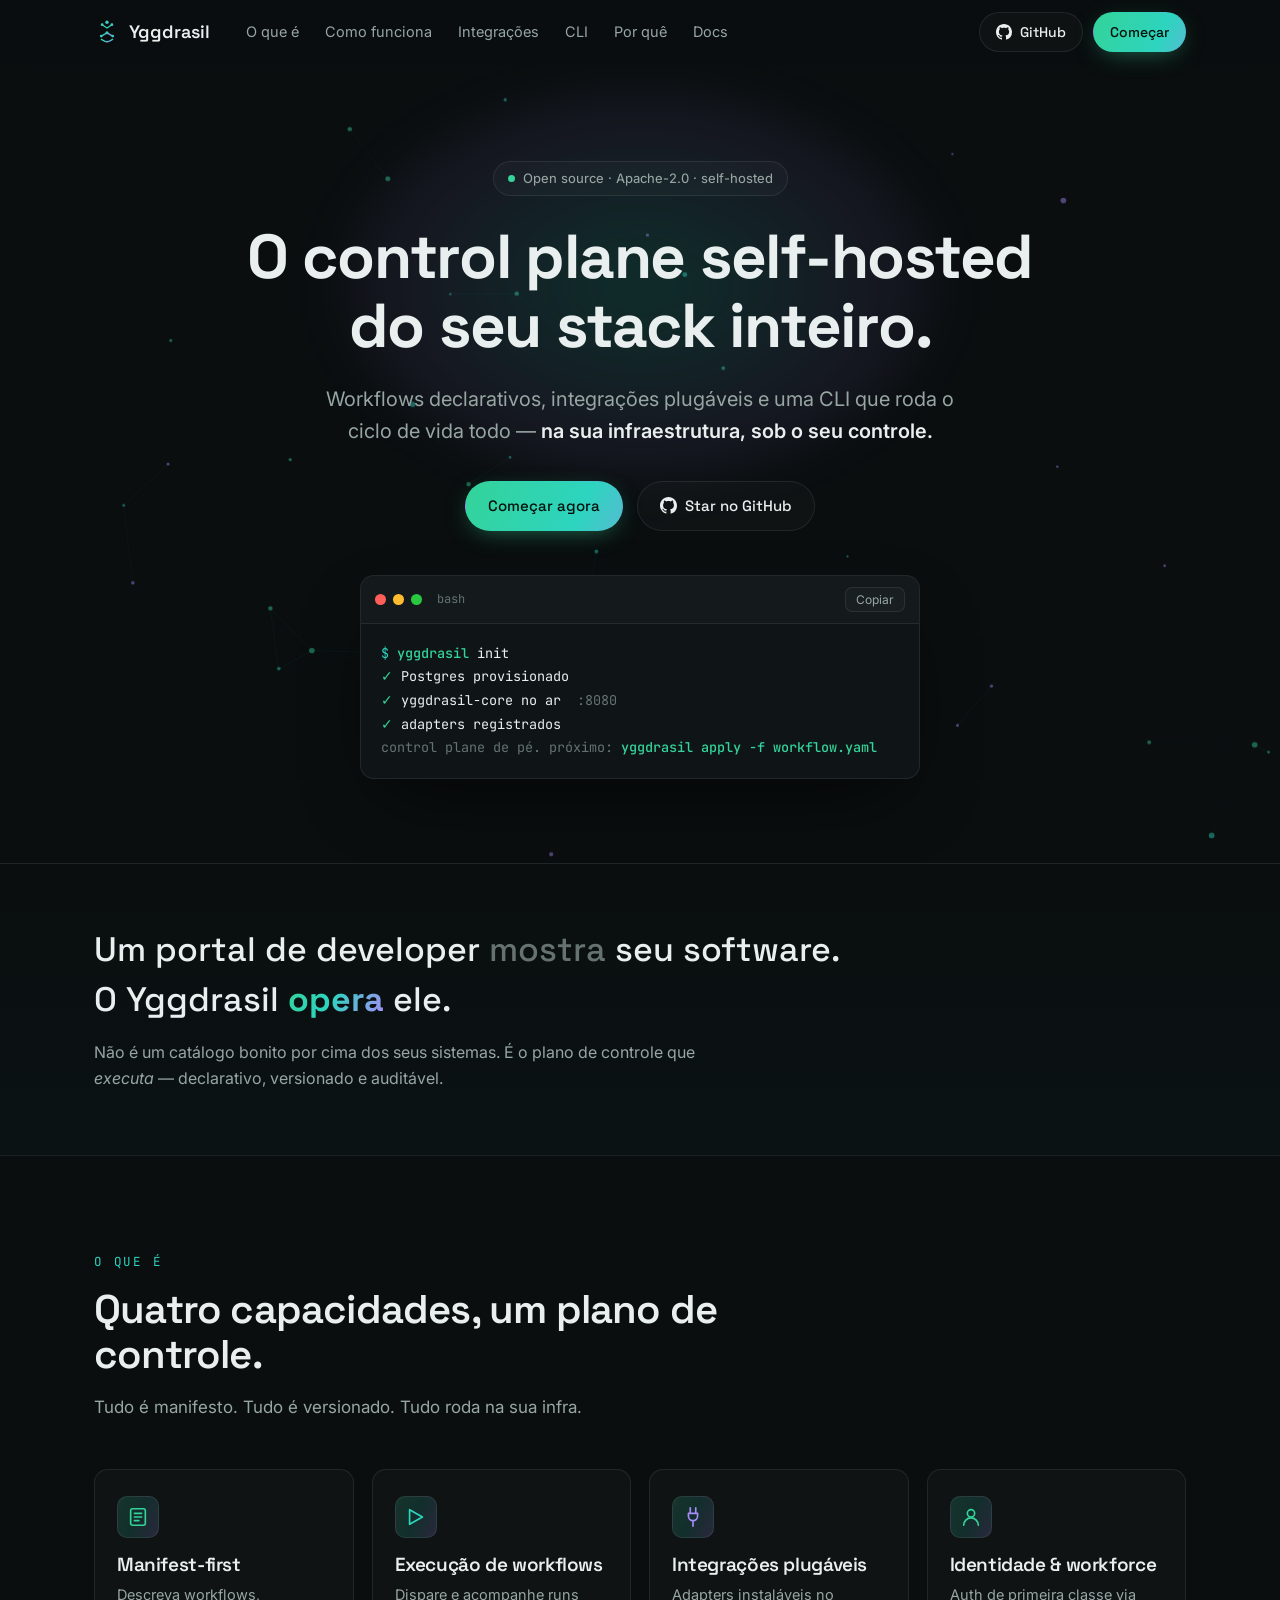
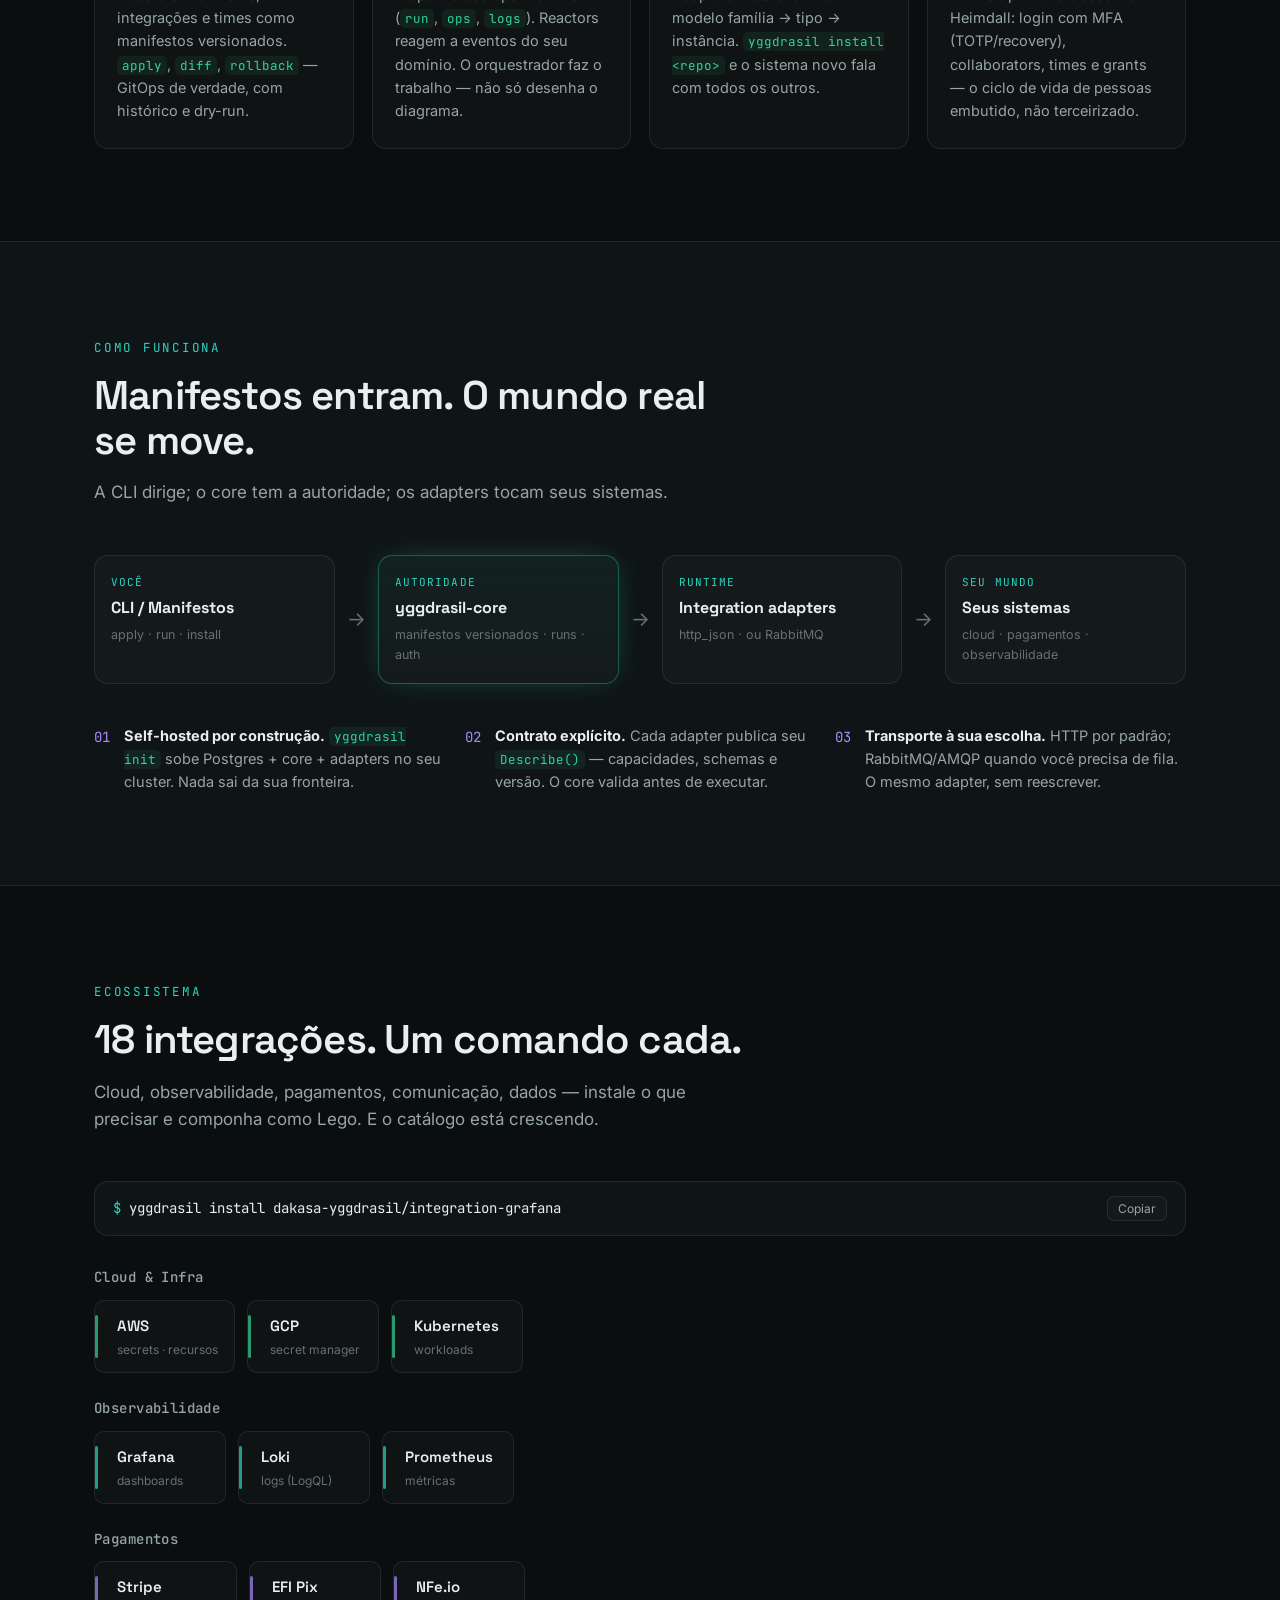
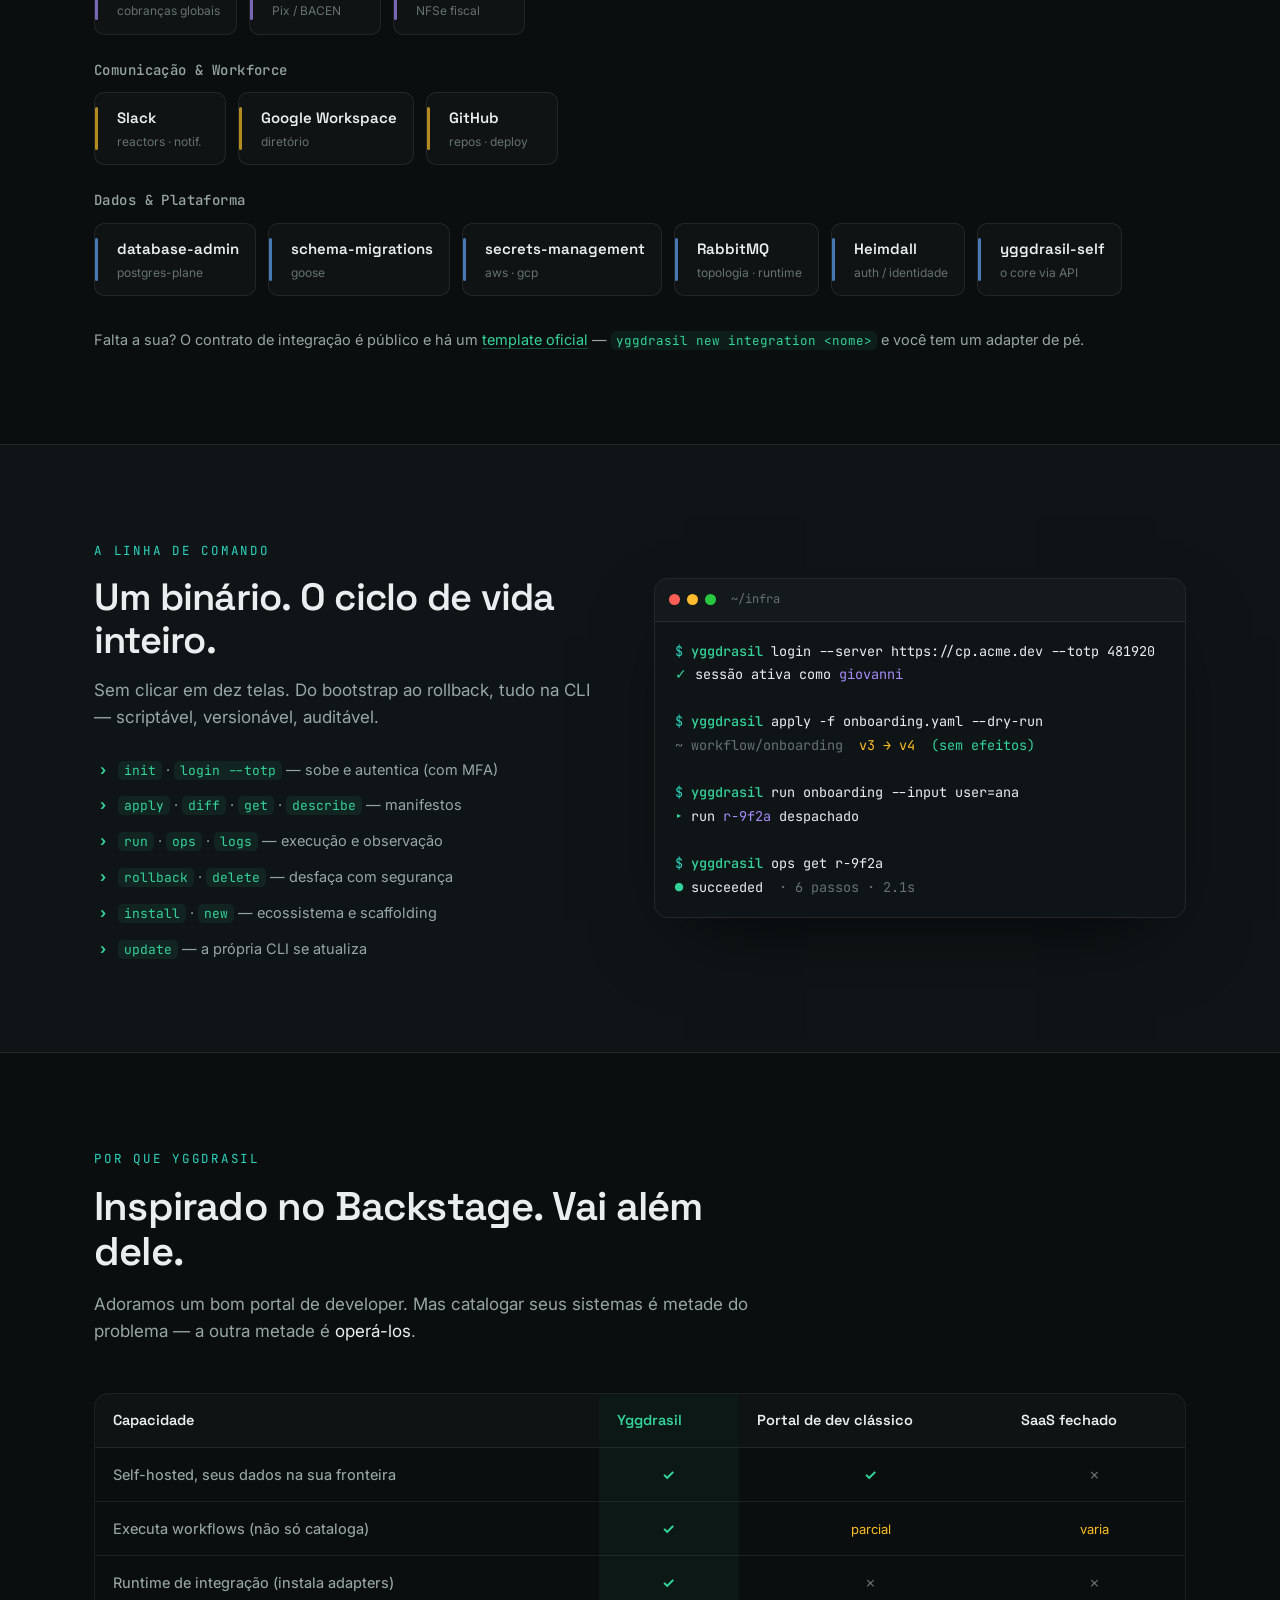
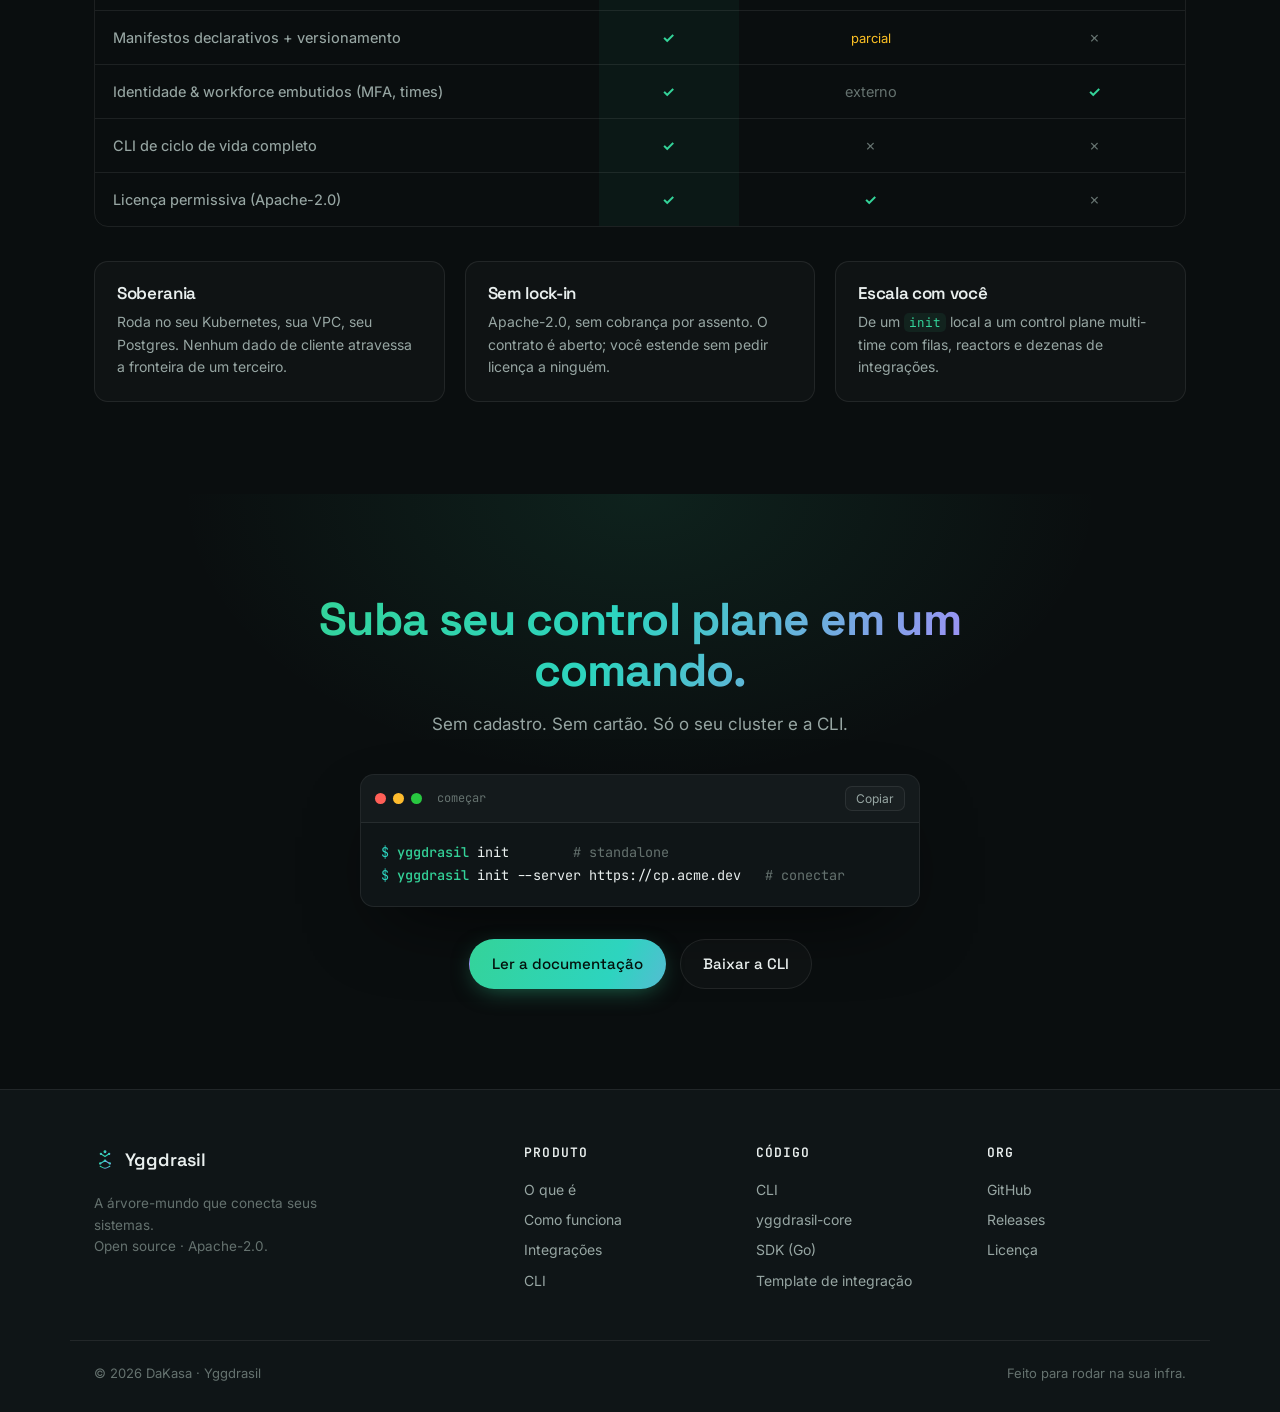
==== index.html @ 88f48dc7 "feat: landing page do Yggdrasil (control plane self-hosted) Site estático (HTML/CSS/JS vanilla, zero" ====
<!DOCTYPE html>
<html lang="pt-BR">
<head>
<meta charset="utf-8" />
<meta name="viewport" content="width=device-width, initial-scale=1" />
<title>Yggdrasil — o control plane self-hosted do seu stack</title>
<meta name="description" content="Yggdrasil é o control plane self-hosted para workflows declarativos, integrações plugáveis e ciclo de vida de identidade — rodando na sua infraestrutura, sob seu controle. Open source, Apache-2.0." />
<link rel="icon" href="assets/favicon.svg" type="image/svg+xml" />

<!-- Open Graph / Twitter -->
<meta property="og:type" content="website" />
<meta property="og:title" content="Yggdrasil — o control plane self-hosted do seu stack" />
<meta property="og:description" content="Workflows declarativos, integrações plugáveis e uma CLI que roda o ciclo de vida todo. Na sua infra, sob seu controle." />
<meta property="og:url" content="https://dakasa-yggdrasil.github.io/" />
<meta property="og:image" content="https://dakasa-yggdrasil.github.io/assets/og.svg" />
<meta name="twitter:card" content="summary_large_image" />
<meta name="twitter:title" content="Yggdrasil — o control plane self-hosted do seu stack" />
<meta name="twitter:description" content="Workflows declarativos, integrações plugáveis e uma CLI que roda o ciclo de vida todo." />
<meta name="twitter:image" content="https://dakasa-yggdrasil.github.io/assets/og.svg" />

<link rel="preconnect" href="https://fonts.googleapis.com" />
<link rel="preconnect" href="https://fonts.gstatic.com" crossorigin />
<link href="https://fonts.googleapis.com/css2?family=Space+Grotesk:wght@400;500;600;700&family=Inter:wght@400;450;500;600&family=JetBrains+Mono:wght@400;500&display=swap" rel="stylesheet" />
<link rel="stylesheet" href="styles.css" />
</head>
<body>

<!-- ░░ NAV ░░ -->
<header class="nav" id="nav">
  <div class="wrap nav__inner">
    <a class="brand" href="#top" aria-label="Yggdrasil — início">
      <svg class="brand__mark" viewBox="0 0 32 32" width="26" height="26" aria-hidden="true">
        <defs>
          <linearGradient id="g-brand" x1="0" y1="0" x2="1" y2="1">
            <stop offset="0" stop-color="#34D399"/><stop offset=".5" stop-color="#2DD4BF"/><stop offset="1" stop-color="#A78BFA"/>
          </linearGradient>
        </defs>
        <g fill="none" stroke="url(#g-brand)" stroke-width="1.6" stroke-linecap="round">
          <path d="M16 4v24"/>
          <path d="M16 11l-6-4M16 11l6-4M16 17l-7 4M16 17l7 4"/>
          <path d="M16 28c-3 0-5-2-7-3M16 28c3 0 5-2 7-3"/>
        </g>
        <g fill="url(#g-brand)">
          <circle cx="16" cy="4" r="2.1"/><circle cx="10" cy="7" r="1.7"/><circle cx="22" cy="7" r="1.7"/>
          <circle cx="9" cy="21" r="1.7"/><circle cx="23" cy="21" r="1.7"/><circle cx="16" cy="17" r="1.9"/>
        </g>
      </svg>
      <span class="brand__name">Yggdrasil</span>
    </a>
    <nav class="nav__links" aria-label="Principal">
      <a href="#what">O que é</a>
      <a href="#how">Como funciona</a>
      <a href="#integrations">Integrações</a>
      <a href="#cli">CLI</a>
      <a href="#compare">Por quê</a>
      <a href="https://github.com/dakasa-yggdrasil/yggdrasil" target="_blank" rel="noopener">Docs</a>
    </nav>
    <div class="nav__cta">
      <a class="btn btn--ghost btn--sm" href="https://github.com/dakasa-yggdrasil" target="_blank" rel="noopener" aria-label="GitHub da organização">
        <svg width="16" height="16" viewBox="0 0 16 16" fill="currentColor" aria-hidden="true"><path d="M8 0C3.58 0 0 3.58 0 8c0 3.54 2.29 6.53 5.47 7.59.4.07.55-.17.55-.38 0-.19-.01-.82-.01-1.49-2.01.37-2.53-.49-2.69-.94-.09-.23-.48-.94-.82-1.13-.28-.15-.68-.52-.01-.53.63-.01 1.08.58 1.23.82.72 1.21 1.87.87 2.33.66.07-.52.28-.87.51-1.07-1.78-.2-3.64-.89-3.64-3.95 0-.87.31-1.59.82-2.15-.08-.2-.36-1.02.08-2.12 0 0 .67-.21 2.2.82.64-.18 1.32-.27 2-.27.68 0 1.36.09 2 .27 1.53-1.04 2.2-.82 2.2-.82.44 1.1.16 1.92.08 2.12.51.56.82 1.27.82 2.15 0 3.07-1.87 3.75-3.65 3.95.29.25.54.73.54 1.48 0 1.07-.01 1.93-.01 2.2 0 .21.15.46.55.38A8.01 8.01 0 0016 8c0-4.42-3.58-8-8-8z"/></svg>
        GitHub
      </a>
      <a class="btn btn--solid btn--sm" href="#start">Começar</a>
    </div>
    <button class="nav__burger" id="burger" aria-label="Abrir menu" aria-expanded="false">
      <span></span><span></span><span></span>
    </button>
  </div>
</header>

<main id="top">

<!-- ░░ HERO ░░ -->
<section class="hero">
  <canvas class="hero__canvas" id="tree" aria-hidden="true"></canvas>
  <div class="hero__glow" aria-hidden="true"></div>
  <div class="wrap hero__inner">
    <a class="pill" href="#integrations">
      <span class="pill__dot"></span> Open source · Apache-2.0 · self-hosted
    </a>
    <h1 class="hero__title">
      O control plane self-hosted<br />do seu stack inteiro.
    </h1>
    <p class="hero__sub">
      Workflows declarativos, integrações plugáveis e uma CLI que roda o ciclo de vida todo —
      <strong>na sua infraestrutura, sob o seu controle.</strong>
    </p>
    <div class="hero__actions">
      <a class="btn btn--solid" href="#start">Começar agora</a>
      <a class="btn btn--ghost" href="https://github.com/dakasa-yggdrasil/yggdrasil" target="_blank" rel="noopener">
        <svg width="17" height="17" viewBox="0 0 16 16" fill="currentColor" aria-hidden="true"><path d="M8 0C3.58 0 0 3.58 0 8c0 3.54 2.29 6.53 5.47 7.59.4.07.55-.17.55-.38 0-.19-.01-.82-.01-1.49-2.01.37-2.53-.49-2.69-.94-.09-.23-.48-.94-.82-1.13-.28-.15-.68-.52-.01-.53.63-.01 1.08.58 1.23.82.72 1.21 1.87.87 2.33.66.07-.52.28-.87.51-1.07-1.78-.2-3.64-.89-3.64-3.95 0-.87.31-1.59.82-2.15-.08-.2-.36-1.02.08-2.12 0 0 .67-.21 2.2.82.64-.18 1.32-.27 2-.27.68 0 1.36.09 2 .27 1.53-1.04 2.2-.82 2.2-.82.44 1.1.16 1.92.08 2.12.51.56.82 1.27.82 2.15 0 3.07-1.87 3.75-3.65 3.95.29.25.54.73.54 1.48 0 1.07-.01 1.93-.01 2.2 0 .21.15.46.55.38A8.01 8.01 0 0016 8c0-4.42-3.58-8-8-8z"/></svg>
        Star no GitHub
      </a>
    </div>

    <div class="terminal" role="group" aria-label="Bootstrap em um comando">
      <div class="terminal__bar">
        <span class="dot dot--r"></span><span class="dot dot--y"></span><span class="dot dot--g"></span>
        <span class="terminal__title">bash</span>
        <button class="copy" data-copy="yggdrasil init" aria-label="Copiar comando">Copiar</button>
      </div>
      <pre class="terminal__body"><code><span class="c-prompt">$</span> <span class="c-cmd">yggdrasil</span> init
<span class="c-ok">✓</span> Postgres provisionado
<span class="c-ok">✓</span> yggdrasil-core no ar  <span class="c-dim">:8080</span>
<span class="c-ok">✓</span> adapters registrados
<span class="c-dim">control plane de pé. próximo:</span> <span class="c-cmd">yggdrasil apply -f workflow.yaml</span></code></pre>
    </div>
  </div>
</section>

<!-- ░░ POSITIONING ░░ -->
<section class="position">
  <div class="wrap">
    <p class="position__line">
      Um portal de developer <em>mostra</em> seu software.
      <span class="position__hi">O Yggdrasil <strong>opera</strong> ele.</span>
    </p>
    <p class="position__note">Não é um catálogo bonito por cima dos seus sistemas. É o plano de controle que <em>executa</em> — declarativo, versionado e auditável.</p>
  </div>
</section>

<!-- ░░ WHAT IT IS — PILLARS ░░ -->
<section class="section" id="what">
  <div class="wrap">
    <header class="section__head">
      <span class="kicker">O que é</span>
      <h2>Quatro capacidades, um plano de controle.</h2>
      <p class="lede">Tudo é manifesto. Tudo é versionado. Tudo roda na sua infra.</p>
    </header>
    <div class="grid grid--4">
      <article class="card">
        <div class="card__icon" data-i="manifest"></div>
        <h3>Manifest-first</h3>
        <p>Descreva workflows, integrações e times como manifestos versionados. <code>apply</code>, <code>diff</code>, <code>rollback</code> — GitOps de verdade, com histórico e dry-run.</p>
      </article>
      <article class="card">
        <div class="card__icon" data-i="run"></div>
        <h3>Execução de workflows</h3>
        <p>Dispare e acompanhe runs (<code>run</code>, <code>ops</code>, <code>logs</code>). Reactors reagem a eventos do seu domínio. O orquestrador faz o trabalho — não só desenha o diagrama.</p>
      </article>
      <article class="card">
        <div class="card__icon" data-i="plug"></div>
        <h3>Integrações plugáveis</h3>
        <p>Adapters instaláveis no modelo família → tipo → instância. <code>yggdrasil install &lt;repo&gt;</code> e o sistema novo fala com todos os outros.</p>
      </article>
      <article class="card">
        <div class="card__icon" data-i="id"></div>
        <h3>Identidade &amp; workforce</h3>
        <p>Auth de primeira classe via Heimdall: login com MFA (TOTP/recovery), collaborators, times e grants — o ciclo de vida de pessoas embutido, não terceirizado.</p>
      </article>
    </div>
  </div>
</section>

<!-- ░░ HOW IT WORKS ░░ -->
<section class="section section--alt" id="how">
  <div class="wrap">
    <header class="section__head">
      <span class="kicker">Como funciona</span>
      <h2>Manifestos entram. O mundo real se move.</h2>
      <p class="lede">A CLI dirige; o core tem a autoridade; os adapters tocam seus sistemas.</p>
    </header>

    <div class="flow" role="img" aria-label="Fluxo: CLI e manifestos para o core, do core para os adapters, dos adapters para os seus sistemas">
      <div class="flow__node">
        <span class="flow__tag">você</span>
        <strong>CLI / Manifestos</strong>
        <small>apply · run · install</small>
      </div>
      <div class="flow__arrow" aria-hidden="true">→</div>
      <div class="flow__node flow__node--core">
        <span class="flow__tag">autoridade</span>
        <strong>yggdrasil-core</strong>
        <small>manifestos versionados · runs · auth</small>
      </div>
      <div class="flow__arrow" aria-hidden="true">→</div>
      <div class="flow__node">
        <span class="flow__tag">runtime</span>
        <strong>Integration adapters</strong>
        <small>http_json · ou RabbitMQ</small>
      </div>
      <div class="flow__arrow" aria-hidden="true">→</div>
      <div class="flow__node">
        <span class="flow__tag">seu mundo</span>
        <strong>Seus sistemas</strong>
        <small>cloud · pagamentos · observabilidade</small>
      </div>
    </div>

    <div class="how__points">
      <div class="how__point"><span class="how__num">01</span><p><strong>Self-hosted por construção.</strong> <code>yggdrasil init</code> sobe Postgres + core + adapters no seu cluster. Nada sai da sua fronteira.</p></div>
      <div class="how__point"><span class="how__num">02</span><p><strong>Contrato explícito.</strong> Cada adapter publica seu <code>Describe()</code> — capacidades, schemas e versão. O core valida antes de executar.</p></div>
      <div class="how__point"><span class="how__num">03</span><p><strong>Transporte à sua escolha.</strong> HTTP por padrão; RabbitMQ/AMQP quando você precisa de fila. O mesmo adapter, sem reescrever.</p></div>
    </div>
  </div>
</section>

<!-- ░░ INTEGRATIONS ░░ -->
<section class="section" id="integrations">
  <div class="wrap">
    <header class="section__head">
      <span class="kicker">Ecossistema</span>
      <h2>18 integrações. Um comando cada.</h2>
      <p class="lede">Cloud, observabilidade, pagamentos, comunicação, dados — instale o que precisar e componha como Lego. E o catálogo está crescendo.</p>
    </header>

    <div class="install-strip">
      <code><span class="c-prompt">$</span> yggdrasil install dakasa-yggdrasil/integration-grafana</code>
      <button class="copy copy--inline" data-copy="yggdrasil install dakasa-yggdrasil/integration-grafana" aria-label="Copiar comando">Copiar</button>
    </div>

    <div class="cat">
      <div class="cat__group">
        <h4 class="cat__title">Cloud &amp; Infra</h4>
        <div class="chips">
          <span class="chip" data-c="cloud"><b>AWS</b><small>secrets · recursos</small></span>
          <span class="chip" data-c="cloud"><b>GCP</b><small>secret manager</small></span>
          <span class="chip" data-c="cloud"><b>Kubernetes</b><small>workloads</small></span>
        </div>
      </div>
      <div class="cat__group">
        <h4 class="cat__title">Observabilidade</h4>
        <div class="chips">
          <span class="chip" data-c="obs"><b>Grafana</b><small>dashboards</small></span>
          <span class="chip" data-c="obs"><b>Loki</b><small>logs (LogQL)</small></span>
          <span class="chip" data-c="obs"><b>Prometheus</b><small>métricas</small></span>
        </div>
      </div>
      <div class="cat__group">
        <h4 class="cat__title">Pagamentos</h4>
        <div class="chips">
          <span class="chip" data-c="pay"><b>Stripe</b><small>cobranças globais</small></span>
          <span class="chip" data-c="pay"><b>EFI Pix</b><small>Pix / BACEN</small></span>
          <span class="chip" data-c="pay"><b>NFe.io</b><small>NFSe fiscal</small></span>
        </div>
      </div>
      <div class="cat__group">
        <h4 class="cat__title">Comunicação &amp; Workforce</h4>
        <div class="chips">
          <span class="chip" data-c="comm"><b>Slack</b><small>reactors · notif.</small></span>
          <span class="chip" data-c="comm"><b>Google Workspace</b><small>diretório</small></span>
          <span class="chip" data-c="comm"><b>GitHub</b><small>repos · deploy</small></span>
        </div>
      </div>
      <div class="cat__group">
        <h4 class="cat__title">Dados &amp; Plataforma</h4>
        <div class="chips">
          <span class="chip" data-c="data"><b>database-admin</b><small>postgres-plane</small></span>
          <span class="chip" data-c="data"><b>schema-migrations</b><small>goose</small></span>
          <span class="chip" data-c="data"><b>secrets-management</b><small>aws · gcp</small></span>
          <span class="chip" data-c="data"><b>RabbitMQ</b><small>topologia · runtime</small></span>
          <span class="chip" data-c="data"><b>Heimdall</b><small>auth / identidade</small></span>
          <span class="chip" data-c="data"><b>yggdrasil-self</b><small>o core via API</small></span>
        </div>
      </div>
    </div>
    <p class="cat__foot">Falta a sua? O contrato de integração é público e há um <a href="https://github.com/dakasa-yggdrasil/integration-template" target="_blank" rel="noopener">template oficial</a> — <code>yggdrasil new integration &lt;nome&gt;</code> e você tem um adapter de pé.</p>
  </div>
</section>

<!-- ░░ CLI ░░ -->
<section class="section section--alt" id="cli">
  <div class="wrap cli__wrap">
    <div class="cli__copy">
      <span class="kicker">A linha de comando</span>
      <h2>Um binário. O ciclo de vida inteiro.</h2>
      <p class="lede">Sem clicar em dez telas. Do bootstrap ao rollback, tudo na CLI — scriptável, versionável, auditável.</p>
      <ul class="cli__list">
        <li><code>init</code> · <code>login --totp</code> — sobe e autentica (com MFA)</li>
        <li><code>apply</code> · <code>diff</code> · <code>get</code> · <code>describe</code> — manifestos</li>
        <li><code>run</code> · <code>ops</code> · <code>logs</code> — execução e observação</li>
        <li><code>rollback</code> · <code>delete</code> — desfaça com segurança</li>
        <li><code>install</code> · <code>new</code> — ecossistema e scaffolding</li>
        <li><code>update</code> — a própria CLI se atualiza</li>
      </ul>
    </div>
    <div class="terminal terminal--tall">
      <div class="terminal__bar">
        <span class="dot dot--r"></span><span class="dot dot--y"></span><span class="dot dot--g"></span>
        <span class="terminal__title">~/infra</span>
      </div>
      <pre class="terminal__body"><code><span class="c-prompt">$</span> <span class="c-cmd">yggdrasil</span> login --server https://cp.acme.dev --totp 481920
<span class="c-ok">✓</span> sessão ativa como <span class="c-str">giovanni</span>

<span class="c-prompt">$</span> <span class="c-cmd">yggdrasil</span> apply -f onboarding.yaml --dry-run
<span class="c-dim">~ workflow/onboarding</span>  <span class="c-y">v3 → v4</span>  <span class="c-ok">(sem efeitos)</span>

<span class="c-prompt">$</span> <span class="c-cmd">yggdrasil</span> run onboarding --input user=ana
<span class="c-ok">▸</span> run <span class="c-str">r-9f2a</span> despachado

<span class="c-prompt">$</span> <span class="c-cmd">yggdrasil</span> ops get r-9f2a
<span class="c-ok">●</span> succeeded  <span class="c-dim">· 6 passos · 2.1s</span></code></pre>
    </div>
  </div>
</section>

<!-- ░░ WHY / COMPARE ░░ -->
<section class="section" id="compare">
  <div class="wrap">
    <header class="section__head">
      <span class="kicker">Por que Yggdrasil</span>
      <h2>Inspirado no Backstage. Vai além dele.</h2>
      <p class="lede">Adoramos um bom portal de developer. Mas catalogar seus sistemas é metade do problema — a outra metade é <em>operá-los</em>.</p>
    </header>

    <div class="table-wrap">
      <table class="compare">
        <thead>
          <tr><th scope="col">Capacidade</th><th scope="col" class="is-us">Yggdrasil</th><th scope="col">Portal de dev clássico</th><th scope="col">SaaS fechado</th></tr>
        </thead>
        <tbody>
          <tr><th scope="row">Self-hosted, seus dados na sua fronteira</th><td class="is-us"><span class="yes">✓</span></td><td><span class="yes">✓</span></td><td><span class="no">✗</span></td></tr>
          <tr><th scope="row">Executa workflows (não só cataloga)</th><td class="is-us"><span class="yes">✓</span></td><td><span class="mid">parcial</span></td><td><span class="mid">varia</span></td></tr>
          <tr><th scope="row">Runtime de integração (instala adapters)</th><td class="is-us"><span class="yes">✓</span></td><td><span class="no">✗</span></td><td><span class="no">✗</span></td></tr>
          <tr><th scope="row">Manifestos declarativos + versionamento</th><td class="is-us"><span class="yes">✓</span></td><td><span class="mid">parcial</span></td><td><span class="no">✗</span></td></tr>
          <tr><th scope="row">Identidade &amp; workforce embutidos (MFA, times)</th><td class="is-us"><span class="yes">✓</span></td><td><span class="no">externo</span></td><td><span class="yes">✓</span></td></tr>
          <tr><th scope="row">CLI de ciclo de vida completo</th><td class="is-us"><span class="yes">✓</span></td><td><span class="no">✗</span></td><td><span class="no">✗</span></td></tr>
          <tr><th scope="row">Licença permissiva (Apache-2.0)</th><td class="is-us"><span class="yes">✓</span></td><td><span class="yes">✓</span></td><td><span class="no">✗</span></td></tr>
        </tbody>
      </table>
    </div>

    <div class="value">
      <div class="value__item"><h4>Soberania</h4><p>Roda no seu Kubernetes, sua VPC, seu Postgres. Nenhum dado de cliente atravessa a fronteira de um terceiro.</p></div>
      <div class="value__item"><h4>Sem lock-in</h4><p>Apache-2.0, sem cobrança por assento. O contrato é aberto; você estende sem pedir licença a ninguém.</p></div>
      <div class="value__item"><h4>Escala com você</h4><p>De um <code>init</code> local a um control plane multi-time com filas, reactors e dezenas de integrações.</p></div>
    </div>
  </div>
</section>

<!-- ░░ START / CTA ░░ -->
<section class="cta" id="start">
  <div class="wrap cta__inner">
    <h2 class="cta__title">Suba seu control plane em um comando.</h2>
    <p class="cta__sub">Sem cadastro. Sem cartão. Só o seu cluster e a CLI.</p>
    <div class="terminal terminal--cta">
      <div class="terminal__bar">
        <span class="dot dot--r"></span><span class="dot dot--y"></span><span class="dot dot--g"></span>
        <span class="terminal__title">começar</span>
        <button class="copy" data-copy="yggdrasil init" aria-label="Copiar comando">Copiar</button>
      </div>
      <pre class="terminal__body"><code><span class="c-prompt">$</span> <span class="c-cmd">yggdrasil</span> init        <span class="c-dim"># standalone</span>
<span class="c-prompt">$</span> <span class="c-cmd">yggdrasil</span> init --server https://cp.acme.dev   <span class="c-dim"># conectar</span></code></pre>
    </div>
    <div class="cta__actions">
      <a class="btn btn--solid" href="https://github.com/dakasa-yggdrasil/yggdrasil" target="_blank" rel="noopener">Ler a documentação</a>
      <a class="btn btn--ghost" href="https://github.com/dakasa-yggdrasil/yggdrasil/releases" target="_blank" rel="noopener">Baixar a CLI</a>
    </div>
  </div>
</section>

</main>

<!-- ░░ FOOTER ░░ -->
<footer class="footer">
  <div class="wrap footer__inner">
    <div class="footer__brand">
      <a class="brand" href="#top">
        <svg class="brand__mark" viewBox="0 0 32 32" width="22" height="22" aria-hidden="true">
          <g fill="none" stroke="url(#g-brand)" stroke-width="1.6" stroke-linecap="round">
            <path d="M16 4v24"/><path d="M16 11l-6-4M16 11l6-4M16 17l-7 4M16 17l7 4"/><path d="M16 28c-3 0-5-2-7-3M16 28c3 0 5-2 7-3"/>
          </g>
          <g fill="url(#g-brand)"><circle cx="16" cy="4" r="2.1"/><circle cx="10" cy="7" r="1.7"/><circle cx="22" cy="7" r="1.7"/><circle cx="9" cy="21" r="1.7"/><circle cx="23" cy="21" r="1.7"/><circle cx="16" cy="17" r="1.9"/></g>
        </svg>
        <span class="brand__name">Yggdrasil</span>
      </a>
      <p class="footer__tag">A árvore-mundo que conecta seus sistemas.<br />Open source · Apache-2.0.</p>
    </div>
    <nav class="footer__col" aria-label="Produto">
      <h5>Produto</h5>
      <a href="#what">O que é</a>
      <a href="#how">Como funciona</a>
      <a href="#integrations">Integrações</a>
      <a href="#cli">CLI</a>
    </nav>
    <nav class="footer__col" aria-label="Repositórios">
      <h5>Código</h5>
      <a href="https://github.com/dakasa-yggdrasil/yggdrasil" target="_blank" rel="noopener">CLI</a>
      <a href="https://github.com/dakasa-yggdrasil/yggdrasil-core" target="_blank" rel="noopener">yggdrasil-core</a>
      <a href="https://github.com/dakasa-yggdrasil/yggdrasil-sdk-go" target="_blank" rel="noopener">SDK (Go)</a>
      <a href="https://github.com/dakasa-yggdrasil/integration-template" target="_blank" rel="noopener">Template de integração</a>
    </nav>
    <nav class="footer__col" aria-label="Organização">
      <h5>Org</h5>
      <a href="https://github.com/dakasa-yggdrasil" target="_blank" rel="noopener">GitHub</a>
      <a href="https://github.com/dakasa-yggdrasil/yggdrasil/releases" target="_blank" rel="noopener">Releases</a>
      <a href="https://github.com/dakasa-yggdrasil/yggdrasil/blob/main/LICENSE" target="_blank" rel="noopener">Licença</a>
    </nav>
  </div>
  <div class="wrap footer__bottom">
    <span>© 2026 DaKasa · Yggdrasil</span>
    <span>Feito para rodar na sua infra.</span>
  </div>
</footer>

<script src="main.js" defer></script>
</body>
</html>
---- styles.css ----
/* ═══════════════════════════════════════════════════════════════
   Yggdrasil — aurora / árvore-mundo
   Tema escuro premium, vanilla, zero build.
   ═══════════════════════════════════════════════════════════════ */

:root {
  --bg:        #0A0E0F;
  --bg-elev:   #0F1517;
  --bg-card:   rgba(255,255,255,0.025);
  --bg-card-h: rgba(255,255,255,0.045);
  --border:    rgba(255,255,255,0.08);
  --border-h:  rgba(255,255,255,0.16);
  --text:      #E9EFEE;
  --text-dim:  #97A6A3;
  --text-mut:  #65726F;

  --emerald:   #34D399;
  --teal:      #2DD4BF;
  --violet:    #A78BFA;
  --red:       #F87171;
  --yellow:    #FBBF24;

  --aurora: linear-gradient(115deg, #34D399 0%, #2DD4BF 45%, #A78BFA 100%);
  --aurora-soft: linear-gradient(115deg, rgba(52,211,153,.18), rgba(45,212,191,.14), rgba(167,139,250,.18));

  --font-head: "Space Grotesk", system-ui, sans-serif;
  --font-body: "Inter", system-ui, sans-serif;
  --font-mono: "JetBrains Mono", ui-monospace, "SF Mono", monospace;

  --wrap: 1140px;
  --r: 14px;
  --r-sm: 10px;
}

* { box-sizing: border-box; margin: 0; padding: 0; }
html { scroll-behavior: smooth; -webkit-text-size-adjust: 100%; }
@media (prefers-reduced-motion: reduce) { html { scroll-behavior: auto; } }

body {
  background: var(--bg);
  color: var(--text);
  font-family: var(--font-body);
  font-size: 16px;
  line-height: 1.6;
  -webkit-font-smoothing: antialiased;
  text-rendering: optimizeLegibility;
  overflow-x: hidden;
}

.wrap { width: 100%; max-width: var(--wrap); margin: 0 auto; padding: 0 24px; }

h1, h2, h3, h4, h5 { font-family: var(--font-head); font-weight: 600; line-height: 1.12; letter-spacing: -0.02em; }
a { color: inherit; text-decoration: none; }
code, pre { font-family: var(--font-mono); }
:focus-visible { outline: 2px solid var(--emerald); outline-offset: 3px; border-radius: 4px; }

/* gradient text helper */
.position__hi strong, .cta__title, .hero__title em {
  background: var(--aurora); -webkit-background-clip: text; background-clip: text; color: transparent;
}

/* ─── Buttons ─────────────────────────────────────────── */
.btn {
  display: inline-flex; align-items: center; gap: 8px;
  font-family: var(--font-head); font-weight: 500; font-size: 15px;
  padding: 12px 22px; border-radius: 999px; cursor: pointer;
  border: 1px solid transparent; transition: transform .15s, box-shadow .25s, background .2s, border-color .2s;
  white-space: nowrap;
}
.btn--sm { padding: 8px 16px; font-size: 14px; }
.btn--solid {
  color: #04110C; background: var(--aurora); background-size: 160% 160%;
  box-shadow: 0 6px 24px -8px rgba(52,211,153,.55);
}
.btn--solid:hover { transform: translateY(-2px); box-shadow: 0 10px 32px -8px rgba(52,211,153,.7); }
.btn--ghost { color: var(--text); background: var(--bg-card); border-color: var(--border); }
.btn--ghost:hover { background: var(--bg-card-h); border-color: var(--border-h); transform: translateY(-2px); }

/* ─── Nav ─────────────────────────────────────────────── */
.nav {
  position: sticky; top: 0; z-index: 50;
  backdrop-filter: blur(14px); -webkit-backdrop-filter: blur(14px);
  background: rgba(10,14,15,.6); border-bottom: 1px solid transparent;
  transition: border-color .3s, background .3s;
}
.nav.is-scrolled { background: rgba(10,14,15,.82); border-bottom-color: var(--border); }
.nav__inner { display: flex; align-items: center; gap: 24px; height: 64px; }
.brand { display: inline-flex; align-items: center; gap: 9px; font-family: var(--font-head); font-weight: 600; font-size: 18px; }
.brand__mark { flex: none; }
.nav__links { display: flex; gap: 26px; margin-left: 12px; flex: 1; }
.nav__links a { color: var(--text-dim); font-size: 14.5px; transition: color .2s; }
.nav__links a:hover { color: var(--text); }
.nav__cta { display: flex; gap: 10px; align-items: center; }
.nav__burger { display: none; background: none; border: 0; flex-direction: column; gap: 5px; cursor: pointer; padding: 8px; }
.nav__burger span { width: 22px; height: 2px; background: var(--text); border-radius: 2px; transition: .25s; }

/* ─── Hero ────────────────────────────────────────────── */
.hero { position: relative; padding: 96px 0 84px; overflow: hidden; }
.hero__canvas { position: absolute; inset: 0; width: 100%; height: 100%; z-index: 0; opacity: .55; }
.hero__glow {
  position: absolute; z-index: 0; top: -10%; left: 50%; transform: translateX(-50%);
  width: 900px; height: 600px; pointer-events: none;
  background: radial-gradient(50% 50% at 50% 50%, rgba(45,212,191,.16), rgba(167,139,250,.08) 55%, transparent 72%);
  filter: blur(20px);
}
.hero__inner { position: relative; z-index: 1; text-align: center; display: flex; flex-direction: column; align-items: center; }

.pill {
  display: inline-flex; align-items: center; gap: 8px;
  font-size: 13px; color: var(--text-dim); font-weight: 450;
  padding: 6px 14px; border-radius: 999px;
  background: var(--bg-card); border: 1px solid var(--border);
}
.pill__dot { width: 7px; height: 7px; border-radius: 50%; background: var(--emerald); box-shadow: 0 0 0 0 rgba(52,211,153,.6); animation: pulse 2.4s infinite; }
@keyframes pulse { 0% { box-shadow: 0 0 0 0 rgba(52,211,153,.5);} 70%{ box-shadow: 0 0 0 7px rgba(52,211,153,0);} 100%{ box-shadow:0 0 0 0 rgba(52,211,153,0);} }

.hero__title { font-size: clamp(34px, 6.4vw, 62px); font-weight: 700; margin: 26px 0 0; }
.hero__sub { font-size: clamp(16px, 2.2vw, 20px); color: var(--text-dim); max-width: 640px; margin: 22px 0 0; }
.hero__sub strong { color: var(--text); font-weight: 600; }
.hero__actions { display: flex; gap: 14px; margin: 34px 0 0; flex-wrap: wrap; justify-content: center; }

/* ─── Terminal card ───────────────────────────────────── */
.terminal {
  width: 100%; max-width: 560px; margin: 44px auto 0; text-align: left;
  background: var(--bg-elev); border: 1px solid var(--border); border-radius: var(--r);
  box-shadow: 0 30px 80px -30px rgba(0,0,0,.8); overflow: hidden;
}
.terminal--tall, .terminal--cta { max-width: 100%; margin-top: 0; }
.terminal__bar { display: flex; align-items: center; gap: 7px; padding: 11px 14px; background: rgba(255,255,255,.02); border-bottom: 1px solid var(--border); }
.dot { width: 11px; height: 11px; border-radius: 50%; }
.dot--r { background: #FF5F57; } .dot--y { background: #FEBC2E; } .dot--g { background: #28C840; }
.terminal__title { margin-left: 8px; font-family: var(--font-mono); font-size: 12px; color: var(--text-mut); flex: 1; }
.terminal__body { padding: 18px 20px; font-size: 13.5px; line-height: 1.75; overflow-x: auto; }
.terminal__body code { color: var(--text); }
.c-prompt { color: var(--teal); } .c-cmd { color: var(--emerald); font-weight: 500; }
.c-ok { color: var(--emerald); } .c-dim { color: var(--text-mut); } .c-str { color: var(--violet); }
.c-y { color: var(--yellow); }

.copy {
  margin-left: auto; font-family: var(--font-body); font-size: 12px; color: var(--text-dim);
  background: var(--bg-card); border: 1px solid var(--border); border-radius: 7px; padding: 4px 10px; cursor: pointer; transition: .2s;
}
.copy:hover { color: var(--text); border-color: var(--border-h); }
.copy.is-done { color: var(--emerald); border-color: rgba(52,211,153,.4); }

/* ─── Positioning band ────────────────────────────────── */
.position { padding: 64px 0; border-top: 1px solid var(--border); border-bottom: 1px solid var(--border); background: linear-gradient(180deg, transparent, rgba(45,212,191,.02)); }
.position__line { font-family: var(--font-head); font-size: clamp(22px, 3.6vw, 34px); font-weight: 500; line-height: 1.3; max-width: 880px; }
.position__line em { font-style: normal; color: var(--text-mut); }
.position__hi { display: block; margin-top: 6px; }
.position__note { color: var(--text-dim); margin-top: 18px; max-width: 620px; font-size: 16px; }

/* ─── Generic section ─────────────────────────────────── */
.section { padding: 92px 0; }
.section--alt { background: var(--bg-elev); border-top: 1px solid var(--border); border-bottom: 1px solid var(--border); }
.section__head { max-width: 660px; margin-bottom: 48px; }
.kicker { font-family: var(--font-mono); font-size: 12.5px; letter-spacing: .14em; text-transform: uppercase; color: var(--teal); }
.section__head h2 { font-size: clamp(26px, 4vw, 40px); margin: 14px 0 0; }
.lede { color: var(--text-dim); font-size: 17px; margin-top: 16px; }
.lede em { color: var(--text); font-style: normal; }

/* ─── Grid / cards ────────────────────────────────────── */
.grid { display: grid; gap: 18px; }
.grid--4 { grid-template-columns: repeat(4, 1fr); }
.card {
  background: var(--bg-card); border: 1px solid var(--border); border-radius: var(--r);
  padding: 26px 22px; transition: transform .2s, border-color .2s, background .2s; position: relative; overflow: hidden;
}
.card::before { content:""; position:absolute; inset:0 0 auto 0; height:2px; background: var(--aurora); opacity:0; transition:opacity .25s; }
.card:hover { transform: translateY(-4px); border-color: var(--border-h); background: var(--bg-card-h); }
.card:hover::before { opacity: 1; }
.card h3 { font-size: 19px; margin: 16px 0 8px; }
.card p { color: var(--text-dim); font-size: 14.5px; }
.card code { color: var(--emerald); font-size: 12.5px; background: rgba(52,211,153,.08); padding: 1px 5px; border-radius: 5px; }
.card__icon { width: 42px; height: 42px; border-radius: var(--r-sm); background: var(--aurora-soft); border: 1px solid var(--border); position: relative; }
.card__icon::after { content:""; position:absolute; inset:0; background-position:center; background-repeat:no-repeat; background-size:22px; }
.card__icon[data-i="manifest"]::after { background-image: url("data:image/svg+xml,%3Csvg xmlns='http://www.w3.org/2000/svg' viewBox='0 0 24 24' fill='none' stroke='%2334D399' stroke-width='1.8' stroke-linecap='round'%3E%3Crect x='4' y='3' width='16' height='18' rx='2'/%3E%3Cpath d='M8 8h8M8 12h8M8 16h5'/%3E%3C/svg%3E"); }
.card__icon[data-i="run"]::after { background-image: url("data:image/svg+xml,%3Csvg xmlns='http://www.w3.org/2000/svg' viewBox='0 0 24 24' fill='none' stroke='%232DD4BF' stroke-width='1.8' stroke-linecap='round' stroke-linejoin='round'%3E%3Cpath d='M5 4l14 8-14 8z'/%3E%3C/svg%3E"); }
.card__icon[data-i="plug"]::after { background-image: url("data:image/svg+xml,%3Csvg xmlns='http://www.w3.org/2000/svg' viewBox='0 0 24 24' fill='none' stroke='%23A78BFA' stroke-width='1.8' stroke-linecap='round' stroke-linejoin='round'%3E%3Cpath d='M9 2v6M15 2v6M7 8h10v3a5 5 0 0 1-10 0z M12 16v6'/%3E%3C/svg%3E"); }
.card__icon[data-i="id"]::after { background-image: url("data:image/svg+xml,%3Csvg xmlns='http://www.w3.org/2000/svg' viewBox='0 0 24 24' fill='none' stroke='%2334D399' stroke-width='1.8' stroke-linecap='round' stroke-linejoin='round'%3E%3Ccircle cx='12' cy='8' r='4'/%3E%3Cpath d='M4 21a8 8 0 0 1 16 0'/%3E%3C/svg%3E"); }

/* ─── Flow diagram ────────────────────────────────────── */
.flow { display: flex; align-items: stretch; gap: 10px; flex-wrap: wrap; }
.flow__node {
  flex: 1 1 0; min-width: 170px; background: var(--bg-card); border: 1px solid var(--border); border-radius: var(--r);
  padding: 18px 16px; display: flex; flex-direction: column; gap: 4px;
}
.flow__node--core { border-color: rgba(52,211,153,.35); background: linear-gradient(180deg, rgba(52,211,153,.07), var(--bg-card)); box-shadow: 0 0 30px -12px rgba(52,211,153,.5); }
.flow__tag { font-family: var(--font-mono); font-size: 11px; text-transform: uppercase; letter-spacing: .1em; color: var(--teal); }
.flow__node strong { font-family: var(--font-head); font-size: 16px; }
.flow__node small { color: var(--text-mut); font-size: 12.5px; }
.flow__arrow { display: flex; align-items: center; color: var(--text-mut); font-size: 20px; padding: 0 2px; }
.how__points { display: grid; grid-template-columns: repeat(3,1fr); gap: 20px; margin-top: 40px; }
.how__point { display: flex; gap: 14px; }
.how__num { font-family: var(--font-mono); color: var(--violet); font-size: 14px; padding-top: 2px; }
.how__point p { color: var(--text-dim); font-size: 14.5px; }
.how__point strong { color: var(--text); }
.how__point code, .lede code, .cat__foot code, .value code { color: var(--emerald); font-size: 12.5px; background: rgba(52,211,153,.08); padding: 1px 5px; border-radius: 5px; }

/* ─── Install strip ───────────────────────────────────── */
.install-strip {
  display: flex; align-items: center; gap: 12px; background: var(--bg-elev); border: 1px solid var(--border);
  border-radius: var(--r); padding: 14px 18px; margin-bottom: 34px; overflow-x: auto;
}
.install-strip code { color: var(--text); font-size: 14px; white-space: nowrap; }
.install-strip .c-prompt { color: var(--teal); }
.copy--inline { margin-left: auto; }

/* ─── Integration categories ──────────────────────────── */
.cat { display: grid; gap: 28px; }
.cat__title { font-size: 14px; color: var(--text-dim); font-weight: 500; margin-bottom: 14px; font-family: var(--font-mono); letter-spacing: .03em; }
.chips { display: flex; flex-wrap: wrap; gap: 12px; }
.chip {
  display: inline-flex; flex-direction: column; gap: 2px; min-width: 132px;
  background: var(--bg-card); border: 1px solid var(--border); border-radius: var(--r-sm);
  padding: 13px 16px; transition: transform .18s, border-color .18s, background .18s; position: relative;
}
.chip::before { content:""; position:absolute; left:0; top:14px; bottom:14px; width:3px; border-radius:3px; background: var(--c, var(--emerald)); opacity:.7; }
.chip[data-c="cloud"] { --c: #34D399; } .chip[data-c="obs"] { --c: #2DD4BF; }
.chip[data-c="pay"] { --c: #A78BFA; } .chip[data-c="comm"] { --c: #FBBF24; } .chip[data-c="data"] { --c: #60A5FA; }
.chip:hover { transform: translateY(-3px); border-color: var(--border-h); background: var(--bg-card-h); }
.chip b { font-family: var(--font-head); font-size: 15px; font-weight: 600; padding-left: 6px; }
.chip small { color: var(--text-mut); font-size: 12px; padding-left: 6px; }
.cat__foot { margin-top: 32px; color: var(--text-dim); font-size: 14.5px; }
.cat__foot a { color: var(--emerald); border-bottom: 1px solid rgba(52,211,153,.3); }
.cat__foot a:hover { border-color: var(--emerald); }

/* ─── CLI section ─────────────────────────────────────── */
.cli__wrap { display: grid; grid-template-columns: 1fr 1.05fr; gap: 54px; align-items: center; }
.cli__copy h2 { font-size: clamp(26px, 4vw, 38px); margin: 14px 0 0; }
.cli__list { list-style: none; margin-top: 26px; display: flex; flex-direction: column; gap: 12px; }
.cli__list li { color: var(--text-dim); font-size: 14.5px; padding-left: 24px; position: relative; }
.cli__list li::before { content:"›"; position:absolute; left:6px; color: var(--emerald); font-weight: 700; }
.cli__list code { color: var(--emerald); font-size: 13px; background: rgba(52,211,153,.08); padding: 1px 6px; border-radius: 5px; }

/* ─── Compare table ───────────────────────────────────── */
.table-wrap { overflow-x: auto; border: 1px solid var(--border); border-radius: var(--r); }
.compare { width: 100%; border-collapse: collapse; min-width: 640px; }
.compare th, .compare td { padding: 15px 18px; text-align: left; border-bottom: 1px solid var(--border); font-size: 14.5px; }
.compare thead th { font-family: var(--font-head); font-weight: 600; color: var(--text); background: rgba(255,255,255,.02); }
.compare tbody th { font-weight: 450; color: var(--text-dim); }
.compare td { text-align: center; }
.compare .is-us { background: rgba(52,211,153,.05); }
.compare thead .is-us { color: var(--emerald); }
.compare tbody tr:last-child th, .compare tbody tr:last-child td { border-bottom: 0; }
.yes { color: var(--emerald); font-weight: 700; } .no { color: var(--text-mut); } .mid { color: var(--yellow); font-size: 13px; }

.value { display: grid; grid-template-columns: repeat(3,1fr); gap: 20px; margin-top: 34px; }
.value__item { padding: 22px; background: var(--bg-card); border: 1px solid var(--border); border-radius: var(--r); }
.value__item h4 { font-size: 17px; margin-bottom: 8px; }
.value__item p { color: var(--text-dim); font-size: 14px; }

/* ─── CTA ─────────────────────────────────────────────── */
.cta { padding: 100px 0; position: relative; overflow: hidden; }
.cta::before { content:""; position:absolute; inset:0; background: radial-gradient(60% 80% at 50% 0%, rgba(52,211,153,.1), transparent 60%); pointer-events:none; }
.cta__inner { position: relative; text-align: center; max-width: 720px; margin: 0 auto; }
.cta__title { font-size: clamp(28px, 5vw, 46px); font-weight: 700; }
.cta__sub { color: var(--text-dim); margin: 14px 0 36px; font-size: 17px; }
.cta__actions { display: flex; gap: 14px; justify-content: center; margin-top: 32px; flex-wrap: wrap; }
.terminal--cta { max-width: 560px; margin: 0 auto; text-align: left; }

/* ─── Footer ──────────────────────────────────────────── */
.footer { border-top: 1px solid var(--border); padding: 56px 0 28px; background: var(--bg-elev); }
.footer__inner { display: grid; grid-template-columns: 2fr 1fr 1fr 1fr; gap: 32px; }
.footer__tag { color: var(--text-mut); font-size: 13.5px; margin-top: 14px; max-width: 280px; }
.footer__col h5 { font-size: 13px; color: var(--text); margin-bottom: 14px; text-transform: uppercase; letter-spacing: .08em; font-family: var(--font-mono); }
.footer__col a { display: block; color: var(--text-dim); font-size: 14px; padding: 4px 0; transition: color .2s; }
.footer__col a:hover { color: var(--text); }
.footer__bottom { display: flex; justify-content: space-between; margin-top: 44px; padding-top: 22px; border-top: 1px solid var(--border); color: var(--text-mut); font-size: 13px; }

/* ─── Reveal on scroll ────────────────────────────────── */
.reveal { opacity: 0; transform: translateY(18px); transition: opacity .6s ease, transform .6s ease; }
.reveal.is-in { opacity: 1; transform: none; }
@media (prefers-reduced-motion: reduce) { .reveal { opacity: 1; transform: none; transition: none; } .pill__dot { animation: none; } }

/* ─── Responsive ──────────────────────────────────────── */
@media (max-width: 940px) {
  .grid--4 { grid-template-columns: repeat(2, 1fr); }
  .how__points { grid-template-columns: 1fr; }
  .cli__wrap { grid-template-columns: 1fr; gap: 36px; }
  .value { grid-template-columns: 1fr; }
  .footer__inner { grid-template-columns: 1fr 1fr; }
  .footer__brand { grid-column: 1 / -1; }
  .flow__arrow { transform: rotate(90deg); width: 100%; justify-content: center; }
  .flow__node { min-width: 100%; }
}
@media (max-width: 720px) {
  .nav__links, .nav__cta .btn--sm:not(:last-child) { display: none; }
  .nav__burger { display: flex; }
  .nav.is-open .nav__links {
    display: flex; position: absolute; top: 64px; left: 0; right: 0; flex-direction: column; gap: 0;
    background: rgba(10,14,15,.97); backdrop-filter: blur(14px); border-bottom: 1px solid var(--border); padding: 8px 24px 20px;
  }
  .nav.is-open .nav__links a { padding: 13px 0; border-bottom: 1px solid var(--border); }
  .nav.is-open .nav__burger span:nth-child(1) { transform: translateY(7px) rotate(45deg); }
  .nav.is-open .nav__burger span:nth-child(2) { opacity: 0; }
  .nav.is-open .nav__burger span:nth-child(3) { transform: translateY(-7px) rotate(-45deg); }
  .hero { padding: 64px 0 60px; }
  .section { padding: 68px 0; }
  .grid--4 { grid-template-columns: 1fr; }
  .footer__inner { grid-template-columns: 1fr; }
  .footer__bottom { flex-direction: column; gap: 8px; text-align: center; }
}
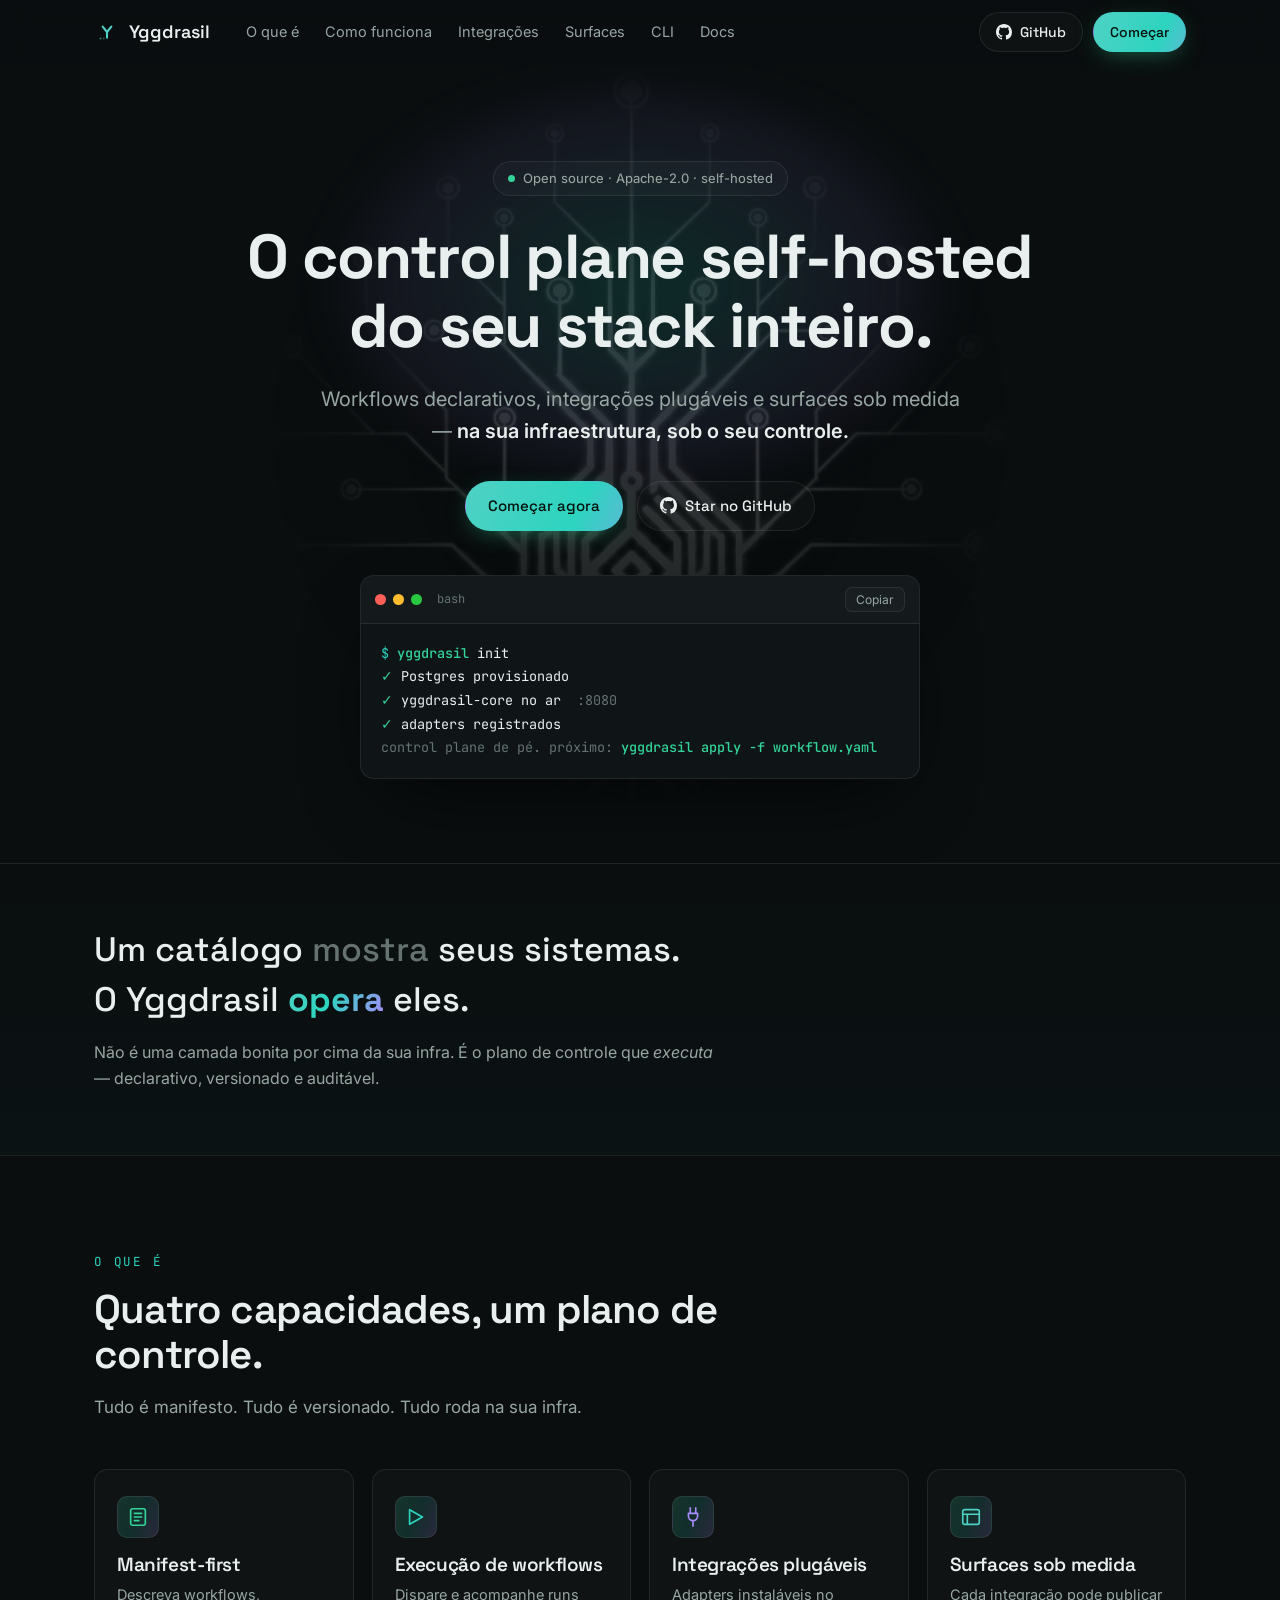
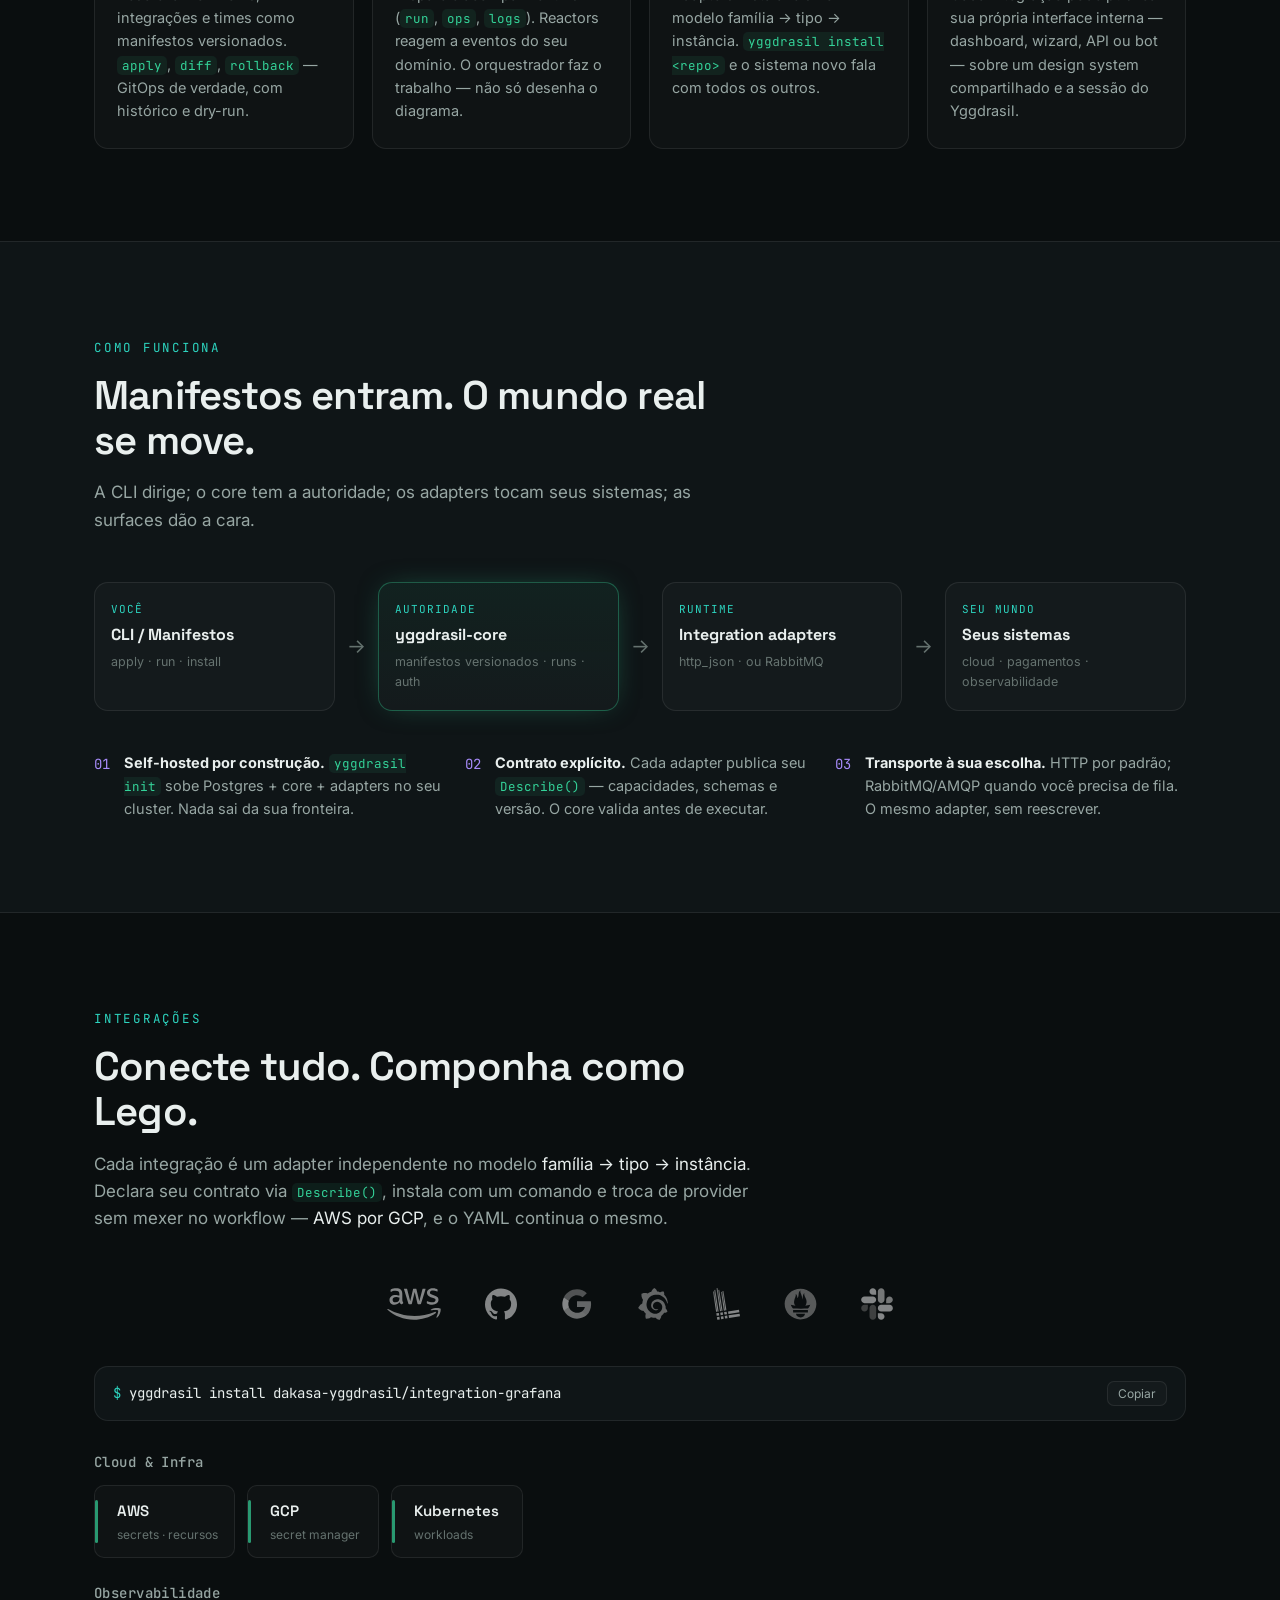
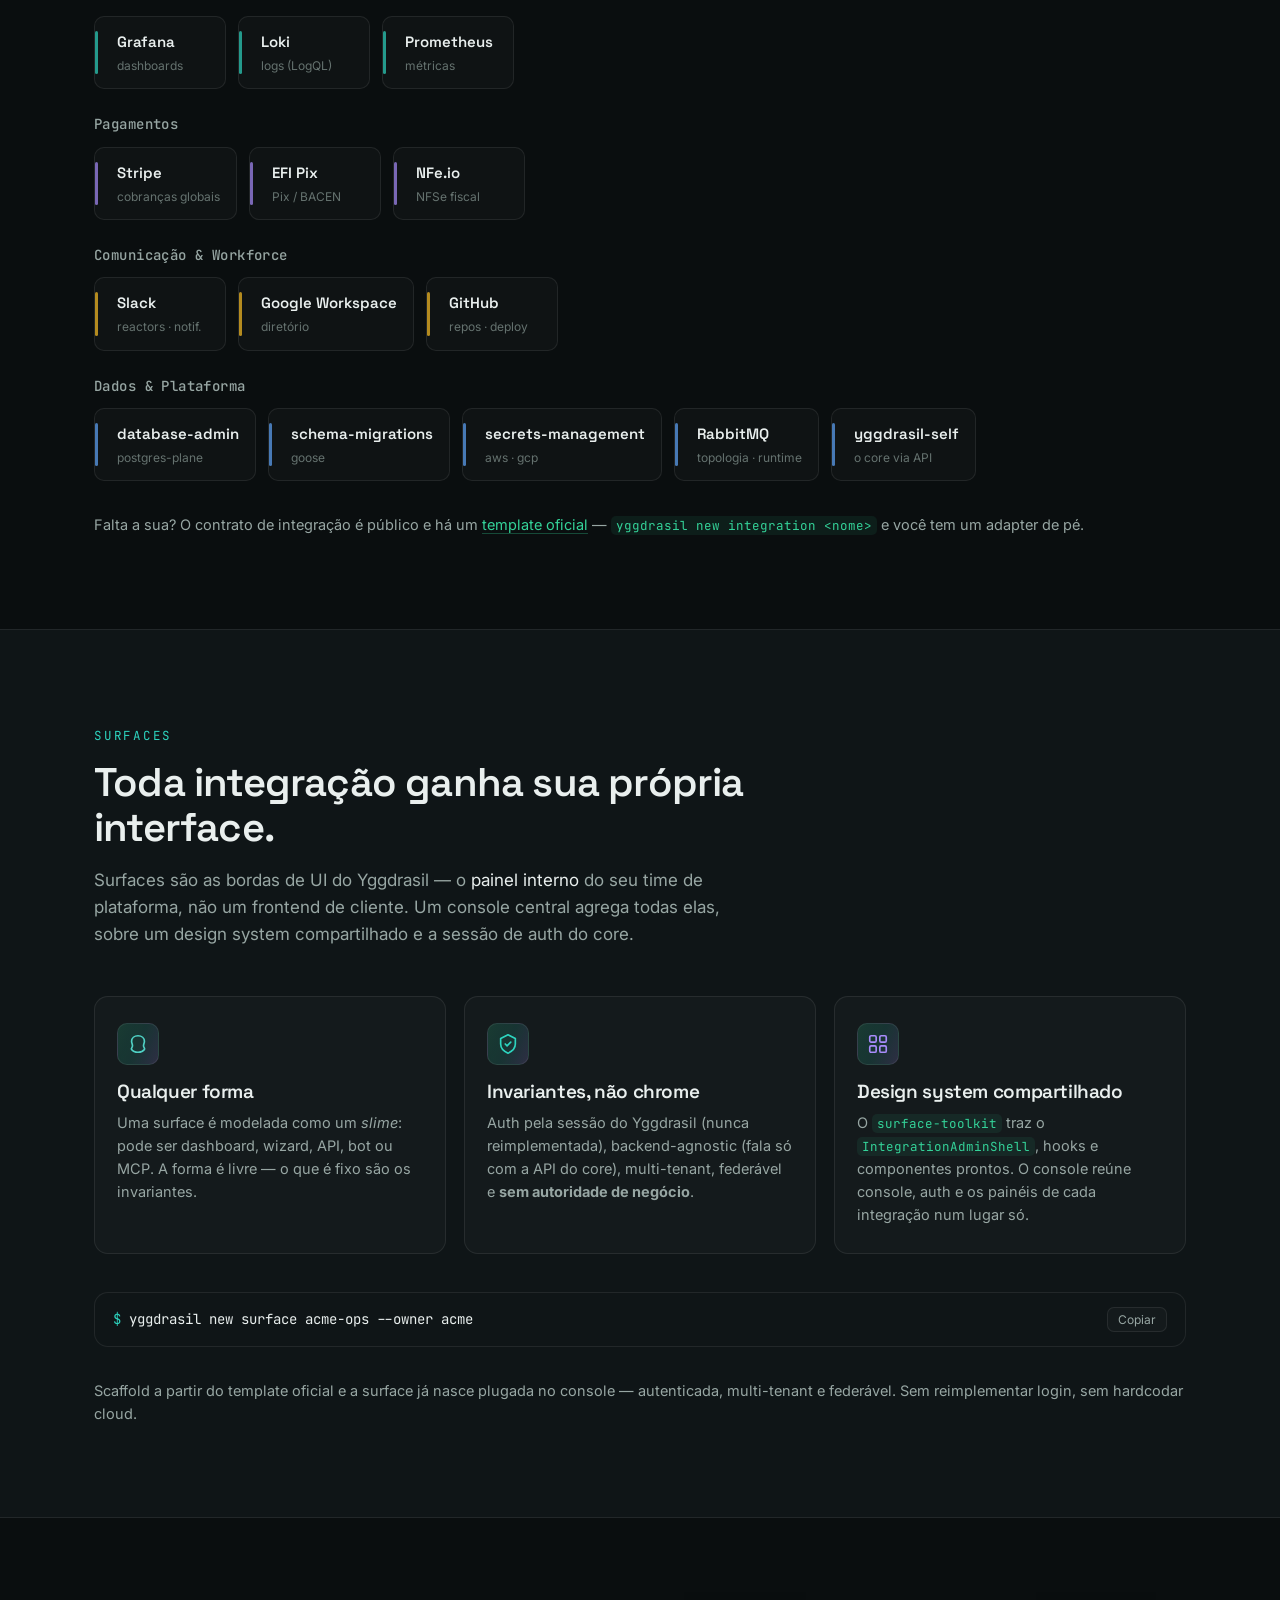
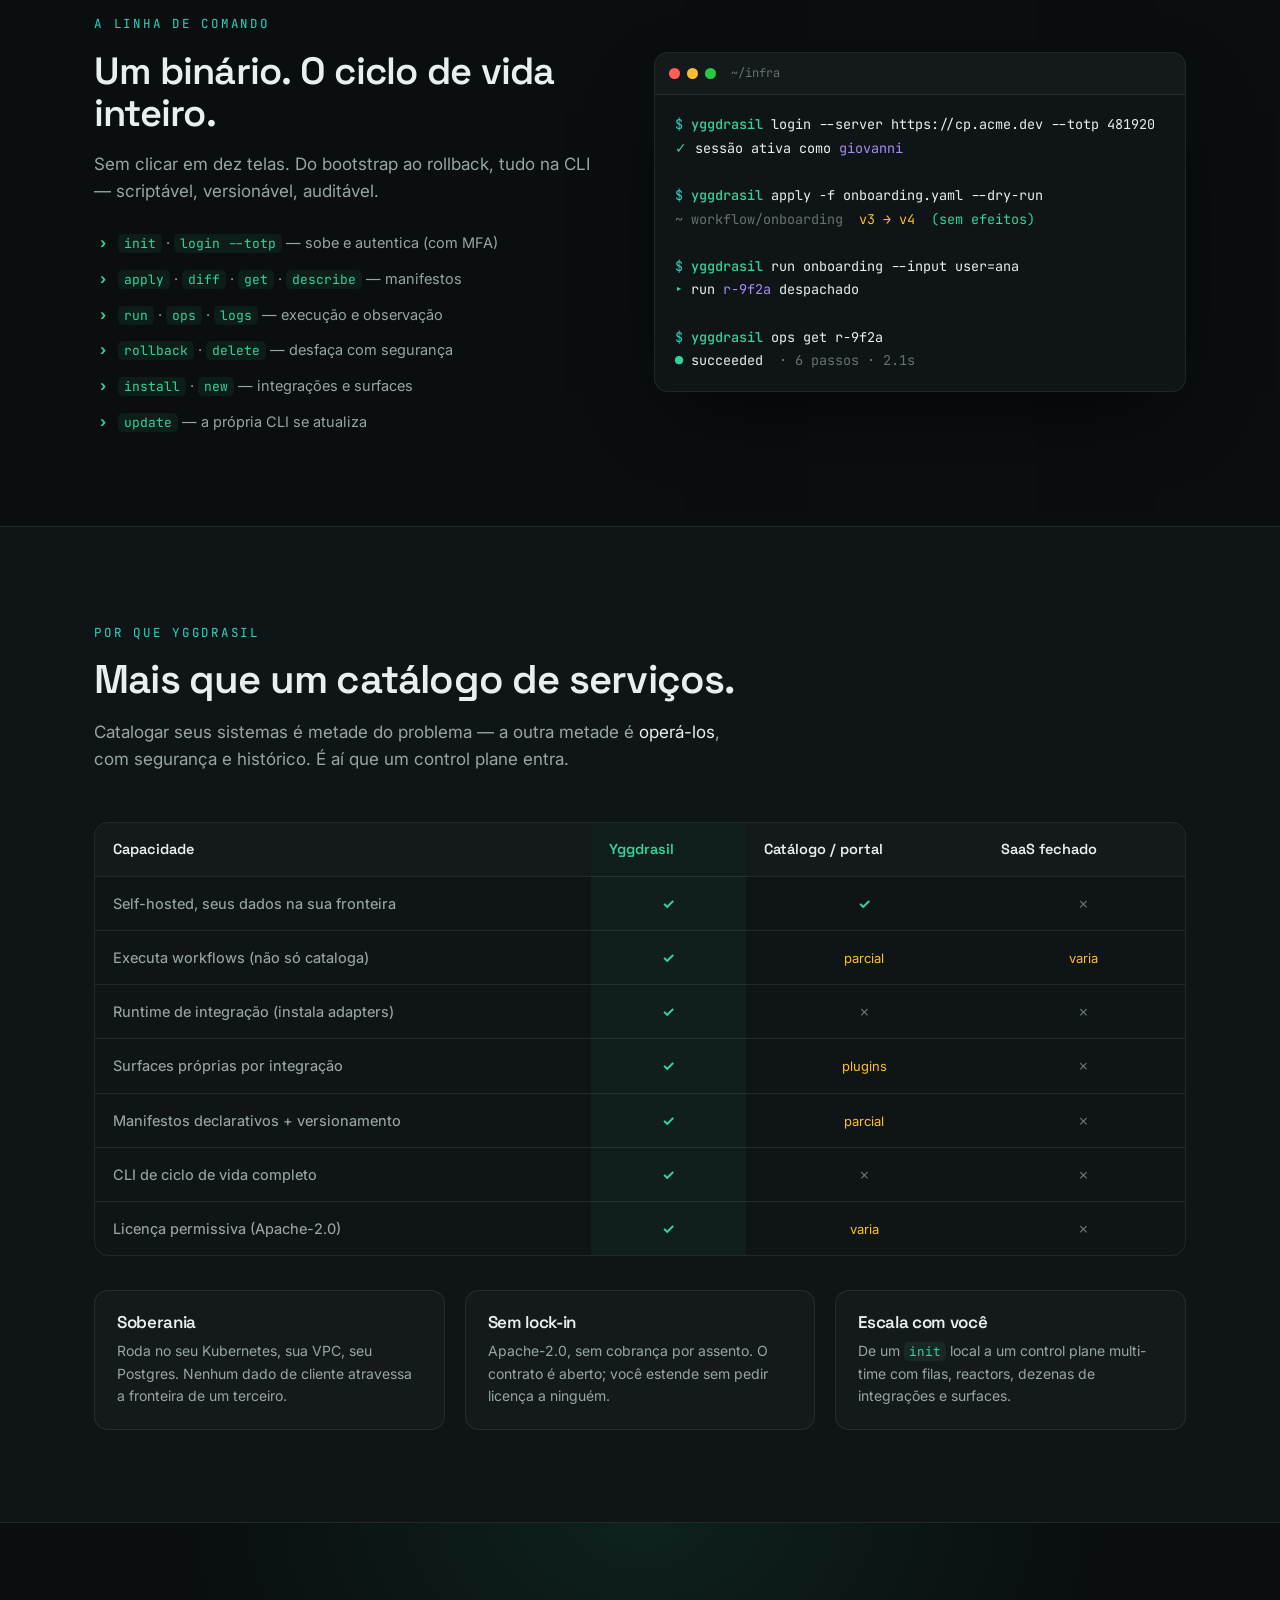
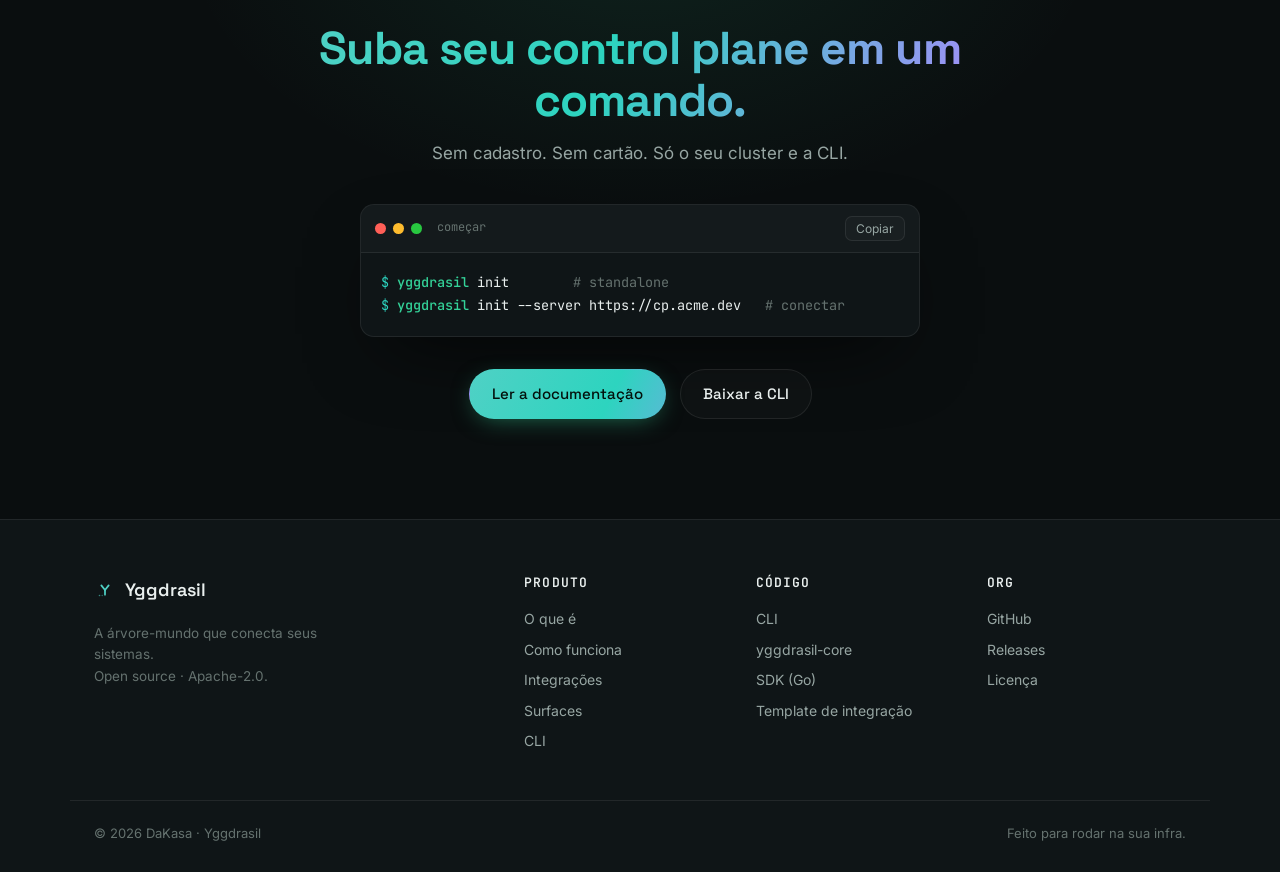
==== commit aa662835: "feat: logo oficial, seção Surfaces, integrations aprofundada; oculta Heimdall - Usa a marca oficial " ====
--- a/index.html
+++ b/index.html
@@ -4,18 +4,19 @@
 <meta charset="utf-8" />
 <meta name="viewport" content="width=device-width, initial-scale=1" />
 <title>Yggdrasil — o control plane self-hosted do seu stack</title>
-<meta name="description" content="Yggdrasil é o control plane self-hosted para workflows declarativos, integrações plugáveis e ciclo de vida de identidade — rodando na sua infraestrutura, sob seu controle. Open source, Apache-2.0." />
-<link rel="icon" href="assets/favicon.svg" type="image/svg+xml" />
+<meta name="description" content="Yggdrasil é o control plane self-hosted para workflows declarativos, integrações plugáveis e surfaces sob medida — rodando na sua infraestrutura, sob seu controle. Open source, Apache-2.0." />
+<link rel="icon" href="assets/favicon-yggdrasil.svg" type="image/svg+xml" />
+<meta name="theme-color" content="#0A0E0F" />
 
 <!-- Open Graph / Twitter -->
 <meta property="og:type" content="website" />
 <meta property="og:title" content="Yggdrasil — o control plane self-hosted do seu stack" />
-<meta property="og:description" content="Workflows declarativos, integrações plugáveis e uma CLI que roda o ciclo de vida todo. Na sua infra, sob seu controle." />
+<meta property="og:description" content="Workflows declarativos, integrações plugáveis e surfaces sob medida. Na sua infra, sob o seu controle." />
 <meta property="og:url" content="https://dakasa-yggdrasil.github.io/" />
 <meta property="og:image" content="https://dakasa-yggdrasil.github.io/assets/og.svg" />
 <meta name="twitter:card" content="summary_large_image" />
 <meta name="twitter:title" content="Yggdrasil — o control plane self-hosted do seu stack" />
-<meta name="twitter:description" content="Workflows declarativos, integrações plugáveis e uma CLI que roda o ciclo de vida todo." />
+<meta name="twitter:description" content="Workflows declarativos, integrações plugáveis e surfaces sob medida." />
 <meta name="twitter:image" content="https://dakasa-yggdrasil.github.io/assets/og.svg" />
 
 <link rel="preconnect" href="https://fonts.googleapis.com" />
@@ -29,21 +30,12 @@
 <header class="nav" id="nav">
   <div class="wrap nav__inner">
     <a class="brand" href="#top" aria-label="Yggdrasil — início">
-      <svg class="brand__mark" viewBox="0 0 32 32" width="26" height="26" aria-hidden="true">
-        <defs>
-          <linearGradient id="g-brand" x1="0" y1="0" x2="1" y2="1">
-            <stop offset="0" stop-color="#34D399"/><stop offset=".5" stop-color="#2DD4BF"/><stop offset="1" stop-color="#A78BFA"/>
-          </linearGradient>
-        </defs>
-        <g fill="none" stroke="url(#g-brand)" stroke-width="1.6" stroke-linecap="round">
-          <path d="M16 4v24"/>
-          <path d="M16 11l-6-4M16 11l6-4M16 17l-7 4M16 17l7 4"/>
-          <path d="M16 28c-3 0-5-2-7-3M16 28c3 0 5-2 7-3"/>
-        </g>
-        <g fill="url(#g-brand)">
-          <circle cx="16" cy="4" r="2.1"/><circle cx="10" cy="7" r="1.7"/><circle cx="22" cy="7" r="1.7"/>
-          <circle cx="9" cy="21" r="1.7"/><circle cx="23" cy="21" r="1.7"/><circle cx="16" cy="17" r="1.9"/>
-        </g>
+      <svg class="brand__mark" viewBox="0 0 24 24" width="26" height="26" fill="none" aria-hidden="true">
+        <path d="M8 7l4 5v5" stroke="#4FD1C5" stroke-width="1.9" stroke-linecap="round" stroke-linejoin="round"/>
+        <path d="M16 7l-4 5" stroke="#4FD1C5" stroke-width="1.9" stroke-linecap="round" stroke-linejoin="round"/>
+        <circle cx="6" cy="18" r="0.9" fill="#4FD1C5" opacity="0.6"/>
+        <circle cx="9" cy="18" r="0.9" fill="#4FD1C5" opacity="0.4"/>
+        <circle cx="12" cy="18" r="0.9" fill="#4FD1C5" opacity="0.25"/>
       </svg>
       <span class="brand__name">Yggdrasil</span>
     </a>
@@ -51,8 +43,8 @@
       <a href="#what">O que é</a>
       <a href="#how">Como funciona</a>
       <a href="#integrations">Integrações</a>
+      <a href="#surfaces">Surfaces</a>
       <a href="#cli">CLI</a>
-      <a href="#compare">Por quê</a>
       <a href="https://github.com/dakasa-yggdrasil/yggdrasil" target="_blank" rel="noopener">Docs</a>
     </nav>
     <div class="nav__cta">
@@ -72,7 +64,7 @@
 
 <!-- ░░ HERO ░░ -->
 <section class="hero">
-  <canvas class="hero__canvas" id="tree" aria-hidden="true"></canvas>
+  <img class="hero__tree" src="assets/yggdrasil-logo.png" alt="" aria-hidden="true" />
   <div class="hero__glow" aria-hidden="true"></div>
   <div class="wrap hero__inner">
     <a class="pill" href="#integrations">
@@ -82,7 +74,7 @@
       O control plane self-hosted<br />do seu stack inteiro.
     </h1>
     <p class="hero__sub">
-      Workflows declarativos, integrações plugáveis e uma CLI que roda o ciclo de vida todo —
+      Workflows declarativos, integrações plugáveis e surfaces sob medida —
       <strong>na sua infraestrutura, sob o seu controle.</strong>
     </p>
     <div class="hero__actions">
@@ -112,10 +104,10 @@
 <section class="position">
   <div class="wrap">
     <p class="position__line">
-      Um portal de developer <em>mostra</em> seu software.
-      <span class="position__hi">O Yggdrasil <strong>opera</strong> ele.</span>
+      Um catálogo <em>mostra</em> seus sistemas.
+      <span class="position__hi">O Yggdrasil <strong>opera</strong> eles.</span>
     </p>
-    <p class="position__note">Não é um catálogo bonito por cima dos seus sistemas. É o plano de controle que <em>executa</em> — declarativo, versionado e auditável.</p>
+    <p class="position__note">Não é uma camada bonita por cima da sua infra. É o plano de controle que <em>executa</em> — declarativo, versionado e auditável.</p>
   </div>
 </section>
 
@@ -144,9 +136,9 @@
         <p>Adapters instaláveis no modelo família → tipo → instância. <code>yggdrasil install &lt;repo&gt;</code> e o sistema novo fala com todos os outros.</p>
       </article>
       <article class="card">
-        <div class="card__icon" data-i="id"></div>
-        <h3>Identidade &amp; workforce</h3>
-        <p>Auth de primeira classe via Heimdall: login com MFA (TOTP/recovery), collaborators, times e grants — o ciclo de vida de pessoas embutido, não terceirizado.</p>
+        <div class="card__icon" data-i="surface"></div>
+        <h3>Surfaces sob medida</h3>
+        <p>Cada integração pode publicar sua própria interface interna — dashboard, wizard, API ou bot — sobre um design system compartilhado e a sessão do Yggdrasil.</p>
       </article>
     </div>
   </div>
@@ -158,7 +150,7 @@
     <header class="section__head">
       <span class="kicker">Como funciona</span>
       <h2>Manifestos entram. O mundo real se move.</h2>
-      <p class="lede">A CLI dirige; o core tem a autoridade; os adapters tocam seus sistemas.</p>
+      <p class="lede">A CLI dirige; o core tem a autoridade; os adapters tocam seus sistemas; as surfaces dão a cara.</p>
     </header>
 
     <div class="flow" role="img" aria-label="Fluxo: CLI e manifestos para o core, do core para os adapters, dos adapters para os seus sistemas">
@@ -199,10 +191,20 @@
 <section class="section" id="integrations">
   <div class="wrap">
     <header class="section__head">
-      <span class="kicker">Ecossistema</span>
-      <h2>18 integrações. Um comando cada.</h2>
-      <p class="lede">Cloud, observabilidade, pagamentos, comunicação, dados — instale o que precisar e componha como Lego. E o catálogo está crescendo.</p>
+      <span class="kicker">Integrações</span>
+      <h2>Conecte tudo. Componha como Lego.</h2>
+      <p class="lede">Cada integração é um adapter independente no modelo <em>família → tipo → instância</em>. Declara seu contrato via <code>Describe()</code>, instala com um comando e troca de provider sem mexer no workflow — <em>AWS por GCP</em>, e o YAML continua o mesmo.</p>
     </header>
+
+    <div class="logo-wall" aria-label="Algumas das integrações disponíveis">
+      <span class="logo-wall__item"><img src="assets/brand/aws.svg" alt="AWS" loading="lazy" /></span>
+      <span class="logo-wall__item"><img src="assets/brand/github.svg" alt="GitHub" loading="lazy" /></span>
+      <span class="logo-wall__item"><img src="assets/brand/google.svg" alt="Google Workspace" loading="lazy" /></span>
+      <span class="logo-wall__item"><img src="assets/brand/grafana.svg" alt="Grafana" loading="lazy" /></span>
+      <span class="logo-wall__item"><img src="assets/brand/loki.svg" alt="Loki" loading="lazy" /></span>
+      <span class="logo-wall__item"><img src="assets/brand/prometheus.svg" alt="Prometheus" loading="lazy" /></span>
+      <span class="logo-wall__item"><img src="assets/brand/slack.svg" alt="Slack" loading="lazy" /></span>
+    </div>
 
     <div class="install-strip">
       <code><span class="c-prompt">$</span> yggdrasil install dakasa-yggdrasil/integration-grafana</code>
@@ -249,7 +251,6 @@
           <span class="chip" data-c="data"><b>schema-migrations</b><small>goose</small></span>
           <span class="chip" data-c="data"><b>secrets-management</b><small>aws · gcp</small></span>
           <span class="chip" data-c="data"><b>RabbitMQ</b><small>topologia · runtime</small></span>
-          <span class="chip" data-c="data"><b>Heimdall</b><small>auth / identidade</small></span>
           <span class="chip" data-c="data"><b>yggdrasil-self</b><small>o core via API</small></span>
         </div>
       </div>
@@ -258,8 +259,43 @@
   </div>
 </section>
 
+<!-- ░░ SURFACES ░░ -->
+<section class="section section--alt" id="surfaces">
+  <div class="wrap">
+    <header class="section__head">
+      <span class="kicker">Surfaces</span>
+      <h2>Toda integração ganha sua própria interface.</h2>
+      <p class="lede">Surfaces são as bordas de UI do Yggdrasil — o <em>painel interno</em> do seu time de plataforma, não um frontend de cliente. Um console central agrega todas elas, sobre um design system compartilhado e a sessão de auth do core.</p>
+    </header>
+
+    <div class="grid grid--3">
+      <article class="card">
+        <div class="card__icon" data-i="shape"></div>
+        <h3>Qualquer forma</h3>
+        <p>Uma surface é modelada como um <em>slime</em>: pode ser dashboard, wizard, API, bot ou MCP. A forma é livre — o que é fixo são os invariantes.</p>
+      </article>
+      <article class="card">
+        <div class="card__icon" data-i="lock"></div>
+        <h3>Invariantes, não chrome</h3>
+        <p>Auth pela sessão do Yggdrasil (nunca reimplementada), backend-agnostic (fala só com a API do core), multi-tenant, federável e <strong>sem autoridade de negócio</strong>.</p>
+      </article>
+      <article class="card">
+        <div class="card__icon" data-i="kit"></div>
+        <h3>Design system compartilhado</h3>
+        <p>O <code>surface-toolkit</code> traz o <code>IntegrationAdminShell</code>, hooks e componentes prontos. O console reúne console, auth e os painéis de cada integração num lugar só.</p>
+      </article>
+    </div>
+
+    <div class="install-strip install-strip--mt">
+      <code><span class="c-prompt">$</span> yggdrasil new surface acme-ops --owner acme</code>
+      <button class="copy copy--inline" data-copy="yggdrasil new surface acme-ops --owner acme" aria-label="Copiar comando">Copiar</button>
+    </div>
+    <p class="cat__foot">Scaffold a partir do template oficial e a surface já nasce plugada no console — autenticada, multi-tenant e federável. Sem reimplementar login, sem hardcodar cloud.</p>
+  </div>
+</section>
+
 <!-- ░░ CLI ░░ -->
-<section class="section section--alt" id="cli">
+<section class="section" id="cli">
   <div class="wrap cli__wrap">
     <div class="cli__copy">
       <span class="kicker">A linha de comando</span>
@@ -270,7 +306,7 @@
         <li><code>apply</code> · <code>diff</code> · <code>get</code> · <code>describe</code> — manifestos</li>
         <li><code>run</code> · <code>ops</code> · <code>logs</code> — execução e observação</li>
         <li><code>rollback</code> · <code>delete</code> — desfaça com segurança</li>
-        <li><code>install</code> · <code>new</code> — ecossistema e scaffolding</li>
+        <li><code>install</code> · <code>new</code> — integrações e surfaces</li>
         <li><code>update</code> — a própria CLI se atualiza</li>
       </ul>
     </div>
@@ -294,28 +330,28 @@
   </div>
 </section>
 
-<!-- ░░ WHY / COMPARE ░░ -->
-<section class="section" id="compare">
+<!-- ░░ WHY / VALUE ░░ -->
+<section class="section section--alt" id="compare">
   <div class="wrap">
     <header class="section__head">
       <span class="kicker">Por que Yggdrasil</span>
-      <h2>Inspirado no Backstage. Vai além dele.</h2>
-      <p class="lede">Adoramos um bom portal de developer. Mas catalogar seus sistemas é metade do problema — a outra metade é <em>operá-los</em>.</p>
+      <h2>Mais que um catálogo de serviços.</h2>
+      <p class="lede">Catalogar seus sistemas é metade do problema — a outra metade é <em>operá-los</em>, com segurança e histórico. É aí que um control plane entra.</p>
     </header>
 
     <div class="table-wrap">
       <table class="compare">
         <thead>
-          <tr><th scope="col">Capacidade</th><th scope="col" class="is-us">Yggdrasil</th><th scope="col">Portal de dev clássico</th><th scope="col">SaaS fechado</th></tr>
+          <tr><th scope="col">Capacidade</th><th scope="col" class="is-us">Yggdrasil</th><th scope="col">Catálogo / portal</th><th scope="col">SaaS fechado</th></tr>
         </thead>
         <tbody>
           <tr><th scope="row">Self-hosted, seus dados na sua fronteira</th><td class="is-us"><span class="yes">✓</span></td><td><span class="yes">✓</span></td><td><span class="no">✗</span></td></tr>
           <tr><th scope="row">Executa workflows (não só cataloga)</th><td class="is-us"><span class="yes">✓</span></td><td><span class="mid">parcial</span></td><td><span class="mid">varia</span></td></tr>
           <tr><th scope="row">Runtime de integração (instala adapters)</th><td class="is-us"><span class="yes">✓</span></td><td><span class="no">✗</span></td><td><span class="no">✗</span></td></tr>
+          <tr><th scope="row">Surfaces próprias por integração</th><td class="is-us"><span class="yes">✓</span></td><td><span class="mid">plugins</span></td><td><span class="no">✗</span></td></tr>
           <tr><th scope="row">Manifestos declarativos + versionamento</th><td class="is-us"><span class="yes">✓</span></td><td><span class="mid">parcial</span></td><td><span class="no">✗</span></td></tr>
-          <tr><th scope="row">Identidade &amp; workforce embutidos (MFA, times)</th><td class="is-us"><span class="yes">✓</span></td><td><span class="no">externo</span></td><td><span class="yes">✓</span></td></tr>
           <tr><th scope="row">CLI de ciclo de vida completo</th><td class="is-us"><span class="yes">✓</span></td><td><span class="no">✗</span></td><td><span class="no">✗</span></td></tr>
-          <tr><th scope="row">Licença permissiva (Apache-2.0)</th><td class="is-us"><span class="yes">✓</span></td><td><span class="yes">✓</span></td><td><span class="no">✗</span></td></tr>
+          <tr><th scope="row">Licença permissiva (Apache-2.0)</th><td class="is-us"><span class="yes">✓</span></td><td><span class="mid">varia</span></td><td><span class="no">✗</span></td></tr>
         </tbody>
       </table>
     </div>
@@ -323,7 +359,7 @@
     <div class="value">
       <div class="value__item"><h4>Soberania</h4><p>Roda no seu Kubernetes, sua VPC, seu Postgres. Nenhum dado de cliente atravessa a fronteira de um terceiro.</p></div>
       <div class="value__item"><h4>Sem lock-in</h4><p>Apache-2.0, sem cobrança por assento. O contrato é aberto; você estende sem pedir licença a ninguém.</p></div>
-      <div class="value__item"><h4>Escala com você</h4><p>De um <code>init</code> local a um control plane multi-time com filas, reactors e dezenas de integrações.</p></div>
+      <div class="value__item"><h4>Escala com você</h4><p>De um <code>init</code> local a um control plane multi-time com filas, reactors, dezenas de integrações e surfaces.</p></div>
     </div>
   </div>
 </section>
@@ -356,11 +392,10 @@
   <div class="wrap footer__inner">
     <div class="footer__brand">
       <a class="brand" href="#top">
-        <svg class="brand__mark" viewBox="0 0 32 32" width="22" height="22" aria-hidden="true">
-          <g fill="none" stroke="url(#g-brand)" stroke-width="1.6" stroke-linecap="round">
-            <path d="M16 4v24"/><path d="M16 11l-6-4M16 11l6-4M16 17l-7 4M16 17l7 4"/><path d="M16 28c-3 0-5-2-7-3M16 28c3 0 5-2 7-3"/>
-          </g>
-          <g fill="url(#g-brand)"><circle cx="16" cy="4" r="2.1"/><circle cx="10" cy="7" r="1.7"/><circle cx="22" cy="7" r="1.7"/><circle cx="9" cy="21" r="1.7"/><circle cx="23" cy="21" r="1.7"/><circle cx="16" cy="17" r="1.9"/></g>
+        <svg class="brand__mark" viewBox="0 0 24 24" width="22" height="22" fill="none" aria-hidden="true">
+          <path d="M8 7l4 5v5" stroke="#4FD1C5" stroke-width="1.9" stroke-linecap="round" stroke-linejoin="round"/>
+          <path d="M16 7l-4 5" stroke="#4FD1C5" stroke-width="1.9" stroke-linecap="round" stroke-linejoin="round"/>
+          <circle cx="6" cy="18" r="0.9" fill="#4FD1C5" opacity="0.6"/><circle cx="9" cy="18" r="0.9" fill="#4FD1C5" opacity="0.4"/><circle cx="12" cy="18" r="0.9" fill="#4FD1C5" opacity="0.25"/>
         </svg>
         <span class="brand__name">Yggdrasil</span>
       </a>
@@ -371,6 +406,7 @@
       <a href="#what">O que é</a>
       <a href="#how">Como funciona</a>
       <a href="#integrations">Integrações</a>
+      <a href="#surfaces">Surfaces</a>
       <a href="#cli">CLI</a>
     </nav>
     <nav class="footer__col" aria-label="Repositórios">
--- a/styles.css
+++ b/styles.css
@@ -14,13 +14,14 @@
   --text-dim:  #97A6A3;
   --text-mut:  #65726F;
 
+  --brand:     #4FD1C5;
   --emerald:   #34D399;
   --teal:      #2DD4BF;
   --violet:    #A78BFA;
   --red:       #F87171;
   --yellow:    #FBBF24;
 
-  --aurora: linear-gradient(115deg, #34D399 0%, #2DD4BF 45%, #A78BFA 100%);
+  --aurora: linear-gradient(115deg, #4FD1C5 0%, #2DD4BF 44%, #A78BFA 100%);
   --aurora-soft: linear-gradient(115deg, rgba(52,211,153,.18), rgba(45,212,191,.14), rgba(167,139,250,.18));
 
   --font-head: "Space Grotesk", system-ui, sans-serif;
@@ -96,7 +97,12 @@
 
 /* ─── Hero ────────────────────────────────────────────── */
 .hero { position: relative; padding: 96px 0 84px; overflow: hidden; }
-.hero__canvas { position: absolute; inset: 0; width: 100%; height: 100%; z-index: 0; opacity: .55; }
+.hero__tree {
+  position: absolute; z-index: 0; top: 50%; left: 50%; transform: translate(-50%, -48%);
+  width: min(820px, 124%); height: auto; pointer-events: none; opacity: .12; filter: brightness(1.4);
+  -webkit-mask-image: radial-gradient(60% 60% at 50% 44%, #000 28%, transparent 76%);
+  mask-image: radial-gradient(60% 60% at 50% 44%, #000 28%, transparent 76%);
+}
 .hero__glow {
   position: absolute; z-index: 0; top: -10%; left: 50%; transform: translateX(-50%);
   width: 900px; height: 600px; pointer-events: none;
@@ -162,6 +168,7 @@
 /* ─── Grid / cards ────────────────────────────────────── */
 .grid { display: grid; gap: 18px; }
 .grid--4 { grid-template-columns: repeat(4, 1fr); }
+.grid--3 { grid-template-columns: repeat(3, 1fr); }
 .card {
   background: var(--bg-card); border: 1px solid var(--border); border-radius: var(--r);
   padding: 26px 22px; transition: transform .2s, border-color .2s, background .2s; position: relative; overflow: hidden;
@@ -178,6 +185,10 @@
 .card__icon[data-i="run"]::after { background-image: url("data:image/svg+xml,%3Csvg xmlns='http://www.w3.org/2000/svg' viewBox='0 0 24 24' fill='none' stroke='%232DD4BF' stroke-width='1.8' stroke-linecap='round' stroke-linejoin='round'%3E%3Cpath d='M5 4l14 8-14 8z'/%3E%3C/svg%3E"); }
 .card__icon[data-i="plug"]::after { background-image: url("data:image/svg+xml,%3Csvg xmlns='http://www.w3.org/2000/svg' viewBox='0 0 24 24' fill='none' stroke='%23A78BFA' stroke-width='1.8' stroke-linecap='round' stroke-linejoin='round'%3E%3Cpath d='M9 2v6M15 2v6M7 8h10v3a5 5 0 0 1-10 0z M12 16v6'/%3E%3C/svg%3E"); }
 .card__icon[data-i="id"]::after { background-image: url("data:image/svg+xml,%3Csvg xmlns='http://www.w3.org/2000/svg' viewBox='0 0 24 24' fill='none' stroke='%2334D399' stroke-width='1.8' stroke-linecap='round' stroke-linejoin='round'%3E%3Ccircle cx='12' cy='8' r='4'/%3E%3Cpath d='M4 21a8 8 0 0 1 16 0'/%3E%3C/svg%3E"); }
+.card__icon[data-i="surface"]::after { background-image: url("data:image/svg+xml,%3Csvg xmlns='http://www.w3.org/2000/svg' viewBox='0 0 24 24' fill='none' stroke='%234FD1C5' stroke-width='1.8' stroke-linecap='round' stroke-linejoin='round'%3E%3Crect x='3' y='4' width='18' height='16' rx='2'/%3E%3Cpath d='M3 9h18M8 9v11'/%3E%3C/svg%3E"); }
+.card__icon[data-i="shape"]::after { background-image: url("data:image/svg+xml,%3Csvg xmlns='http://www.w3.org/2000/svg' viewBox='0 0 24 24' fill='none' stroke='%234FD1C5' stroke-width='1.8' stroke-linecap='round' stroke-linejoin='round'%3E%3Cpath d='M12 3c4 0 7 2.5 7 6 0 2-1 3-1 5s2 2.5 1 4-4 3-7 3-6-1.5-7-3 1-2 1-4-1-3-1-5c0-3.5 3-6 7-6z'/%3E%3C/svg%3E"); }
+.card__icon[data-i="lock"]::after { background-image: url("data:image/svg+xml,%3Csvg xmlns='http://www.w3.org/2000/svg' viewBox='0 0 24 24' fill='none' stroke='%232DD4BF' stroke-width='1.8' stroke-linecap='round' stroke-linejoin='round'%3E%3Cpath d='M12 2l8 4v6c0 5-3.5 8-8 10-4.5-2-8-5-8-10V6z'/%3E%3Cpath d='M9 12l2 2 4-4'/%3E%3C/svg%3E"); }
+.card__icon[data-i="kit"]::after { background-image: url("data:image/svg+xml,%3Csvg xmlns='http://www.w3.org/2000/svg' viewBox='0 0 24 24' fill='none' stroke='%23A78BFA' stroke-width='1.8' stroke-linecap='round' stroke-linejoin='round'%3E%3Crect x='3' y='3' width='7' height='7' rx='1.5'/%3E%3Crect x='14' y='3' width='7' height='7' rx='1.5'/%3E%3Crect x='3' y='14' width='7' height='7' rx='1.5'/%3E%3Crect x='14' y='14' width='7' height='7' rx='1.5'/%3E%3C/svg%3E"); }
 
 /* ─── Flow diagram ────────────────────────────────────── */
 .flow { display: flex; align-items: stretch; gap: 10px; flex-wrap: wrap; }
@@ -197,11 +208,24 @@
 .how__point strong { color: var(--text); }
 .how__point code, .lede code, .cat__foot code, .value code { color: var(--emerald); font-size: 12.5px; background: rgba(52,211,153,.08); padding: 1px 5px; border-radius: 5px; }
 
+/* ─── Logo wall ───────────────────────────────────────── */
+.logo-wall {
+  display: flex; flex-wrap: wrap; align-items: center; justify-content: center;
+  gap: 20px 44px; margin: 0 0 38px; padding: 8px 0;
+}
+.logo-wall__item { display: inline-flex; align-items: center; height: 32px; }
+.logo-wall__item img {
+  height: 100%; width: auto; max-width: 118px; display: block;
+  filter: grayscale(1) brightness(1.5) opacity(.5); transition: filter .25s, transform .2s, opacity .25s;
+}
+.logo-wall__item img:hover { filter: none; opacity: 1; transform: translateY(-2px); }
+
 /* ─── Install strip ───────────────────────────────────── */
 .install-strip {
   display: flex; align-items: center; gap: 12px; background: var(--bg-elev); border: 1px solid var(--border);
   border-radius: var(--r); padding: 14px 18px; margin-bottom: 34px; overflow-x: auto;
 }
+.install-strip--mt { margin-top: 38px; margin-bottom: 18px; }
 .install-strip code { color: var(--text); font-size: 14px; white-space: nowrap; }
 .install-strip .c-prompt { color: var(--teal); }
 .copy--inline { margin-left: auto; }
@@ -297,7 +321,9 @@
   .nav.is-open .nav__burger span:nth-child(3) { transform: translateY(-7px) rotate(-45deg); }
   .hero { padding: 64px 0 60px; }
   .section { padding: 68px 0; }
-  .grid--4 { grid-template-columns: 1fr; }
+  .grid--4, .grid--3 { grid-template-columns: 1fr; }
+  .logo-wall { gap: 18px 28px; }
+  .logo-wall__item { height: 26px; }
   .footer__inner { grid-template-columns: 1fr; }
   .footer__bottom { flex-direction: column; gap: 8px; text-align: center; }
 }
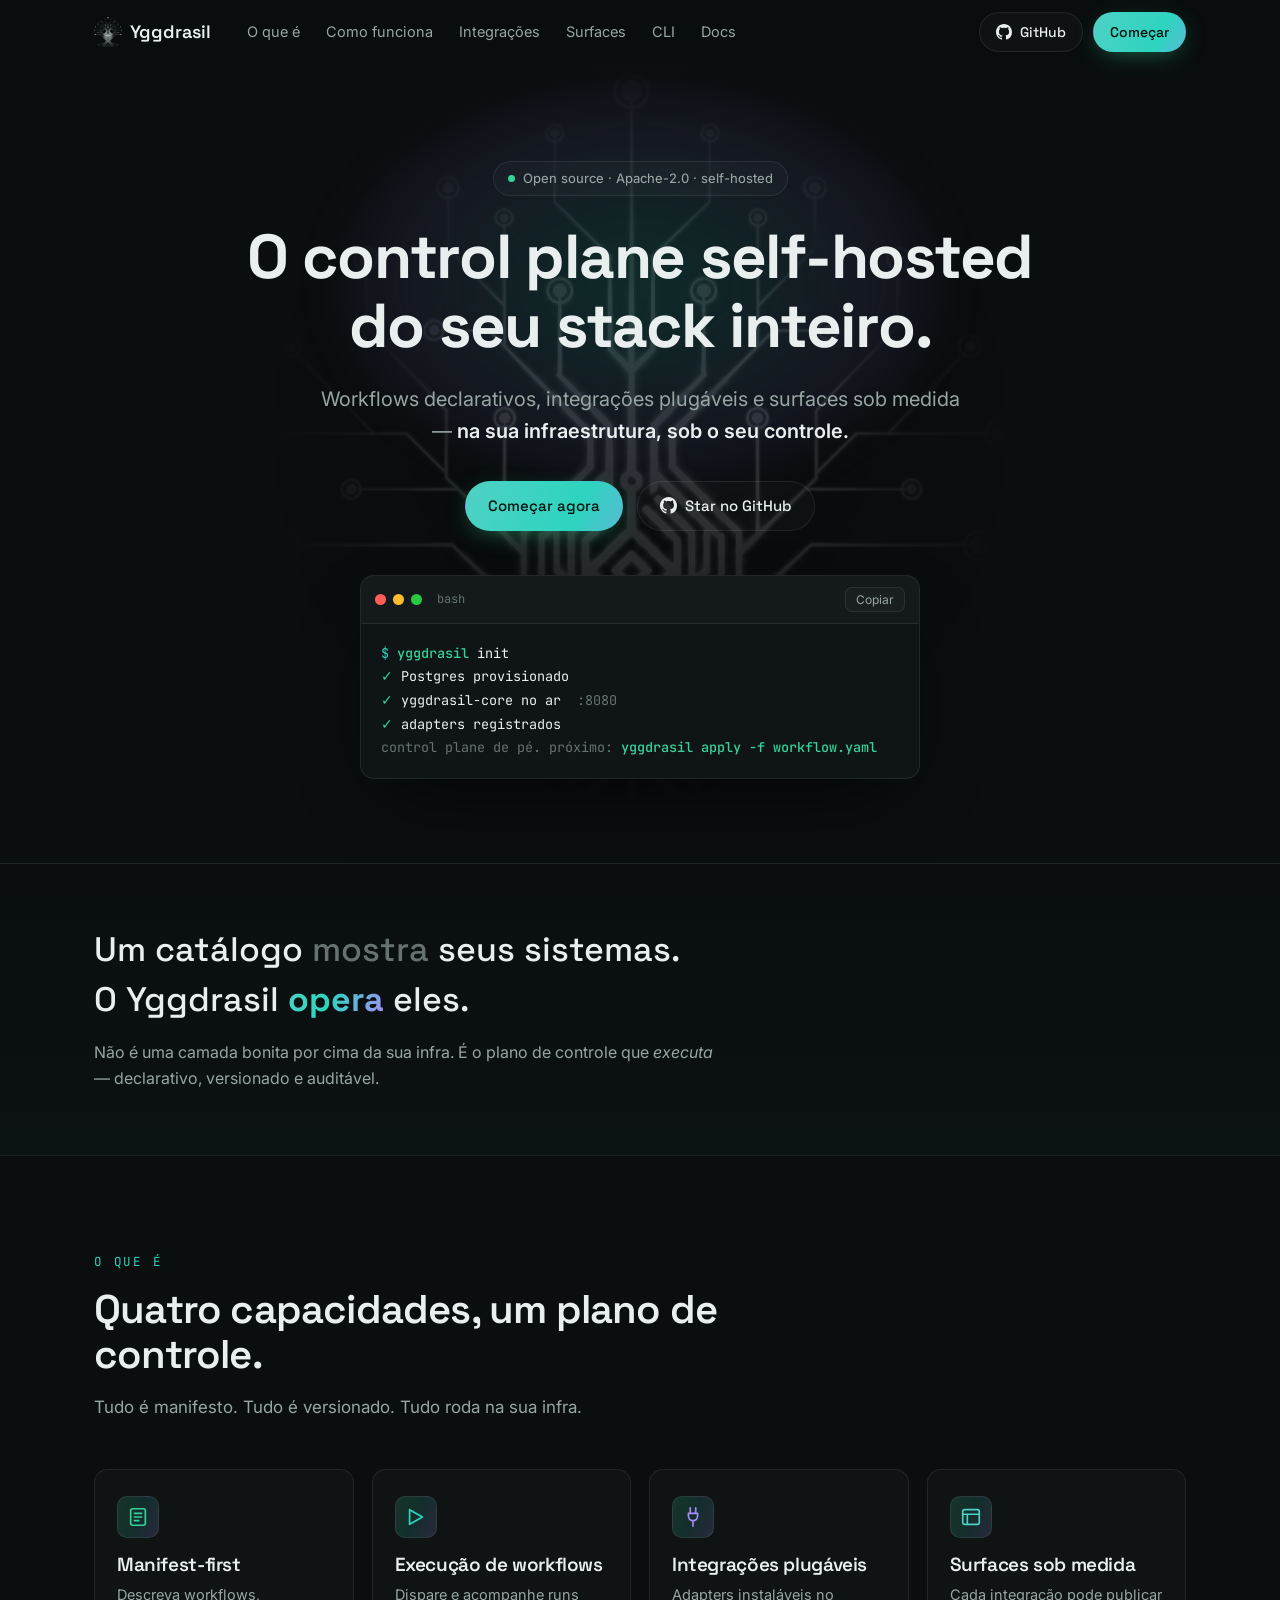
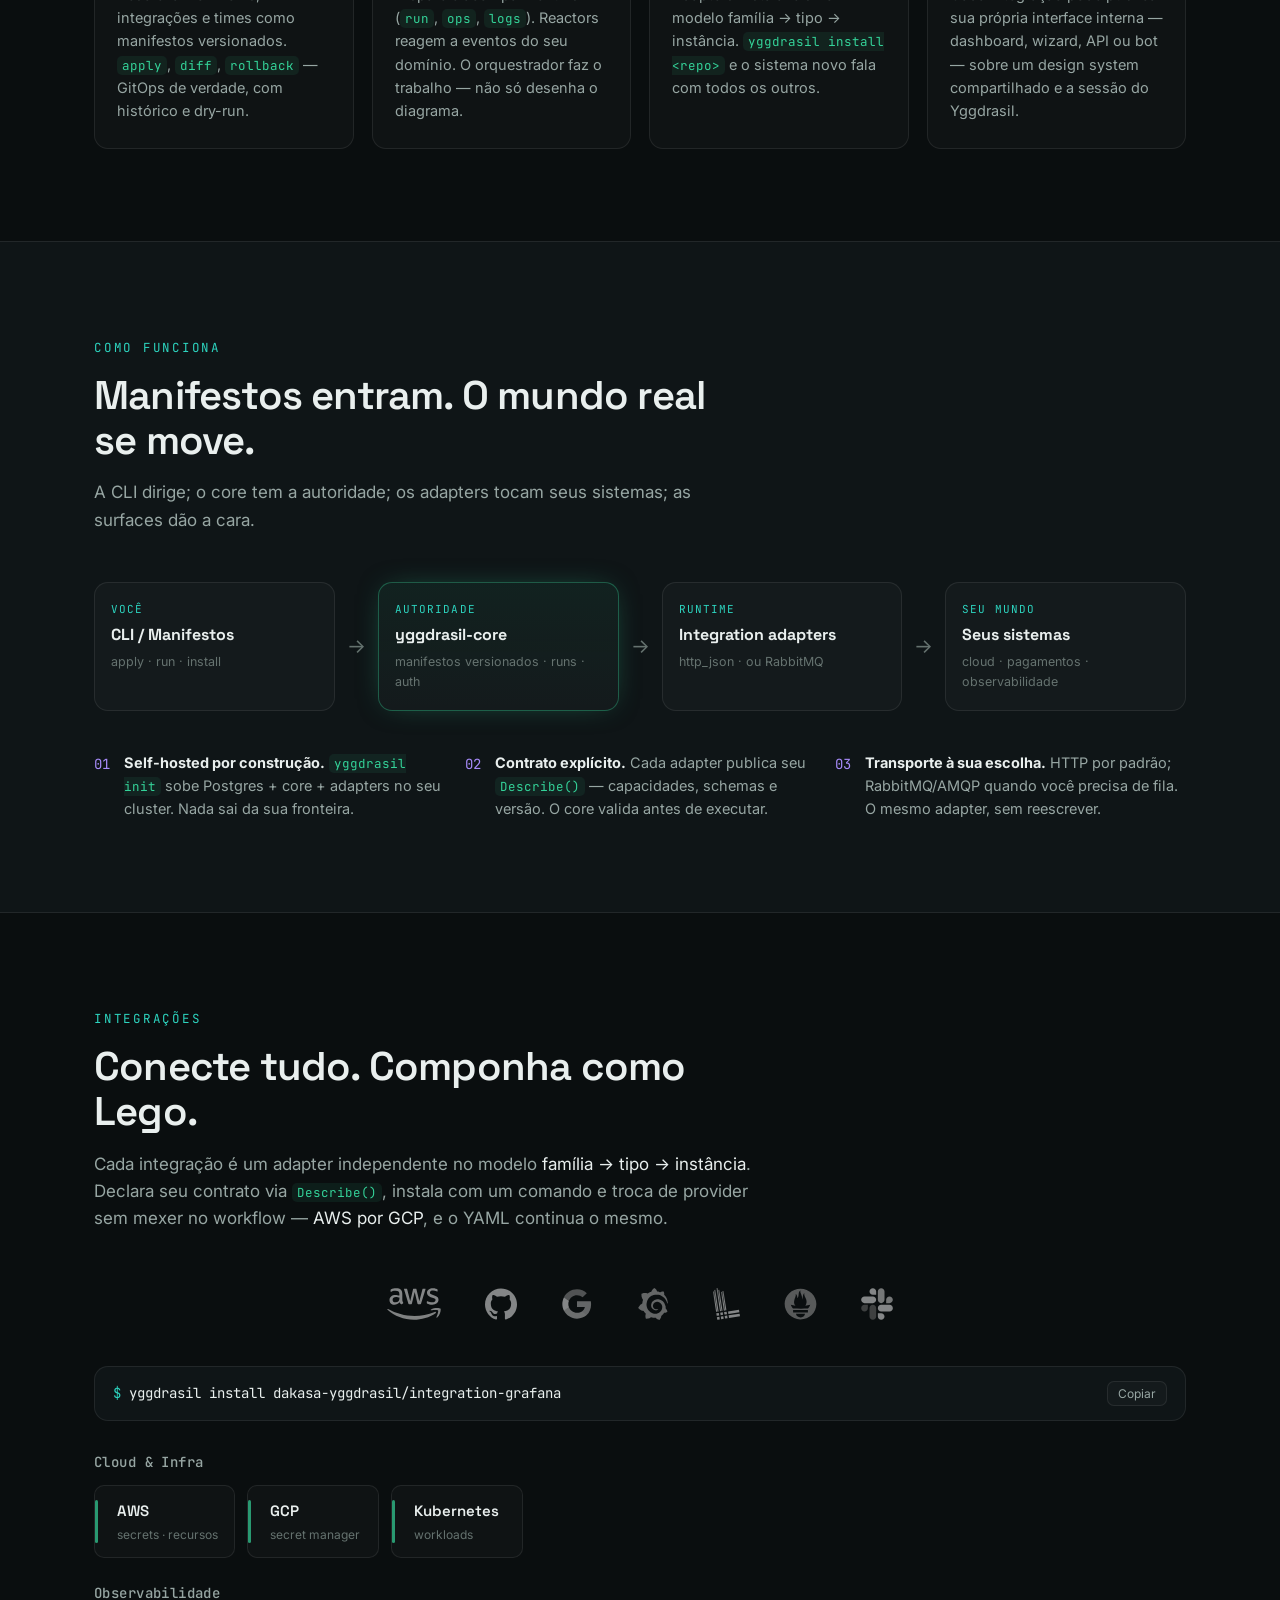
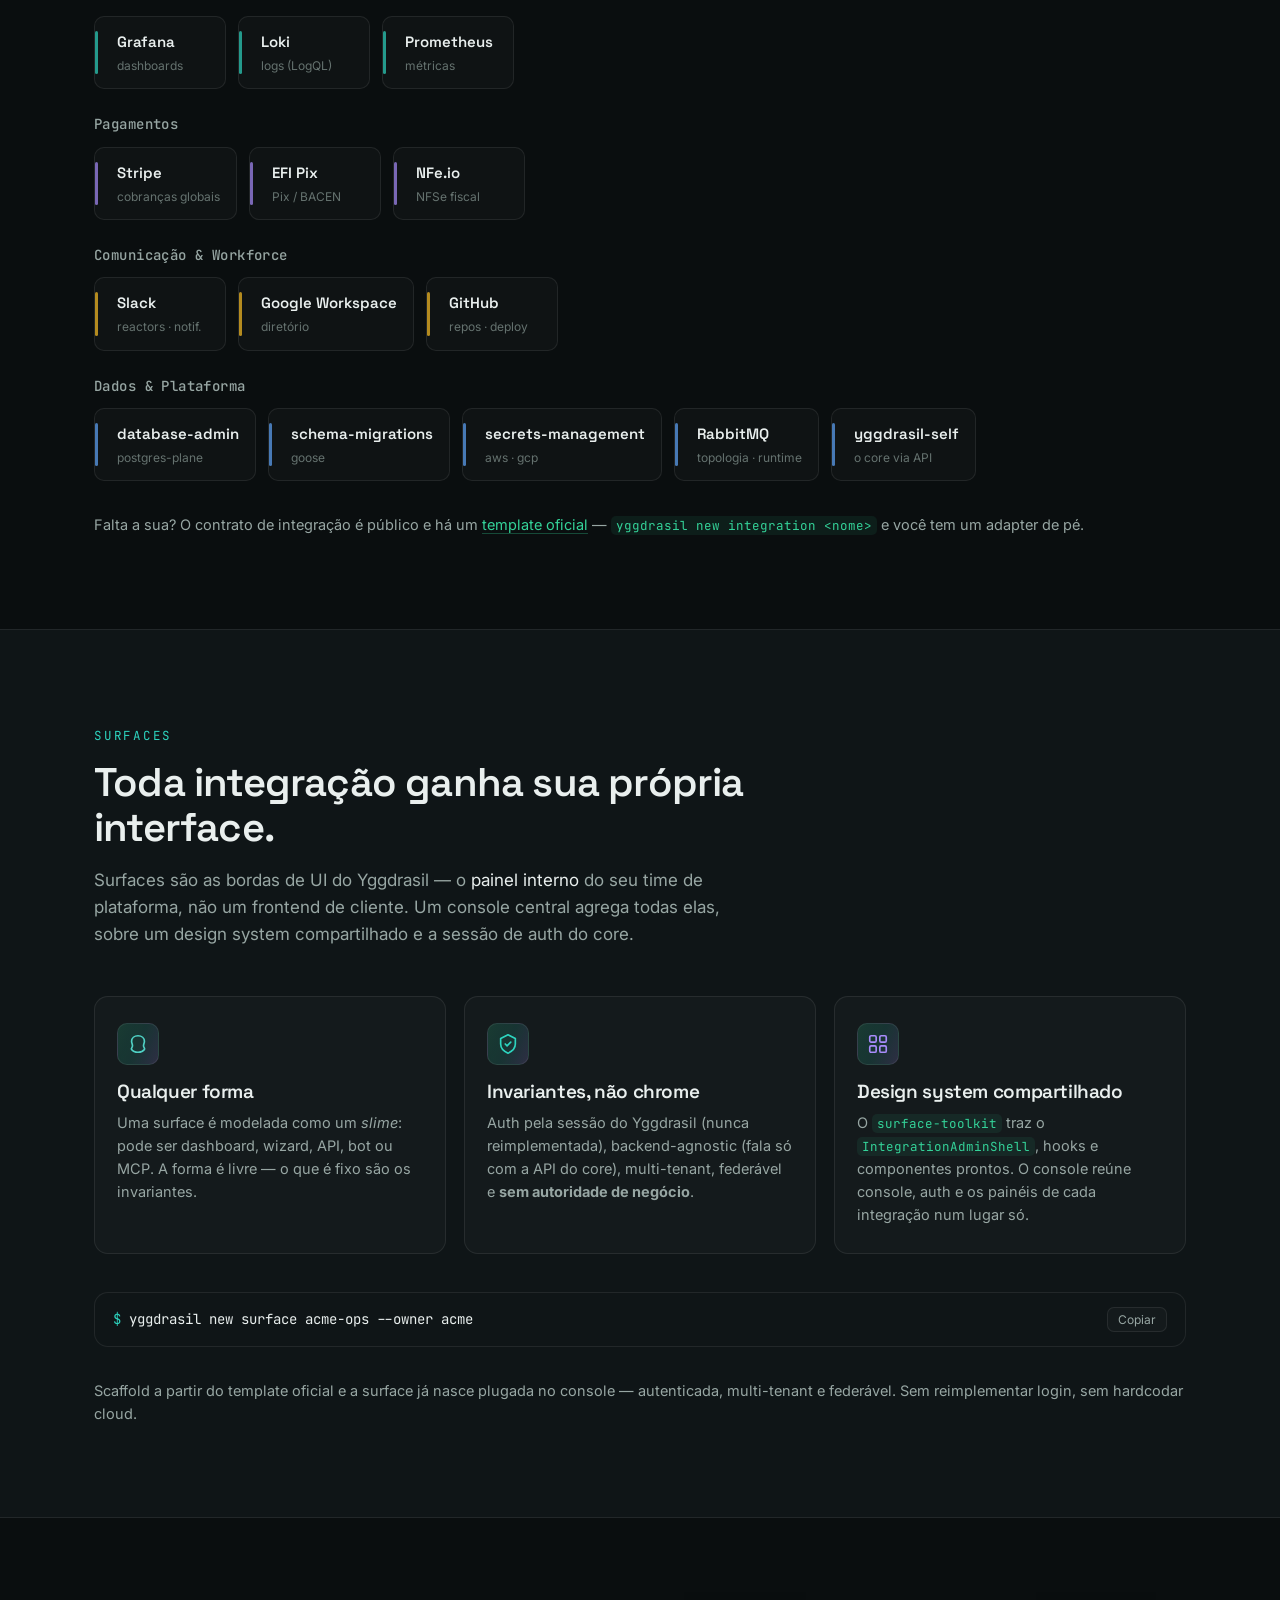
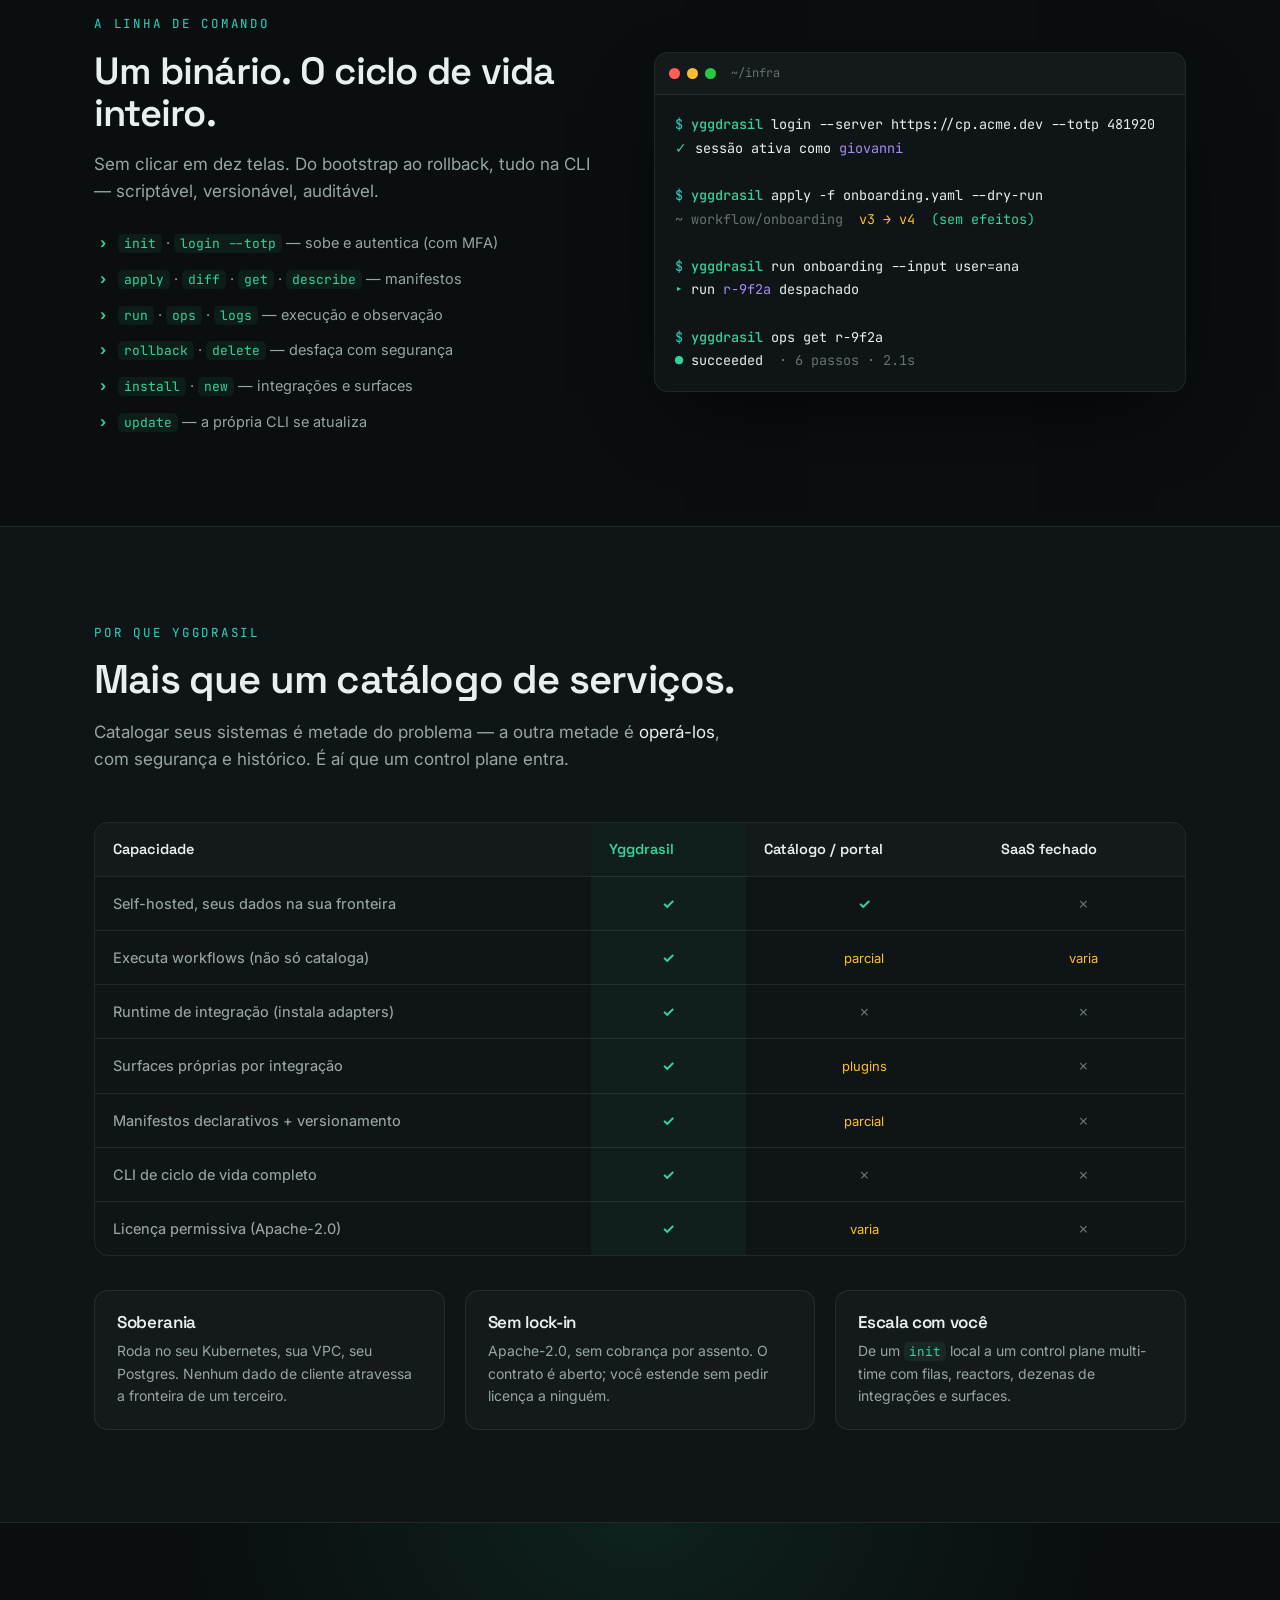
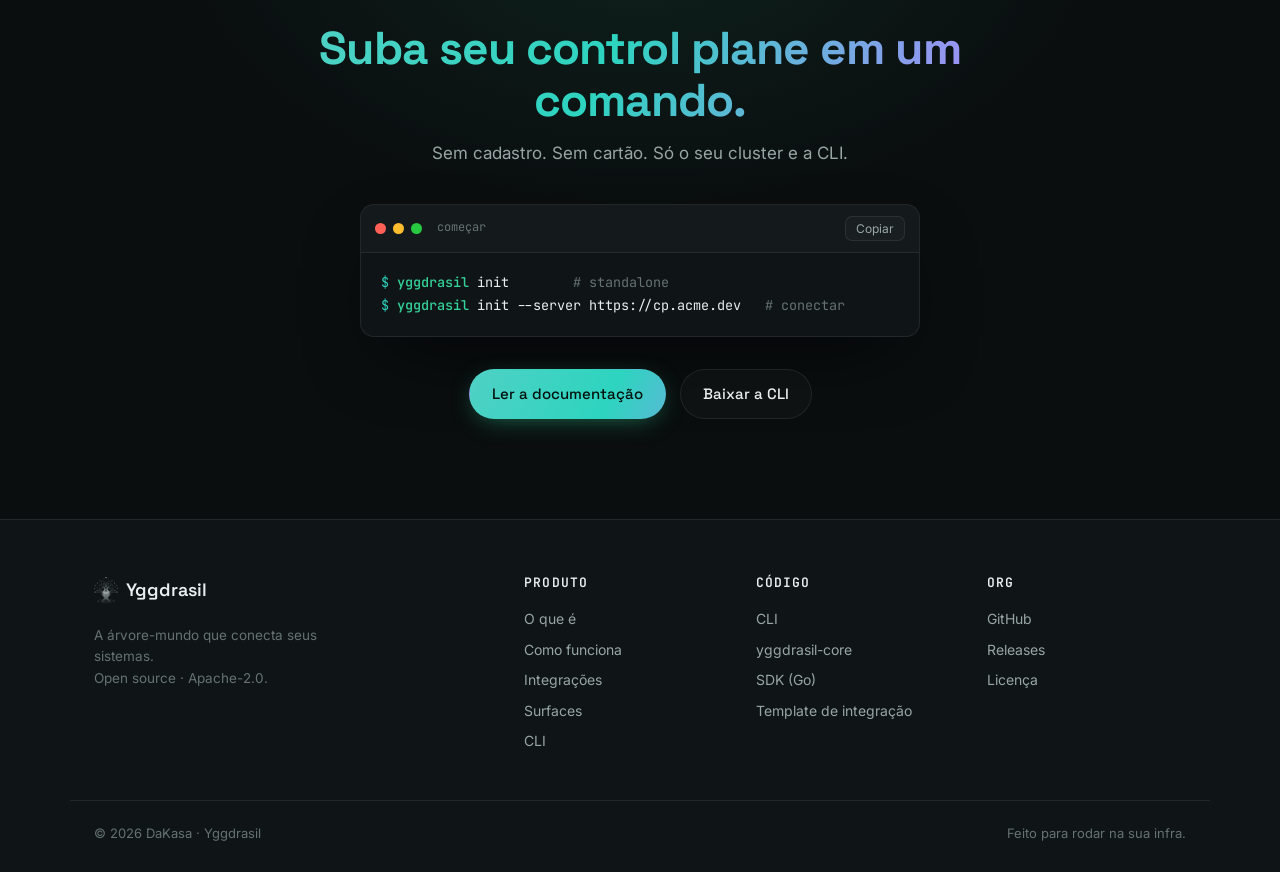
==== commit b01fd10f: "fix(brand): usa a árvore-circuito (logo oficial) como marca, não o Y - Gera marca transparente recor" ====
--- a/index.html
+++ b/index.html
@@ -5,7 +5,7 @@
 <meta name="viewport" content="width=device-width, initial-scale=1" />
 <title>Yggdrasil — o control plane self-hosted do seu stack</title>
 <meta name="description" content="Yggdrasil é o control plane self-hosted para workflows declarativos, integrações plugáveis e surfaces sob medida — rodando na sua infraestrutura, sob seu controle. Open source, Apache-2.0." />
-<link rel="icon" href="assets/favicon-yggdrasil.svg" type="image/svg+xml" />
+<link rel="icon" href="assets/favicon-tree.png" type="image/png" />
 <meta name="theme-color" content="#0A0E0F" />
 
 <!-- Open Graph / Twitter -->
@@ -30,13 +30,7 @@
 <header class="nav" id="nav">
   <div class="wrap nav__inner">
     <a class="brand" href="#top" aria-label="Yggdrasil — início">
-      <svg class="brand__mark" viewBox="0 0 24 24" width="26" height="26" fill="none" aria-hidden="true">
-        <path d="M8 7l4 5v5" stroke="#4FD1C5" stroke-width="1.9" stroke-linecap="round" stroke-linejoin="round"/>
-        <path d="M16 7l-4 5" stroke="#4FD1C5" stroke-width="1.9" stroke-linecap="round" stroke-linejoin="round"/>
-        <circle cx="6" cy="18" r="0.9" fill="#4FD1C5" opacity="0.6"/>
-        <circle cx="9" cy="18" r="0.9" fill="#4FD1C5" opacity="0.4"/>
-        <circle cx="12" cy="18" r="0.9" fill="#4FD1C5" opacity="0.25"/>
-      </svg>
+      <img class="brand__mark" src="assets/yggdrasil-mark.png" alt="" aria-hidden="true" />
       <span class="brand__name">Yggdrasil</span>
     </a>
     <nav class="nav__links" aria-label="Principal">
@@ -392,11 +386,7 @@
   <div class="wrap footer__inner">
     <div class="footer__brand">
       <a class="brand" href="#top">
-        <svg class="brand__mark" viewBox="0 0 24 24" width="22" height="22" fill="none" aria-hidden="true">
-          <path d="M8 7l4 5v5" stroke="#4FD1C5" stroke-width="1.9" stroke-linecap="round" stroke-linejoin="round"/>
-          <path d="M16 7l-4 5" stroke="#4FD1C5" stroke-width="1.9" stroke-linecap="round" stroke-linejoin="round"/>
-          <circle cx="6" cy="18" r="0.9" fill="#4FD1C5" opacity="0.6"/><circle cx="9" cy="18" r="0.9" fill="#4FD1C5" opacity="0.4"/><circle cx="12" cy="18" r="0.9" fill="#4FD1C5" opacity="0.25"/>
-        </svg>
+        <img class="brand__mark" src="assets/yggdrasil-mark.png" alt="" aria-hidden="true" />
         <span class="brand__name">Yggdrasil</span>
       </a>
       <p class="footer__tag">A árvore-mundo que conecta seus sistemas.<br />Open source · Apache-2.0.</p>
--- a/styles.css
+++ b/styles.css
@@ -86,8 +86,9 @@
 }
 .nav.is-scrolled { background: rgba(10,14,15,.82); border-bottom-color: var(--border); }
 .nav__inner { display: flex; align-items: center; gap: 24px; height: 64px; }
-.brand { display: inline-flex; align-items: center; gap: 9px; font-family: var(--font-head); font-weight: 600; font-size: 18px; }
-.brand__mark { flex: none; }
+.brand { display: inline-flex; align-items: center; gap: 8px; font-family: var(--font-head); font-weight: 600; font-size: 18px; }
+.brand__mark { flex: none; height: 30px; width: auto; display: block; }
+.footer .brand__mark { height: 26px; }
 .nav__links { display: flex; gap: 26px; margin-left: 12px; flex: 1; }
 .nav__links a { color: var(--text-dim); font-size: 14.5px; transition: color .2s; }
 .nav__links a:hover { color: var(--text); }
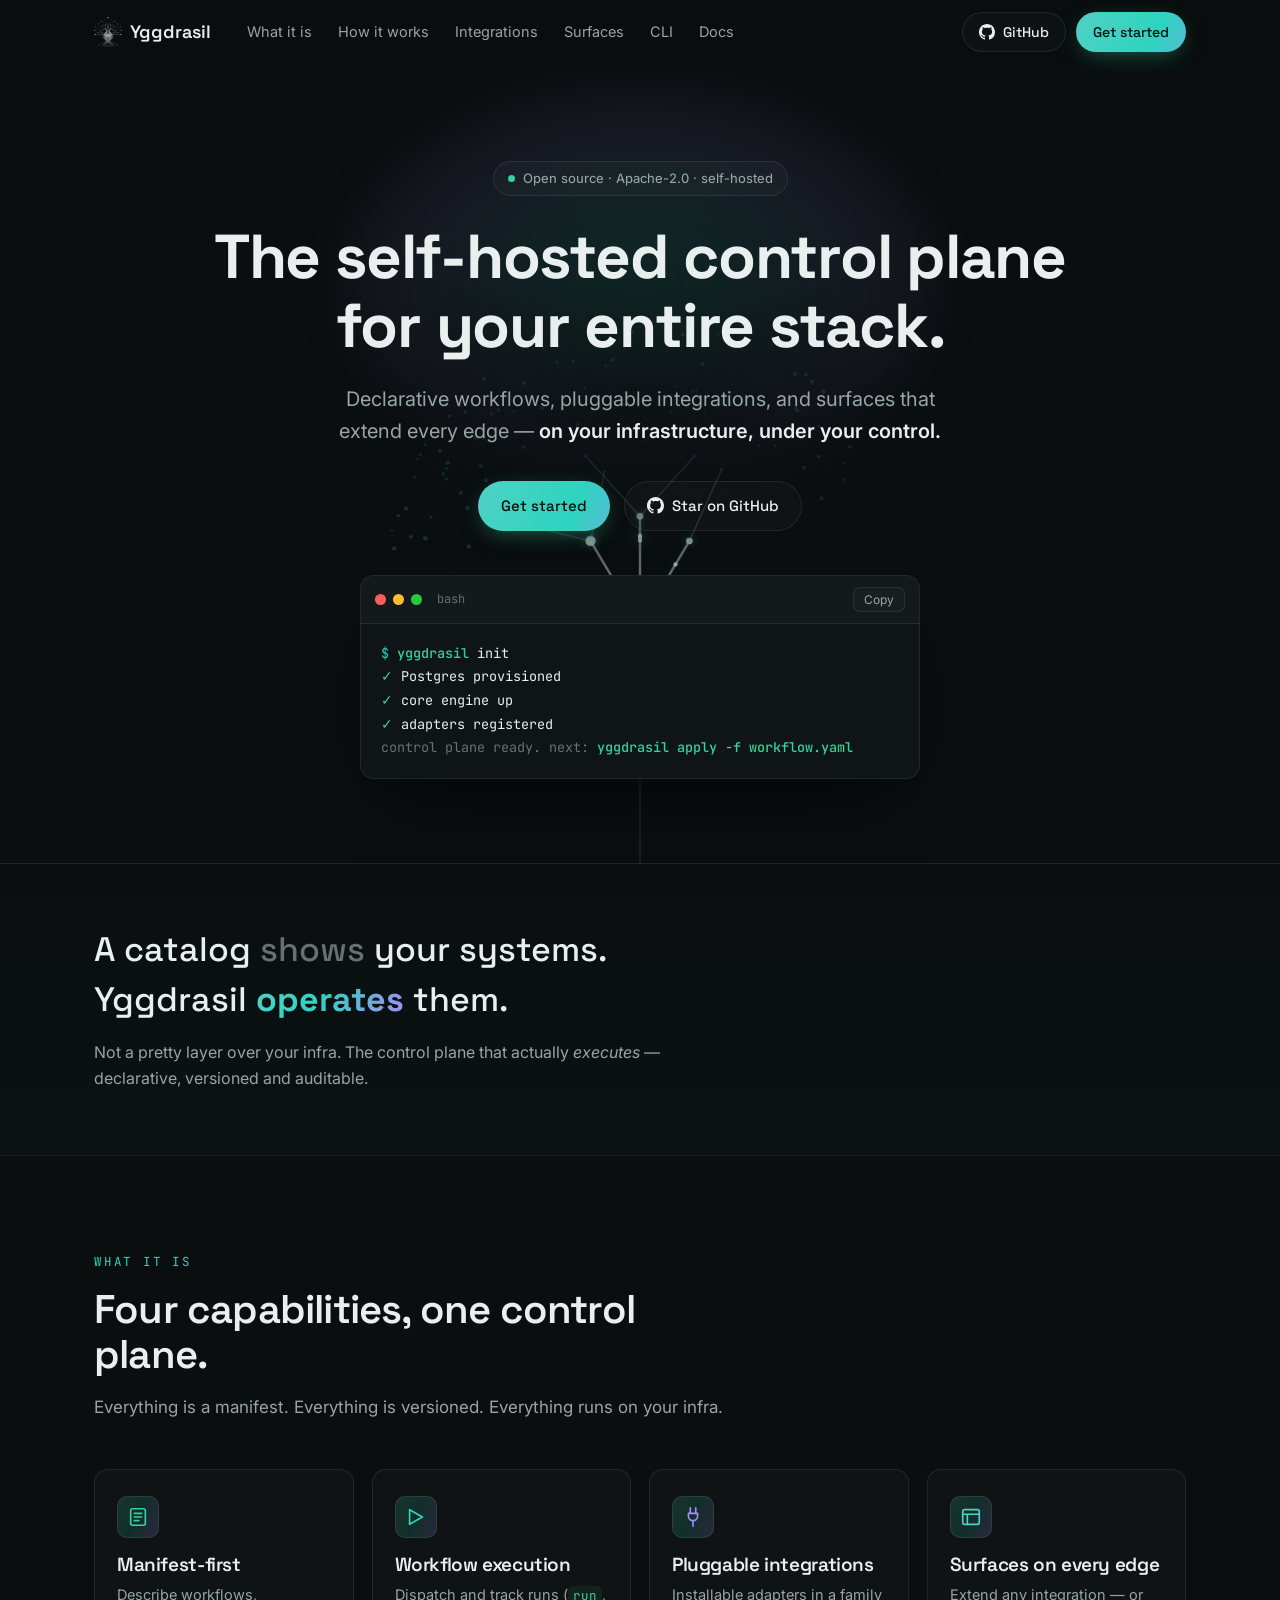
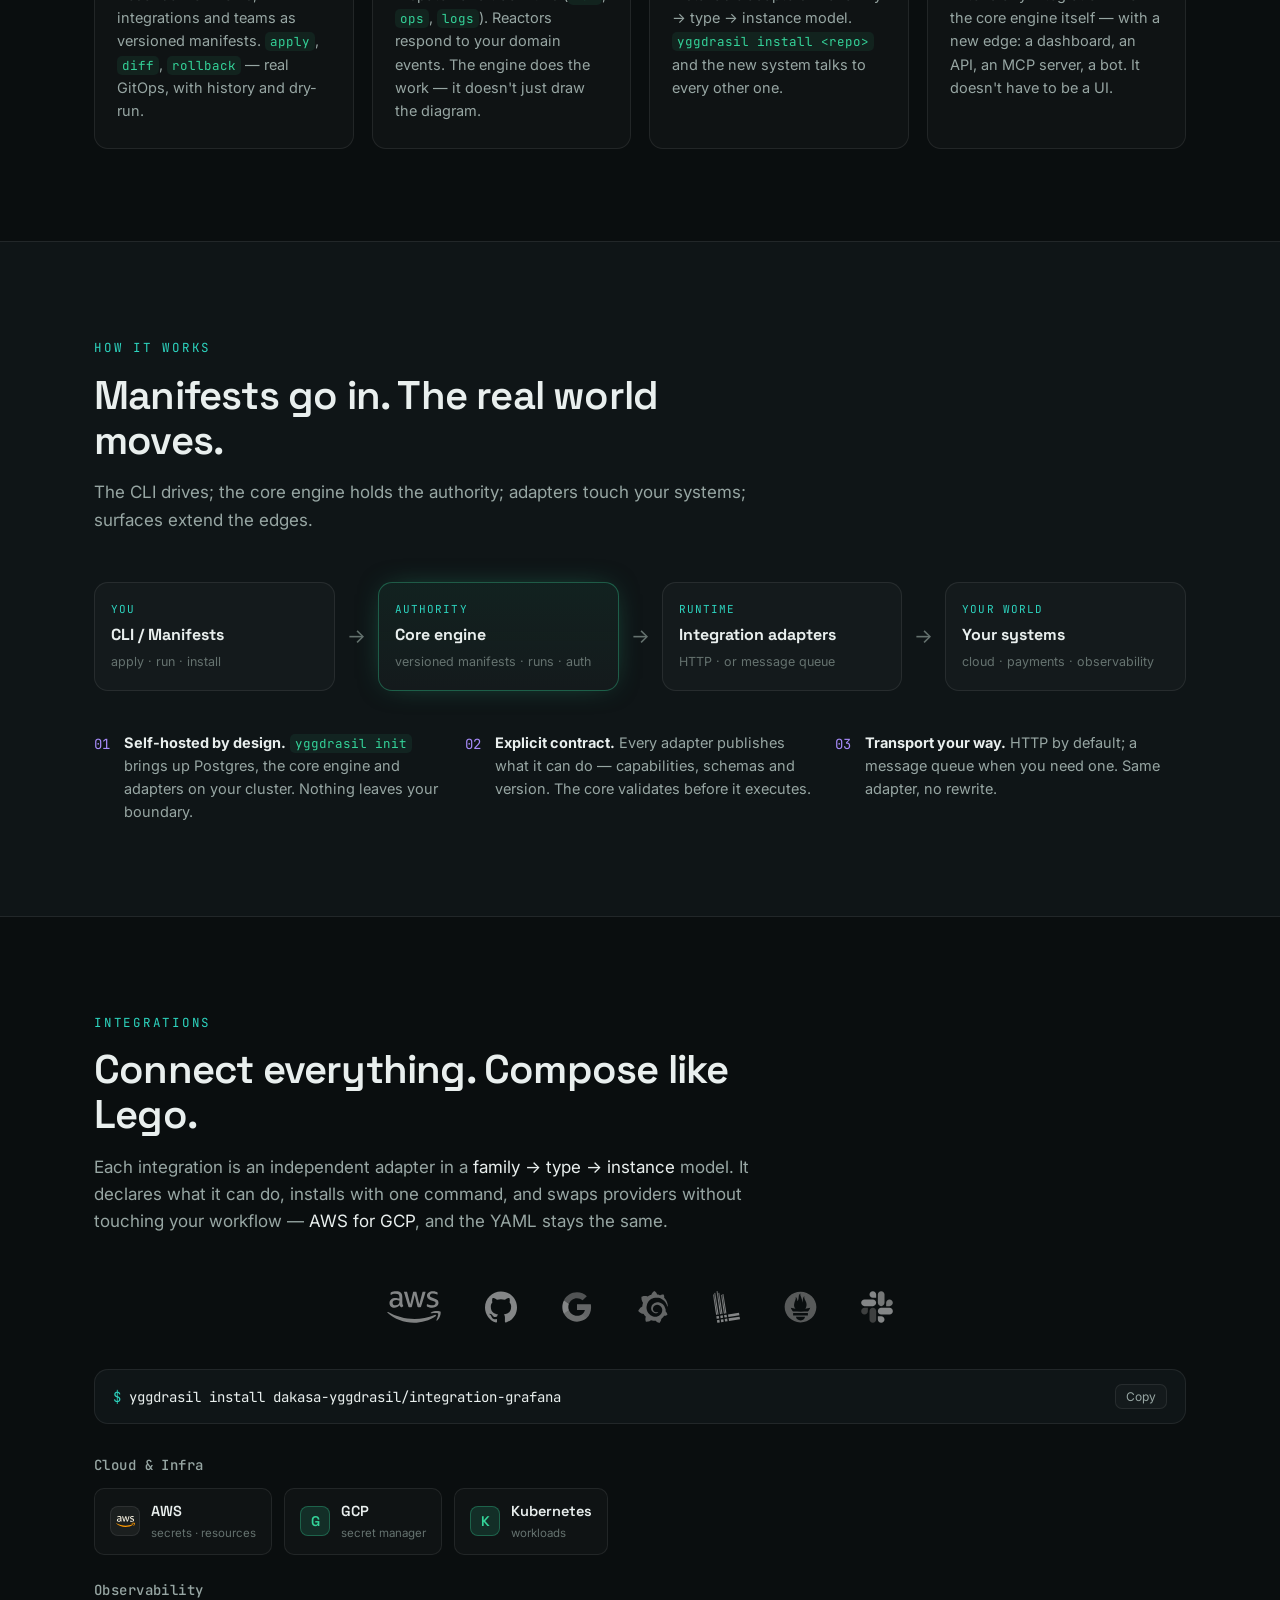
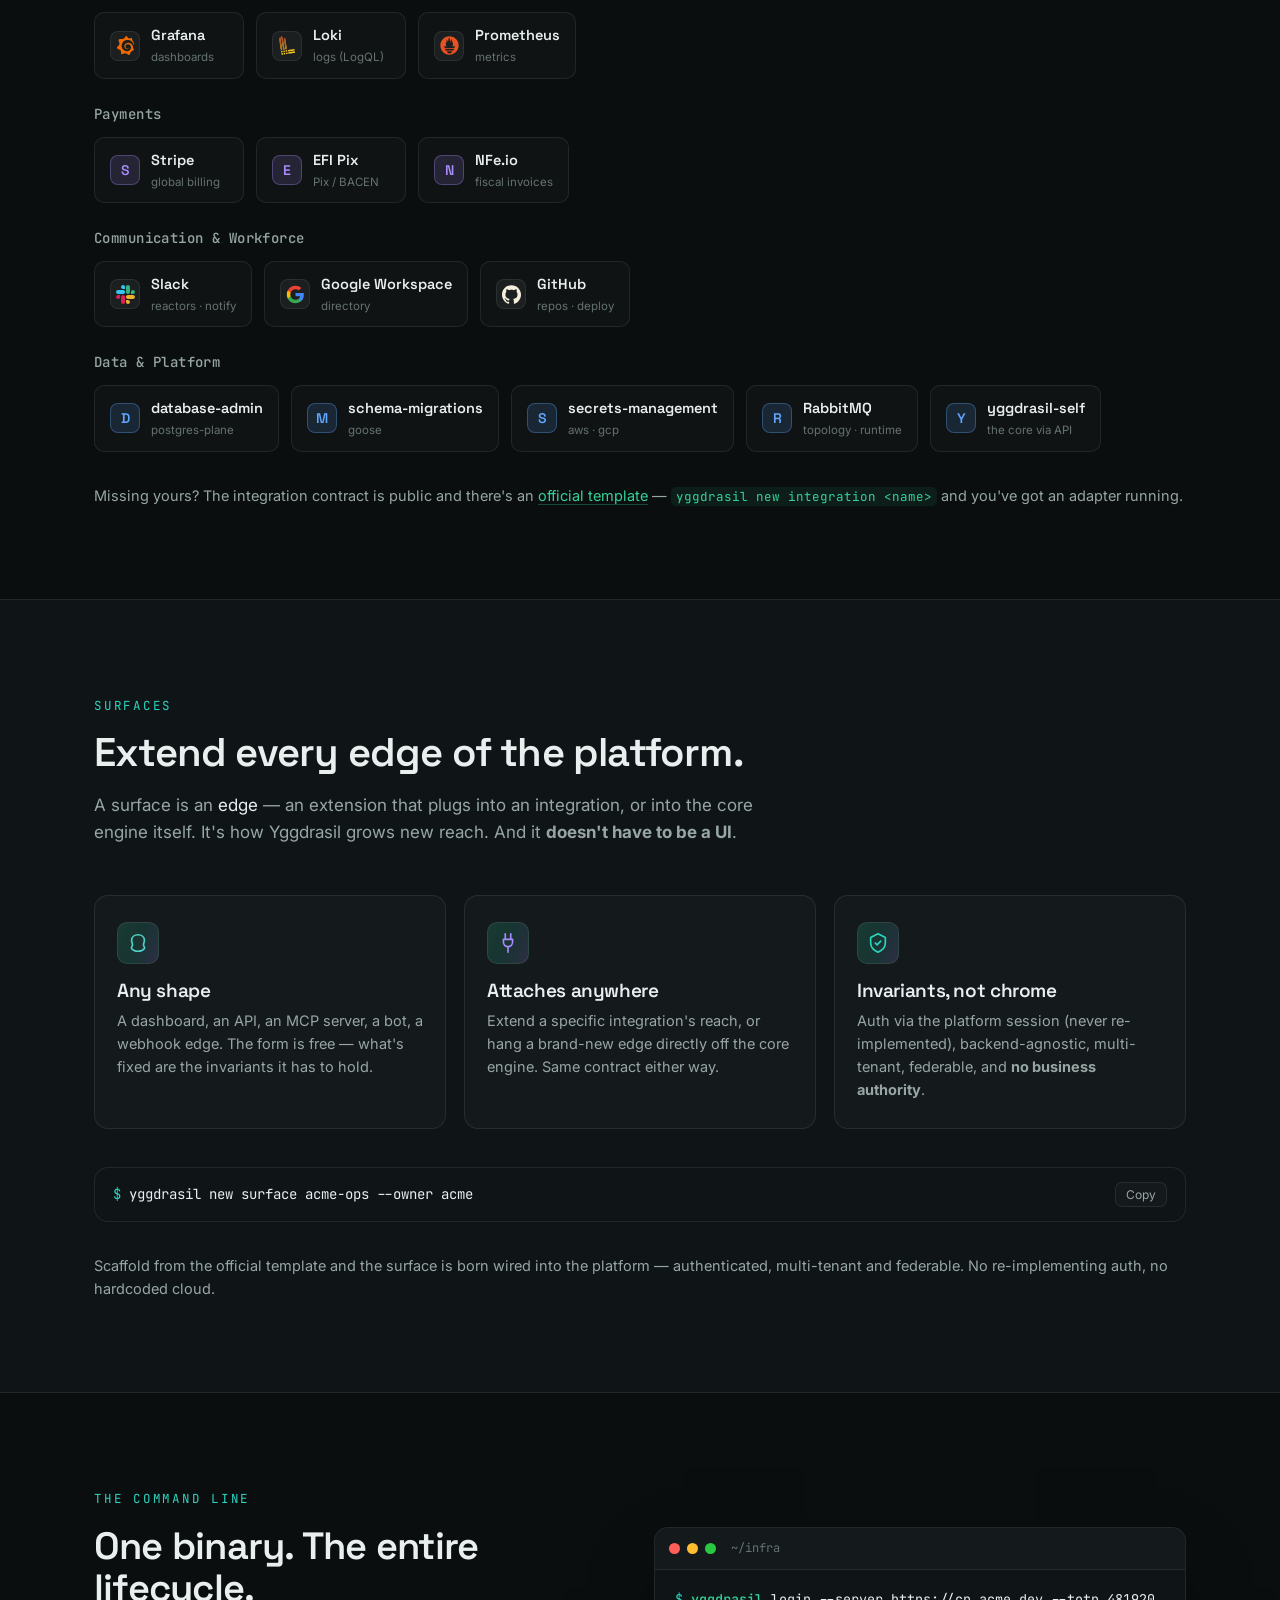
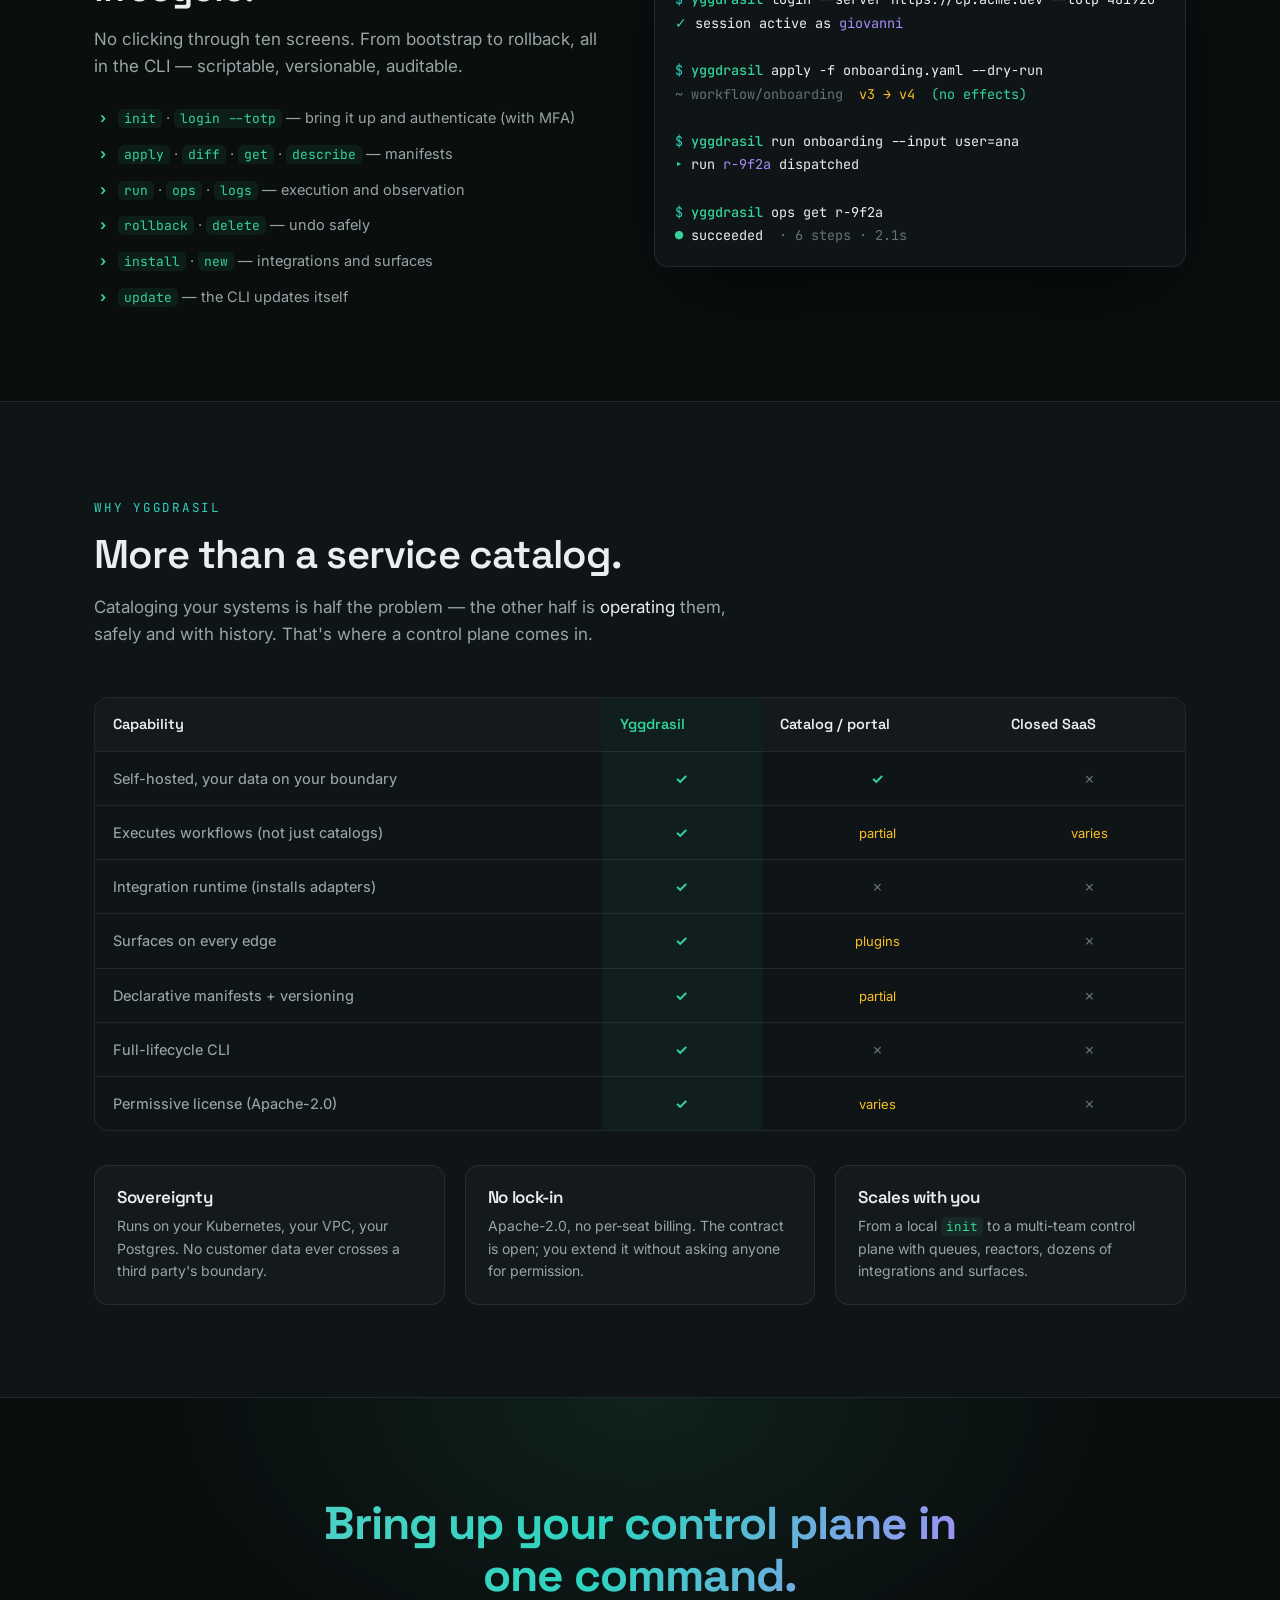
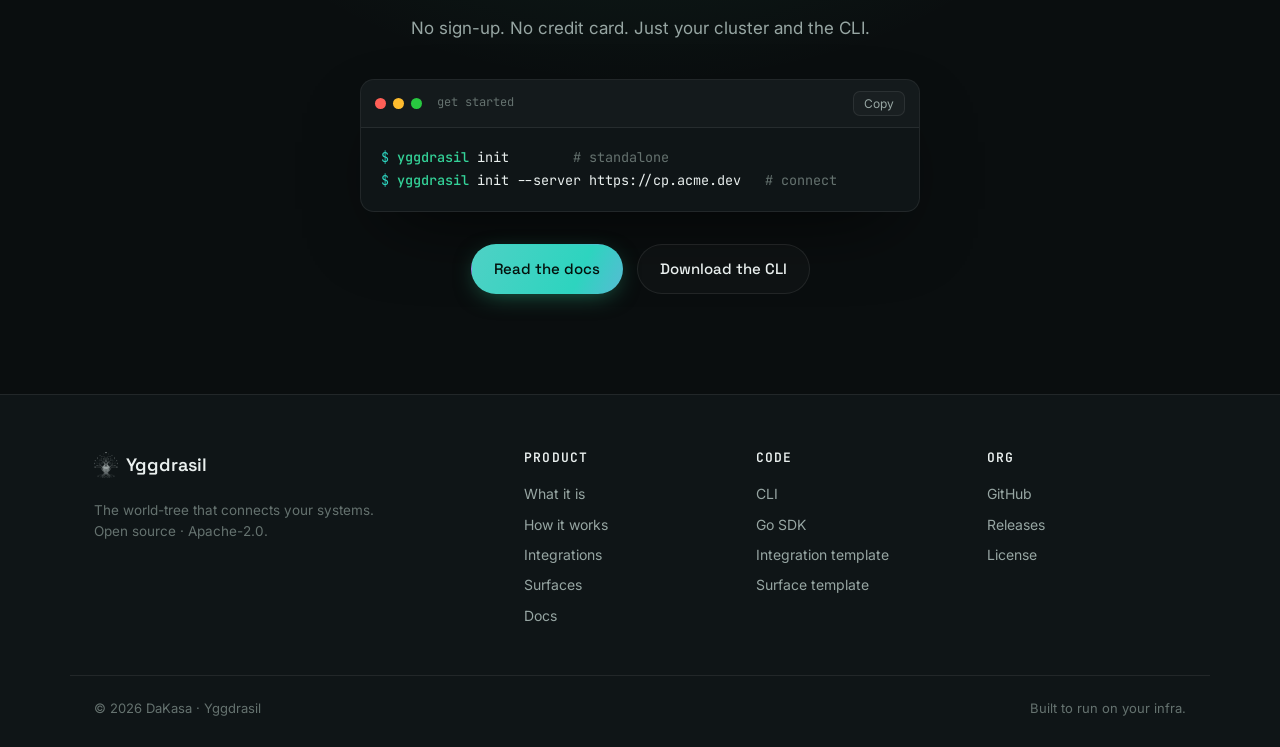
==== commit cf63701b: "feat(landing): English copy, interactive hero, edge-based Surfaces, integration icons - Rewrite the " ====
--- a/index.html
+++ b/index.html
@@ -1,22 +1,22 @@
 <!DOCTYPE html>
-<html lang="pt-BR">
+<html lang="en">
 <head>
 <meta charset="utf-8" />
 <meta name="viewport" content="width=device-width, initial-scale=1" />
-<title>Yggdrasil — o control plane self-hosted do seu stack</title>
-<meta name="description" content="Yggdrasil é o control plane self-hosted para workflows declarativos, integrações plugáveis e surfaces sob medida — rodando na sua infraestrutura, sob seu controle. Open source, Apache-2.0." />
+<title>Yggdrasil — the self-hosted control plane for your stack</title>
+<meta name="description" content="Yggdrasil is the self-hosted control plane for declarative workflows, pluggable integrations, and surfaces that extend every edge — running on your infrastructure, under your control. Open source, Apache-2.0." />
 <link rel="icon" href="assets/favicon-tree.png" type="image/png" />
 <meta name="theme-color" content="#0A0E0F" />
 
 <!-- Open Graph / Twitter -->
 <meta property="og:type" content="website" />
-<meta property="og:title" content="Yggdrasil — o control plane self-hosted do seu stack" />
-<meta property="og:description" content="Workflows declarativos, integrações plugáveis e surfaces sob medida. Na sua infra, sob o seu controle." />
+<meta property="og:title" content="Yggdrasil — the self-hosted control plane for your stack" />
+<meta property="og:description" content="Declarative workflows, pluggable integrations, and surfaces that extend every edge. On your infra, under your control." />
 <meta property="og:url" content="https://dakasa-yggdrasil.github.io/" />
 <meta property="og:image" content="https://dakasa-yggdrasil.github.io/assets/og.svg" />
 <meta name="twitter:card" content="summary_large_image" />
-<meta name="twitter:title" content="Yggdrasil — o control plane self-hosted do seu stack" />
-<meta name="twitter:description" content="Workflows declarativos, integrações plugáveis e surfaces sob medida." />
+<meta name="twitter:title" content="Yggdrasil — the self-hosted control plane for your stack" />
+<meta name="twitter:description" content="Declarative workflows, pluggable integrations, and surfaces that extend every edge." />
 <meta name="twitter:image" content="https://dakasa-yggdrasil.github.io/assets/og.svg" />
 
 <link rel="preconnect" href="https://fonts.googleapis.com" />
@@ -29,26 +29,26 @@
 <!-- ░░ NAV ░░ -->
 <header class="nav" id="nav">
   <div class="wrap nav__inner">
-    <a class="brand" href="#top" aria-label="Yggdrasil — início">
+    <a class="brand" href="#top" aria-label="Yggdrasil — home">
       <img class="brand__mark" src="assets/yggdrasil-mark.png" alt="" aria-hidden="true" />
       <span class="brand__name">Yggdrasil</span>
     </a>
-    <nav class="nav__links" aria-label="Principal">
-      <a href="#what">O que é</a>
-      <a href="#how">Como funciona</a>
-      <a href="#integrations">Integrações</a>
+    <nav class="nav__links" aria-label="Primary">
+      <a href="#what">What it is</a>
+      <a href="#how">How it works</a>
+      <a href="#integrations">Integrations</a>
       <a href="#surfaces">Surfaces</a>
       <a href="#cli">CLI</a>
-      <a href="https://github.com/dakasa-yggdrasil/yggdrasil" target="_blank" rel="noopener">Docs</a>
+      <a href="concepts/">Docs</a>
     </nav>
     <div class="nav__cta">
-      <a class="btn btn--ghost btn--sm" href="https://github.com/dakasa-yggdrasil" target="_blank" rel="noopener" aria-label="GitHub da organização">
+      <a class="btn btn--ghost btn--sm" href="https://github.com/dakasa-yggdrasil" target="_blank" rel="noopener" aria-label="GitHub organization">
         <svg width="16" height="16" viewBox="0 0 16 16" fill="currentColor" aria-hidden="true"><path d="M8 0C3.58 0 0 3.58 0 8c0 3.54 2.29 6.53 5.47 7.59.4.07.55-.17.55-.38 0-.19-.01-.82-.01-1.49-2.01.37-2.53-.49-2.69-.94-.09-.23-.48-.94-.82-1.13-.28-.15-.68-.52-.01-.53.63-.01 1.08.58 1.23.82.72 1.21 1.87.87 2.33.66.07-.52.28-.87.51-1.07-1.78-.2-3.64-.89-3.64-3.95 0-.87.31-1.59.82-2.15-.08-.2-.36-1.02.08-2.12 0 0 .67-.21 2.2.82.64-.18 1.32-.27 2-.27.68 0 1.36.09 2 .27 1.53-1.04 2.2-.82 2.2-.82.44 1.1.16 1.92.08 2.12.51.56.82 1.27.82 2.15 0 3.07-1.87 3.75-3.65 3.95.29.25.54.73.54 1.48 0 1.07-.01 1.93-.01 2.2 0 .21.15.46.55.38A8.01 8.01 0 0016 8c0-4.42-3.58-8-8-8z"/></svg>
         GitHub
       </a>
-      <a class="btn btn--solid btn--sm" href="#start">Começar</a>
-    </div>
-    <button class="nav__burger" id="burger" aria-label="Abrir menu" aria-expanded="false">
+      <a class="btn btn--solid btn--sm" href="#start">Get started</a>
+    </div>
+    <button class="nav__burger" id="burger" aria-label="Open menu" aria-expanded="false">
       <span></span><span></span><span></span>
     </button>
   </div>
@@ -57,39 +57,39 @@
 <main id="top">
 
 <!-- ░░ HERO ░░ -->
-<section class="hero">
-  <img class="hero__tree" src="assets/yggdrasil-logo.png" alt="" aria-hidden="true" />
+<section class="hero" id="hero">
+  <canvas class="hero__canvas" id="heroCanvas" aria-hidden="true"></canvas>
   <div class="hero__glow" aria-hidden="true"></div>
   <div class="wrap hero__inner">
     <a class="pill" href="#integrations">
       <span class="pill__dot"></span> Open source · Apache-2.0 · self-hosted
     </a>
     <h1 class="hero__title">
-      O control plane self-hosted<br />do seu stack inteiro.
+      The self-hosted control plane<br />for your entire stack.
     </h1>
     <p class="hero__sub">
-      Workflows declarativos, integrações plugáveis e surfaces sob medida —
-      <strong>na sua infraestrutura, sob o seu controle.</strong>
+      Declarative workflows, pluggable integrations, and surfaces that extend every edge —
+      <strong>on your infrastructure, under your control.</strong>
     </p>
     <div class="hero__actions">
-      <a class="btn btn--solid" href="#start">Começar agora</a>
+      <a class="btn btn--solid" href="#start">Get started</a>
       <a class="btn btn--ghost" href="https://github.com/dakasa-yggdrasil/yggdrasil" target="_blank" rel="noopener">
         <svg width="17" height="17" viewBox="0 0 16 16" fill="currentColor" aria-hidden="true"><path d="M8 0C3.58 0 0 3.58 0 8c0 3.54 2.29 6.53 5.47 7.59.4.07.55-.17.55-.38 0-.19-.01-.82-.01-1.49-2.01.37-2.53-.49-2.69-.94-.09-.23-.48-.94-.82-1.13-.28-.15-.68-.52-.01-.53.63-.01 1.08.58 1.23.82.72 1.21 1.87.87 2.33.66.07-.52.28-.87.51-1.07-1.78-.2-3.64-.89-3.64-3.95 0-.87.31-1.59.82-2.15-.08-.2-.36-1.02.08-2.12 0 0 .67-.21 2.2.82.64-.18 1.32-.27 2-.27.68 0 1.36.09 2 .27 1.53-1.04 2.2-.82 2.2-.82.44 1.1.16 1.92.08 2.12.51.56.82 1.27.82 2.15 0 3.07-1.87 3.75-3.65 3.95.29.25.54.73.54 1.48 0 1.07-.01 1.93-.01 2.2 0 .21.15.46.55.38A8.01 8.01 0 0016 8c0-4.42-3.58-8-8-8z"/></svg>
-        Star no GitHub
+        Star on GitHub
       </a>
     </div>
 
-    <div class="terminal" role="group" aria-label="Bootstrap em um comando">
+    <div class="terminal" role="group" aria-label="Bootstrap in one command">
       <div class="terminal__bar">
         <span class="dot dot--r"></span><span class="dot dot--y"></span><span class="dot dot--g"></span>
         <span class="terminal__title">bash</span>
-        <button class="copy" data-copy="yggdrasil init" aria-label="Copiar comando">Copiar</button>
+        <button class="copy" data-copy="yggdrasil init" aria-label="Copy command">Copy</button>
       </div>
       <pre class="terminal__body"><code><span class="c-prompt">$</span> <span class="c-cmd">yggdrasil</span> init
-<span class="c-ok">✓</span> Postgres provisionado
-<span class="c-ok">✓</span> yggdrasil-core no ar  <span class="c-dim">:8080</span>
-<span class="c-ok">✓</span> adapters registrados
-<span class="c-dim">control plane de pé. próximo:</span> <span class="c-cmd">yggdrasil apply -f workflow.yaml</span></code></pre>
+<span class="c-ok">✓</span> Postgres provisioned
+<span class="c-ok">✓</span> core engine up
+<span class="c-ok">✓</span> adapters registered
+<span class="c-dim">control plane ready. next:</span> <span class="c-cmd">yggdrasil apply -f workflow.yaml</span></code></pre>
     </div>
   </div>
 </section>
@@ -98,10 +98,10 @@
 <section class="position">
   <div class="wrap">
     <p class="position__line">
-      Um catálogo <em>mostra</em> seus sistemas.
-      <span class="position__hi">O Yggdrasil <strong>opera</strong> eles.</span>
+      A catalog <em>shows</em> your systems.
+      <span class="position__hi">Yggdrasil <strong>operates</strong> them.</span>
     </p>
-    <p class="position__note">Não é uma camada bonita por cima da sua infra. É o plano de controle que <em>executa</em> — declarativo, versionado e auditável.</p>
+    <p class="position__note">Not a pretty layer over your infra. The control plane that actually <em>executes</em> — declarative, versioned and auditable.</p>
   </div>
 </section>
 
@@ -109,30 +109,30 @@
 <section class="section" id="what">
   <div class="wrap">
     <header class="section__head">
-      <span class="kicker">O que é</span>
-      <h2>Quatro capacidades, um plano de controle.</h2>
-      <p class="lede">Tudo é manifesto. Tudo é versionado. Tudo roda na sua infra.</p>
+      <span class="kicker">What it is</span>
+      <h2>Four capabilities, one control plane.</h2>
+      <p class="lede">Everything is a manifest. Everything is versioned. Everything runs on your infra.</p>
     </header>
     <div class="grid grid--4">
       <article class="card">
         <div class="card__icon" data-i="manifest"></div>
         <h3>Manifest-first</h3>
-        <p>Descreva workflows, integrações e times como manifestos versionados. <code>apply</code>, <code>diff</code>, <code>rollback</code> — GitOps de verdade, com histórico e dry-run.</p>
+        <p>Describe workflows, integrations and teams as versioned manifests. <code>apply</code>, <code>diff</code>, <code>rollback</code> — real GitOps, with history and dry-run.</p>
       </article>
       <article class="card">
         <div class="card__icon" data-i="run"></div>
-        <h3>Execução de workflows</h3>
-        <p>Dispare e acompanhe runs (<code>run</code>, <code>ops</code>, <code>logs</code>). Reactors reagem a eventos do seu domínio. O orquestrador faz o trabalho — não só desenha o diagrama.</p>
+        <h3>Workflow execution</h3>
+        <p>Dispatch and track runs (<code>run</code>, <code>ops</code>, <code>logs</code>). Reactors respond to your domain events. The engine does the work — it doesn't just draw the diagram.</p>
       </article>
       <article class="card">
         <div class="card__icon" data-i="plug"></div>
-        <h3>Integrações plugáveis</h3>
-        <p>Adapters instaláveis no modelo família → tipo → instância. <code>yggdrasil install &lt;repo&gt;</code> e o sistema novo fala com todos os outros.</p>
+        <h3>Pluggable integrations</h3>
+        <p>Installable adapters in a family → type → instance model. <code>yggdrasil install &lt;repo&gt;</code> and the new system talks to every other one.</p>
       </article>
       <article class="card">
         <div class="card__icon" data-i="surface"></div>
-        <h3>Surfaces sob medida</h3>
-        <p>Cada integração pode publicar sua própria interface interna — dashboard, wizard, API ou bot — sobre um design system compartilhado e a sessão do Yggdrasil.</p>
+        <h3>Surfaces on every edge</h3>
+        <p>Extend any integration — or the core engine itself — with a new edge: a dashboard, an API, an MCP server, a bot. It doesn't have to be a UI.</p>
       </article>
     </div>
   </div>
@@ -142,41 +142,41 @@
 <section class="section section--alt" id="how">
   <div class="wrap">
     <header class="section__head">
-      <span class="kicker">Como funciona</span>
-      <h2>Manifestos entram. O mundo real se move.</h2>
-      <p class="lede">A CLI dirige; o core tem a autoridade; os adapters tocam seus sistemas; as surfaces dão a cara.</p>
+      <span class="kicker">How it works</span>
+      <h2>Manifests go in. The real world moves.</h2>
+      <p class="lede">The CLI drives; the core engine holds the authority; adapters touch your systems; surfaces extend the edges.</p>
     </header>
 
-    <div class="flow" role="img" aria-label="Fluxo: CLI e manifestos para o core, do core para os adapters, dos adapters para os seus sistemas">
+    <div class="flow" role="img" aria-label="Flow: CLI and manifests to the core engine, then to adapters, then to your systems">
       <div class="flow__node">
-        <span class="flow__tag">você</span>
-        <strong>CLI / Manifestos</strong>
+        <span class="flow__tag">you</span>
+        <strong>CLI / Manifests</strong>
         <small>apply · run · install</small>
       </div>
       <div class="flow__arrow" aria-hidden="true">→</div>
       <div class="flow__node flow__node--core">
-        <span class="flow__tag">autoridade</span>
-        <strong>yggdrasil-core</strong>
-        <small>manifestos versionados · runs · auth</small>
+        <span class="flow__tag">authority</span>
+        <strong>Core engine</strong>
+        <small>versioned manifests · runs · auth</small>
       </div>
       <div class="flow__arrow" aria-hidden="true">→</div>
       <div class="flow__node">
         <span class="flow__tag">runtime</span>
         <strong>Integration adapters</strong>
-        <small>http_json · ou RabbitMQ</small>
+        <small>HTTP · or message queue</small>
       </div>
       <div class="flow__arrow" aria-hidden="true">→</div>
       <div class="flow__node">
-        <span class="flow__tag">seu mundo</span>
-        <strong>Seus sistemas</strong>
-        <small>cloud · pagamentos · observabilidade</small>
+        <span class="flow__tag">your world</span>
+        <strong>Your systems</strong>
+        <small>cloud · payments · observability</small>
       </div>
     </div>
 
     <div class="how__points">
-      <div class="how__point"><span class="how__num">01</span><p><strong>Self-hosted por construção.</strong> <code>yggdrasil init</code> sobe Postgres + core + adapters no seu cluster. Nada sai da sua fronteira.</p></div>
-      <div class="how__point"><span class="how__num">02</span><p><strong>Contrato explícito.</strong> Cada adapter publica seu <code>Describe()</code> — capacidades, schemas e versão. O core valida antes de executar.</p></div>
-      <div class="how__point"><span class="how__num">03</span><p><strong>Transporte à sua escolha.</strong> HTTP por padrão; RabbitMQ/AMQP quando você precisa de fila. O mesmo adapter, sem reescrever.</p></div>
+      <div class="how__point"><span class="how__num">01</span><p><strong>Self-hosted by design.</strong> <code>yggdrasil init</code> brings up Postgres, the core engine and adapters on your cluster. Nothing leaves your boundary.</p></div>
+      <div class="how__point"><span class="how__num">02</span><p><strong>Explicit contract.</strong> Every adapter publishes what it can do — capabilities, schemas and version. The core validates before it executes.</p></div>
+      <div class="how__point"><span class="how__num">03</span><p><strong>Transport your way.</strong> HTTP by default; a message queue when you need one. Same adapter, no rewrite.</p></div>
     </div>
   </div>
 </section>
@@ -185,12 +185,12 @@
 <section class="section" id="integrations">
   <div class="wrap">
     <header class="section__head">
-      <span class="kicker">Integrações</span>
-      <h2>Conecte tudo. Componha como Lego.</h2>
-      <p class="lede">Cada integração é um adapter independente no modelo <em>família → tipo → instância</em>. Declara seu contrato via <code>Describe()</code>, instala com um comando e troca de provider sem mexer no workflow — <em>AWS por GCP</em>, e o YAML continua o mesmo.</p>
+      <span class="kicker">Integrations</span>
+      <h2>Connect everything. Compose like Lego.</h2>
+      <p class="lede">Each integration is an independent adapter in a <em>family → type → instance</em> model. It declares what it can do, installs with one command, and swaps providers without touching your workflow — <em>AWS for GCP</em>, and the YAML stays the same.</p>
     </header>
 
-    <div class="logo-wall" aria-label="Algumas das integrações disponíveis">
+    <div class="logo-wall" aria-label="A few of the available integrations">
       <span class="logo-wall__item"><img src="assets/brand/aws.svg" alt="AWS" loading="lazy" /></span>
       <span class="logo-wall__item"><img src="assets/brand/github.svg" alt="GitHub" loading="lazy" /></span>
       <span class="logo-wall__item"><img src="assets/brand/google.svg" alt="Google Workspace" loading="lazy" /></span>
@@ -202,54 +202,54 @@
 
     <div class="install-strip">
       <code><span class="c-prompt">$</span> yggdrasil install dakasa-yggdrasil/integration-grafana</code>
-      <button class="copy copy--inline" data-copy="yggdrasil install dakasa-yggdrasil/integration-grafana" aria-label="Copiar comando">Copiar</button>
+      <button class="copy copy--inline" data-copy="yggdrasil install dakasa-yggdrasil/integration-grafana" aria-label="Copy command">Copy</button>
     </div>
 
     <div class="cat">
       <div class="cat__group">
         <h4 class="cat__title">Cloud &amp; Infra</h4>
         <div class="chips">
-          <span class="chip" data-c="cloud"><b>AWS</b><small>secrets · recursos</small></span>
-          <span class="chip" data-c="cloud"><b>GCP</b><small>secret manager</small></span>
-          <span class="chip" data-c="cloud"><b>Kubernetes</b><small>workloads</small></span>
+          <span class="chip" data-c="cloud"><span class="chip__ico"><img src="assets/brand/aws.svg" alt="" loading="lazy" /></span><span class="chip__txt"><b>AWS</b><small>secrets · resources</small></span></span>
+          <span class="chip" data-c="cloud"><span class="chip__ico chip__ico--mono">G</span><span class="chip__txt"><b>GCP</b><small>secret manager</small></span></span>
+          <span class="chip" data-c="cloud"><span class="chip__ico chip__ico--mono">K</span><span class="chip__txt"><b>Kubernetes</b><small>workloads</small></span></span>
         </div>
       </div>
       <div class="cat__group">
-        <h4 class="cat__title">Observabilidade</h4>
+        <h4 class="cat__title">Observability</h4>
         <div class="chips">
-          <span class="chip" data-c="obs"><b>Grafana</b><small>dashboards</small></span>
-          <span class="chip" data-c="obs"><b>Loki</b><small>logs (LogQL)</small></span>
-          <span class="chip" data-c="obs"><b>Prometheus</b><small>métricas</small></span>
+          <span class="chip" data-c="obs"><span class="chip__ico"><img src="assets/brand/grafana.svg" alt="" loading="lazy" /></span><span class="chip__txt"><b>Grafana</b><small>dashboards</small></span></span>
+          <span class="chip" data-c="obs"><span class="chip__ico"><img src="assets/brand/loki.svg" alt="" loading="lazy" /></span><span class="chip__txt"><b>Loki</b><small>logs (LogQL)</small></span></span>
+          <span class="chip" data-c="obs"><span class="chip__ico"><img src="assets/brand/prometheus.svg" alt="" loading="lazy" /></span><span class="chip__txt"><b>Prometheus</b><small>metrics</small></span></span>
         </div>
       </div>
       <div class="cat__group">
-        <h4 class="cat__title">Pagamentos</h4>
+        <h4 class="cat__title">Payments</h4>
         <div class="chips">
-          <span class="chip" data-c="pay"><b>Stripe</b><small>cobranças globais</small></span>
-          <span class="chip" data-c="pay"><b>EFI Pix</b><small>Pix / BACEN</small></span>
-          <span class="chip" data-c="pay"><b>NFe.io</b><small>NFSe fiscal</small></span>
+          <span class="chip" data-c="pay"><span class="chip__ico chip__ico--mono">S</span><span class="chip__txt"><b>Stripe</b><small>global billing</small></span></span>
+          <span class="chip" data-c="pay"><span class="chip__ico chip__ico--mono">E</span><span class="chip__txt"><b>EFI Pix</b><small>Pix / BACEN</small></span></span>
+          <span class="chip" data-c="pay"><span class="chip__ico chip__ico--mono">N</span><span class="chip__txt"><b>NFe.io</b><small>fiscal invoices</small></span></span>
         </div>
       </div>
       <div class="cat__group">
-        <h4 class="cat__title">Comunicação &amp; Workforce</h4>
+        <h4 class="cat__title">Communication &amp; Workforce</h4>
         <div class="chips">
-          <span class="chip" data-c="comm"><b>Slack</b><small>reactors · notif.</small></span>
-          <span class="chip" data-c="comm"><b>Google Workspace</b><small>diretório</small></span>
-          <span class="chip" data-c="comm"><b>GitHub</b><small>repos · deploy</small></span>
+          <span class="chip" data-c="comm"><span class="chip__ico"><img src="assets/brand/slack.svg" alt="" loading="lazy" /></span><span class="chip__txt"><b>Slack</b><small>reactors · notify</small></span></span>
+          <span class="chip" data-c="comm"><span class="chip__ico"><img src="assets/brand/google.svg" alt="" loading="lazy" /></span><span class="chip__txt"><b>Google Workspace</b><small>directory</small></span></span>
+          <span class="chip" data-c="comm"><span class="chip__ico"><img src="assets/brand/github.svg" alt="" loading="lazy" /></span><span class="chip__txt"><b>GitHub</b><small>repos · deploy</small></span></span>
         </div>
       </div>
       <div class="cat__group">
-        <h4 class="cat__title">Dados &amp; Plataforma</h4>
+        <h4 class="cat__title">Data &amp; Platform</h4>
         <div class="chips">
-          <span class="chip" data-c="data"><b>database-admin</b><small>postgres-plane</small></span>
-          <span class="chip" data-c="data"><b>schema-migrations</b><small>goose</small></span>
-          <span class="chip" data-c="data"><b>secrets-management</b><small>aws · gcp</small></span>
-          <span class="chip" data-c="data"><b>RabbitMQ</b><small>topologia · runtime</small></span>
-          <span class="chip" data-c="data"><b>yggdrasil-self</b><small>o core via API</small></span>
+          <span class="chip" data-c="data"><span class="chip__ico chip__ico--mono">D</span><span class="chip__txt"><b>database-admin</b><small>postgres-plane</small></span></span>
+          <span class="chip" data-c="data"><span class="chip__ico chip__ico--mono">M</span><span class="chip__txt"><b>schema-migrations</b><small>goose</small></span></span>
+          <span class="chip" data-c="data"><span class="chip__ico chip__ico--mono">S</span><span class="chip__txt"><b>secrets-management</b><small>aws · gcp</small></span></span>
+          <span class="chip" data-c="data"><span class="chip__ico chip__ico--mono">R</span><span class="chip__txt"><b>RabbitMQ</b><small>topology · runtime</small></span></span>
+          <span class="chip" data-c="data"><span class="chip__ico chip__ico--mono">Y</span><span class="chip__txt"><b>yggdrasil-self</b><small>the core via API</small></span></span>
         </div>
       </div>
     </div>
-    <p class="cat__foot">Falta a sua? O contrato de integração é público e há um <a href="https://github.com/dakasa-yggdrasil/integration-template" target="_blank" rel="noopener">template oficial</a> — <code>yggdrasil new integration &lt;nome&gt;</code> e você tem um adapter de pé.</p>
+    <p class="cat__foot">Missing yours? The integration contract is public and there's an <a href="https://github.com/dakasa-yggdrasil/integration-template" target="_blank" rel="noopener">official template</a> — <code>yggdrasil new integration &lt;name&gt;</code> and you've got an adapter running.</p>
   </div>
 </section>
 
@@ -258,33 +258,33 @@
   <div class="wrap">
     <header class="section__head">
       <span class="kicker">Surfaces</span>
-      <h2>Toda integração ganha sua própria interface.</h2>
-      <p class="lede">Surfaces são as bordas de UI do Yggdrasil — o <em>painel interno</em> do seu time de plataforma, não um frontend de cliente. Um console central agrega todas elas, sobre um design system compartilhado e a sessão de auth do core.</p>
+      <h2>Extend every edge of the platform.</h2>
+      <p class="lede">A surface is an <em>edge</em> — an extension that plugs into an integration, or into the core engine itself. It's how Yggdrasil grows new reach. And it <strong>doesn't have to be a UI</strong>.</p>
     </header>
 
     <div class="grid grid--3">
       <article class="card">
         <div class="card__icon" data-i="shape"></div>
-        <h3>Qualquer forma</h3>
-        <p>Uma surface é modelada como um <em>slime</em>: pode ser dashboard, wizard, API, bot ou MCP. A forma é livre — o que é fixo são os invariantes.</p>
+        <h3>Any shape</h3>
+        <p>A dashboard, an API, an MCP server, a bot, a webhook edge. The form is free — what's fixed are the invariants it has to hold.</p>
+      </article>
+      <article class="card">
+        <div class="card__icon" data-i="plug"></div>
+        <h3>Attaches anywhere</h3>
+        <p>Extend a specific integration's reach, or hang a brand-new edge directly off the core engine. Same contract either way.</p>
       </article>
       <article class="card">
         <div class="card__icon" data-i="lock"></div>
-        <h3>Invariantes, não chrome</h3>
-        <p>Auth pela sessão do Yggdrasil (nunca reimplementada), backend-agnostic (fala só com a API do core), multi-tenant, federável e <strong>sem autoridade de negócio</strong>.</p>
-      </article>
-      <article class="card">
-        <div class="card__icon" data-i="kit"></div>
-        <h3>Design system compartilhado</h3>
-        <p>O <code>surface-toolkit</code> traz o <code>IntegrationAdminShell</code>, hooks e componentes prontos. O console reúne console, auth e os painéis de cada integração num lugar só.</p>
+        <h3>Invariants, not chrome</h3>
+        <p>Auth via the platform session (never re-implemented), backend-agnostic, multi-tenant, federable, and <strong>no business authority</strong>.</p>
       </article>
     </div>
 
     <div class="install-strip install-strip--mt">
       <code><span class="c-prompt">$</span> yggdrasil new surface acme-ops --owner acme</code>
-      <button class="copy copy--inline" data-copy="yggdrasil new surface acme-ops --owner acme" aria-label="Copiar comando">Copiar</button>
-    </div>
-    <p class="cat__foot">Scaffold a partir do template oficial e a surface já nasce plugada no console — autenticada, multi-tenant e federável. Sem reimplementar login, sem hardcodar cloud.</p>
+      <button class="copy copy--inline" data-copy="yggdrasil new surface acme-ops --owner acme" aria-label="Copy command">Copy</button>
+    </div>
+    <p class="cat__foot">Scaffold from the official template and the surface is born wired into the platform — authenticated, multi-tenant and federable. No re-implementing auth, no hardcoded cloud.</p>
   </div>
 </section>
 
@@ -292,16 +292,16 @@
 <section class="section" id="cli">
   <div class="wrap cli__wrap">
     <div class="cli__copy">
-      <span class="kicker">A linha de comando</span>
-      <h2>Um binário. O ciclo de vida inteiro.</h2>
-      <p class="lede">Sem clicar em dez telas. Do bootstrap ao rollback, tudo na CLI — scriptável, versionável, auditável.</p>
+      <span class="kicker">The command line</span>
+      <h2>One binary. The entire lifecycle.</h2>
+      <p class="lede">No clicking through ten screens. From bootstrap to rollback, all in the CLI — scriptable, versionable, auditable.</p>
       <ul class="cli__list">
-        <li><code>init</code> · <code>login --totp</code> — sobe e autentica (com MFA)</li>
-        <li><code>apply</code> · <code>diff</code> · <code>get</code> · <code>describe</code> — manifestos</li>
-        <li><code>run</code> · <code>ops</code> · <code>logs</code> — execução e observação</li>
-        <li><code>rollback</code> · <code>delete</code> — desfaça com segurança</li>
-        <li><code>install</code> · <code>new</code> — integrações e surfaces</li>
-        <li><code>update</code> — a própria CLI se atualiza</li>
+        <li><code>init</code> · <code>login --totp</code> — bring it up and authenticate (with MFA)</li>
+        <li><code>apply</code> · <code>diff</code> · <code>get</code> · <code>describe</code> — manifests</li>
+        <li><code>run</code> · <code>ops</code> · <code>logs</code> — execution and observation</li>
+        <li><code>rollback</code> · <code>delete</code> — undo safely</li>
+        <li><code>install</code> · <code>new</code> — integrations and surfaces</li>
+        <li><code>update</code> — the CLI updates itself</li>
       </ul>
     </div>
     <div class="terminal terminal--tall">
@@ -310,16 +310,16 @@
         <span class="terminal__title">~/infra</span>
       </div>
       <pre class="terminal__body"><code><span class="c-prompt">$</span> <span class="c-cmd">yggdrasil</span> login --server https://cp.acme.dev --totp 481920
-<span class="c-ok">✓</span> sessão ativa como <span class="c-str">giovanni</span>
+<span class="c-ok">✓</span> session active as <span class="c-str">giovanni</span>
 
 <span class="c-prompt">$</span> <span class="c-cmd">yggdrasil</span> apply -f onboarding.yaml --dry-run
-<span class="c-dim">~ workflow/onboarding</span>  <span class="c-y">v3 → v4</span>  <span class="c-ok">(sem efeitos)</span>
+<span class="c-dim">~ workflow/onboarding</span>  <span class="c-y">v3 → v4</span>  <span class="c-ok">(no effects)</span>
 
 <span class="c-prompt">$</span> <span class="c-cmd">yggdrasil</span> run onboarding --input user=ana
-<span class="c-ok">▸</span> run <span class="c-str">r-9f2a</span> despachado
+<span class="c-ok">▸</span> run <span class="c-str">r-9f2a</span> dispatched
 
 <span class="c-prompt">$</span> <span class="c-cmd">yggdrasil</span> ops get r-9f2a
-<span class="c-ok">●</span> succeeded  <span class="c-dim">· 6 passos · 2.1s</span></code></pre>
+<span class="c-ok">●</span> succeeded  <span class="c-dim">· 6 steps · 2.1s</span></code></pre>
     </div>
   </div>
 </section>
@@ -328,32 +328,32 @@
 <section class="section section--alt" id="compare">
   <div class="wrap">
     <header class="section__head">
-      <span class="kicker">Por que Yggdrasil</span>
-      <h2>Mais que um catálogo de serviços.</h2>
-      <p class="lede">Catalogar seus sistemas é metade do problema — a outra metade é <em>operá-los</em>, com segurança e histórico. É aí que um control plane entra.</p>
+      <span class="kicker">Why Yggdrasil</span>
+      <h2>More than a service catalog.</h2>
+      <p class="lede">Cataloging your systems is half the problem — the other half is <em>operating</em> them, safely and with history. That's where a control plane comes in.</p>
     </header>
 
     <div class="table-wrap">
       <table class="compare">
         <thead>
-          <tr><th scope="col">Capacidade</th><th scope="col" class="is-us">Yggdrasil</th><th scope="col">Catálogo / portal</th><th scope="col">SaaS fechado</th></tr>
+          <tr><th scope="col">Capability</th><th scope="col" class="is-us">Yggdrasil</th><th scope="col">Catalog / portal</th><th scope="col">Closed SaaS</th></tr>
         </thead>
         <tbody>
-          <tr><th scope="row">Self-hosted, seus dados na sua fronteira</th><td class="is-us"><span class="yes">✓</span></td><td><span class="yes">✓</span></td><td><span class="no">✗</span></td></tr>
-          <tr><th scope="row">Executa workflows (não só cataloga)</th><td class="is-us"><span class="yes">✓</span></td><td><span class="mid">parcial</span></td><td><span class="mid">varia</span></td></tr>
-          <tr><th scope="row">Runtime de integração (instala adapters)</th><td class="is-us"><span class="yes">✓</span></td><td><span class="no">✗</span></td><td><span class="no">✗</span></td></tr>
-          <tr><th scope="row">Surfaces próprias por integração</th><td class="is-us"><span class="yes">✓</span></td><td><span class="mid">plugins</span></td><td><span class="no">✗</span></td></tr>
-          <tr><th scope="row">Manifestos declarativos + versionamento</th><td class="is-us"><span class="yes">✓</span></td><td><span class="mid">parcial</span></td><td><span class="no">✗</span></td></tr>
-          <tr><th scope="row">CLI de ciclo de vida completo</th><td class="is-us"><span class="yes">✓</span></td><td><span class="no">✗</span></td><td><span class="no">✗</span></td></tr>
-          <tr><th scope="row">Licença permissiva (Apache-2.0)</th><td class="is-us"><span class="yes">✓</span></td><td><span class="mid">varia</span></td><td><span class="no">✗</span></td></tr>
+          <tr><th scope="row">Self-hosted, your data on your boundary</th><td class="is-us"><span class="yes">✓</span></td><td><span class="yes">✓</span></td><td><span class="no">✗</span></td></tr>
+          <tr><th scope="row">Executes workflows (not just catalogs)</th><td class="is-us"><span class="yes">✓</span></td><td><span class="mid">partial</span></td><td><span class="mid">varies</span></td></tr>
+          <tr><th scope="row">Integration runtime (installs adapters)</th><td class="is-us"><span class="yes">✓</span></td><td><span class="no">✗</span></td><td><span class="no">✗</span></td></tr>
+          <tr><th scope="row">Surfaces on every edge</th><td class="is-us"><span class="yes">✓</span></td><td><span class="mid">plugins</span></td><td><span class="no">✗</span></td></tr>
+          <tr><th scope="row">Declarative manifests + versioning</th><td class="is-us"><span class="yes">✓</span></td><td><span class="mid">partial</span></td><td><span class="no">✗</span></td></tr>
+          <tr><th scope="row">Full-lifecycle CLI</th><td class="is-us"><span class="yes">✓</span></td><td><span class="no">✗</span></td><td><span class="no">✗</span></td></tr>
+          <tr><th scope="row">Permissive license (Apache-2.0)</th><td class="is-us"><span class="yes">✓</span></td><td><span class="mid">varies</span></td><td><span class="no">✗</span></td></tr>
         </tbody>
       </table>
     </div>
 
     <div class="value">
-      <div class="value__item"><h4>Soberania</h4><p>Roda no seu Kubernetes, sua VPC, seu Postgres. Nenhum dado de cliente atravessa a fronteira de um terceiro.</p></div>
-      <div class="value__item"><h4>Sem lock-in</h4><p>Apache-2.0, sem cobrança por assento. O contrato é aberto; você estende sem pedir licença a ninguém.</p></div>
-      <div class="value__item"><h4>Escala com você</h4><p>De um <code>init</code> local a um control plane multi-time com filas, reactors, dezenas de integrações e surfaces.</p></div>
+      <div class="value__item"><h4>Sovereignty</h4><p>Runs on your Kubernetes, your VPC, your Postgres. No customer data ever crosses a third party's boundary.</p></div>
+      <div class="value__item"><h4>No lock-in</h4><p>Apache-2.0, no per-seat billing. The contract is open; you extend it without asking anyone for permission.</p></div>
+      <div class="value__item"><h4>Scales with you</h4><p>From a local <code>init</code> to a multi-team control plane with queues, reactors, dozens of integrations and surfaces.</p></div>
     </div>
   </div>
 </section>
@@ -361,20 +361,20 @@
 <!-- ░░ START / CTA ░░ -->
 <section class="cta" id="start">
   <div class="wrap cta__inner">
-    <h2 class="cta__title">Suba seu control plane em um comando.</h2>
-    <p class="cta__sub">Sem cadastro. Sem cartão. Só o seu cluster e a CLI.</p>
+    <h2 class="cta__title">Bring up your control plane in one command.</h2>
+    <p class="cta__sub">No sign-up. No credit card. Just your cluster and the CLI.</p>
     <div class="terminal terminal--cta">
       <div class="terminal__bar">
         <span class="dot dot--r"></span><span class="dot dot--y"></span><span class="dot dot--g"></span>
-        <span class="terminal__title">começar</span>
-        <button class="copy" data-copy="yggdrasil init" aria-label="Copiar comando">Copiar</button>
+        <span class="terminal__title">get started</span>
+        <button class="copy" data-copy="yggdrasil init" aria-label="Copy command">Copy</button>
       </div>
       <pre class="terminal__body"><code><span class="c-prompt">$</span> <span class="c-cmd">yggdrasil</span> init        <span class="c-dim"># standalone</span>
-<span class="c-prompt">$</span> <span class="c-cmd">yggdrasil</span> init --server https://cp.acme.dev   <span class="c-dim"># conectar</span></code></pre>
+<span class="c-prompt">$</span> <span class="c-cmd">yggdrasil</span> init --server https://cp.acme.dev   <span class="c-dim"># connect</span></code></pre>
     </div>
     <div class="cta__actions">
-      <a class="btn btn--solid" href="https://github.com/dakasa-yggdrasil/yggdrasil" target="_blank" rel="noopener">Ler a documentação</a>
-      <a class="btn btn--ghost" href="https://github.com/dakasa-yggdrasil/yggdrasil/releases" target="_blank" rel="noopener">Baixar a CLI</a>
+      <a class="btn btn--solid" href="concepts/">Read the docs</a>
+      <a class="btn btn--ghost" href="https://github.com/dakasa-yggdrasil/yggdrasil/releases" target="_blank" rel="noopener">Download the CLI</a>
     </div>
   </div>
 </section>
@@ -389,33 +389,33 @@
         <img class="brand__mark" src="assets/yggdrasil-mark.png" alt="" aria-hidden="true" />
         <span class="brand__name">Yggdrasil</span>
       </a>
-      <p class="footer__tag">A árvore-mundo que conecta seus sistemas.<br />Open source · Apache-2.0.</p>
-    </div>
-    <nav class="footer__col" aria-label="Produto">
-      <h5>Produto</h5>
-      <a href="#what">O que é</a>
-      <a href="#how">Como funciona</a>
-      <a href="#integrations">Integrações</a>
+      <p class="footer__tag">The world-tree that connects your systems.<br />Open source · Apache-2.0.</p>
+    </div>
+    <nav class="footer__col" aria-label="Product">
+      <h5>Product</h5>
+      <a href="#what">What it is</a>
+      <a href="#how">How it works</a>
+      <a href="#integrations">Integrations</a>
       <a href="#surfaces">Surfaces</a>
-      <a href="#cli">CLI</a>
+      <a href="concepts/">Docs</a>
     </nav>
-    <nav class="footer__col" aria-label="Repositórios">
-      <h5>Código</h5>
+    <nav class="footer__col" aria-label="Code">
+      <h5>Code</h5>
       <a href="https://github.com/dakasa-yggdrasil/yggdrasil" target="_blank" rel="noopener">CLI</a>
-      <a href="https://github.com/dakasa-yggdrasil/yggdrasil-core" target="_blank" rel="noopener">yggdrasil-core</a>
-      <a href="https://github.com/dakasa-yggdrasil/yggdrasil-sdk-go" target="_blank" rel="noopener">SDK (Go)</a>
-      <a href="https://github.com/dakasa-yggdrasil/integration-template" target="_blank" rel="noopener">Template de integração</a>
+      <a href="https://github.com/dakasa-yggdrasil/yggdrasil-sdk-go" target="_blank" rel="noopener">Go SDK</a>
+      <a href="https://github.com/dakasa-yggdrasil/integration-template" target="_blank" rel="noopener">Integration template</a>
+      <a href="https://github.com/dakasa-yggdrasil/surface-template" target="_blank" rel="noopener">Surface template</a>
     </nav>
-    <nav class="footer__col" aria-label="Organização">
+    <nav class="footer__col" aria-label="Organization">
       <h5>Org</h5>
       <a href="https://github.com/dakasa-yggdrasil" target="_blank" rel="noopener">GitHub</a>
       <a href="https://github.com/dakasa-yggdrasil/yggdrasil/releases" target="_blank" rel="noopener">Releases</a>
-      <a href="https://github.com/dakasa-yggdrasil/yggdrasil/blob/main/LICENSE" target="_blank" rel="noopener">Licença</a>
+      <a href="https://github.com/dakasa-yggdrasil/yggdrasil/blob/main/LICENSE" target="_blank" rel="noopener">License</a>
     </nav>
   </div>
   <div class="wrap footer__bottom">
     <span>© 2026 DaKasa · Yggdrasil</span>
-    <span>Feito para rodar na sua infra.</span>
+    <span>Built to run on your infra.</span>
   </div>
 </footer>
 
--- a/styles.css
+++ b/styles.css
@@ -98,11 +98,15 @@
 
 /* ─── Hero ────────────────────────────────────────────── */
 .hero { position: relative; padding: 96px 0 84px; overflow: hidden; }
-.hero__tree {
-  position: absolute; z-index: 0; top: 50%; left: 50%; transform: translate(-50%, -48%);
-  width: min(820px, 124%); height: auto; pointer-events: none; opacity: .12; filter: brightness(1.4);
-  -webkit-mask-image: radial-gradient(60% 60% at 50% 44%, #000 28%, transparent 76%);
-  mask-image: radial-gradient(60% 60% at 50% 44%, #000 28%, transparent 76%);
+.hero__canvas {
+  position: absolute; inset: 0; width: 100%; height: 100%; z-index: 0; pointer-events: none; display: block;
+  -webkit-mask-image: radial-gradient(125% 105% at 50% 64%, #000 52%, transparent 100%);
+  mask-image: radial-gradient(125% 105% at 50% 64%, #000 52%, transparent 100%);
+}
+.hero__inner::before {
+  content: ""; position: absolute; z-index: -1; left: 50%; top: 44%; transform: translate(-50%, -50%);
+  width: 820px; max-width: 112%; height: 460px; pointer-events: none;
+  background: radial-gradient(closest-side, rgba(10,14,15,.78), rgba(10,14,15,.32) 58%, transparent 100%);
 }
 .hero__glow {
   position: absolute; z-index: 0; top: -10%; left: 50%; transform: translateX(-50%);
@@ -236,16 +240,26 @@
 .cat__title { font-size: 14px; color: var(--text-dim); font-weight: 500; margin-bottom: 14px; font-family: var(--font-mono); letter-spacing: .03em; }
 .chips { display: flex; flex-wrap: wrap; gap: 12px; }
 .chip {
-  display: inline-flex; flex-direction: column; gap: 2px; min-width: 132px;
+  display: inline-flex; align-items: center; gap: 11px; min-width: 150px;
   background: var(--bg-card); border: 1px solid var(--border); border-radius: var(--r-sm);
-  padding: 13px 16px; transition: transform .18s, border-color .18s, background .18s; position: relative;
-}
-.chip::before { content:""; position:absolute; left:0; top:14px; bottom:14px; width:3px; border-radius:3px; background: var(--c, var(--emerald)); opacity:.7; }
+  padding: 11px 15px; transition: transform .18s, border-color .18s, background .18s;
+}
 .chip[data-c="cloud"] { --c: #34D399; } .chip[data-c="obs"] { --c: #2DD4BF; }
 .chip[data-c="pay"] { --c: #A78BFA; } .chip[data-c="comm"] { --c: #FBBF24; } .chip[data-c="data"] { --c: #60A5FA; }
 .chip:hover { transform: translateY(-3px); border-color: var(--border-h); background: var(--bg-card-h); }
-.chip b { font-family: var(--font-head); font-size: 15px; font-weight: 600; padding-left: 6px; }
-.chip small { color: var(--text-mut); font-size: 12px; padding-left: 6px; }
+.chip__ico {
+  flex: none; width: 30px; height: 30px; border-radius: 8px; display: flex; align-items: center; justify-content: center;
+  background: rgba(255,255,255,.05); border: 1px solid var(--border); overflow: hidden;
+}
+.chip__ico img { width: 19px; height: 19px; object-fit: contain; }
+.chip__ico--mono {
+  font-family: var(--font-head); font-weight: 600; font-size: 14px; color: var(--c, var(--brand));
+  background: color-mix(in srgb, var(--c, var(--brand)) 14%, transparent);
+  border-color: color-mix(in srgb, var(--c, var(--brand)) 32%, transparent);
+}
+.chip__txt { display: flex; flex-direction: column; gap: 1px; min-width: 0; }
+.chip__txt b { font-family: var(--font-head); font-size: 14.5px; font-weight: 600; }
+.chip__txt small { color: var(--text-mut); font-size: 11.5px; }
 .cat__foot { margin-top: 32px; color: var(--text-dim); font-size: 14.5px; }
 .cat__foot a { color: var(--emerald); border-bottom: 1px solid rgba(52,211,153,.3); }
 .cat__foot a:hover { border-color: var(--emerald); }
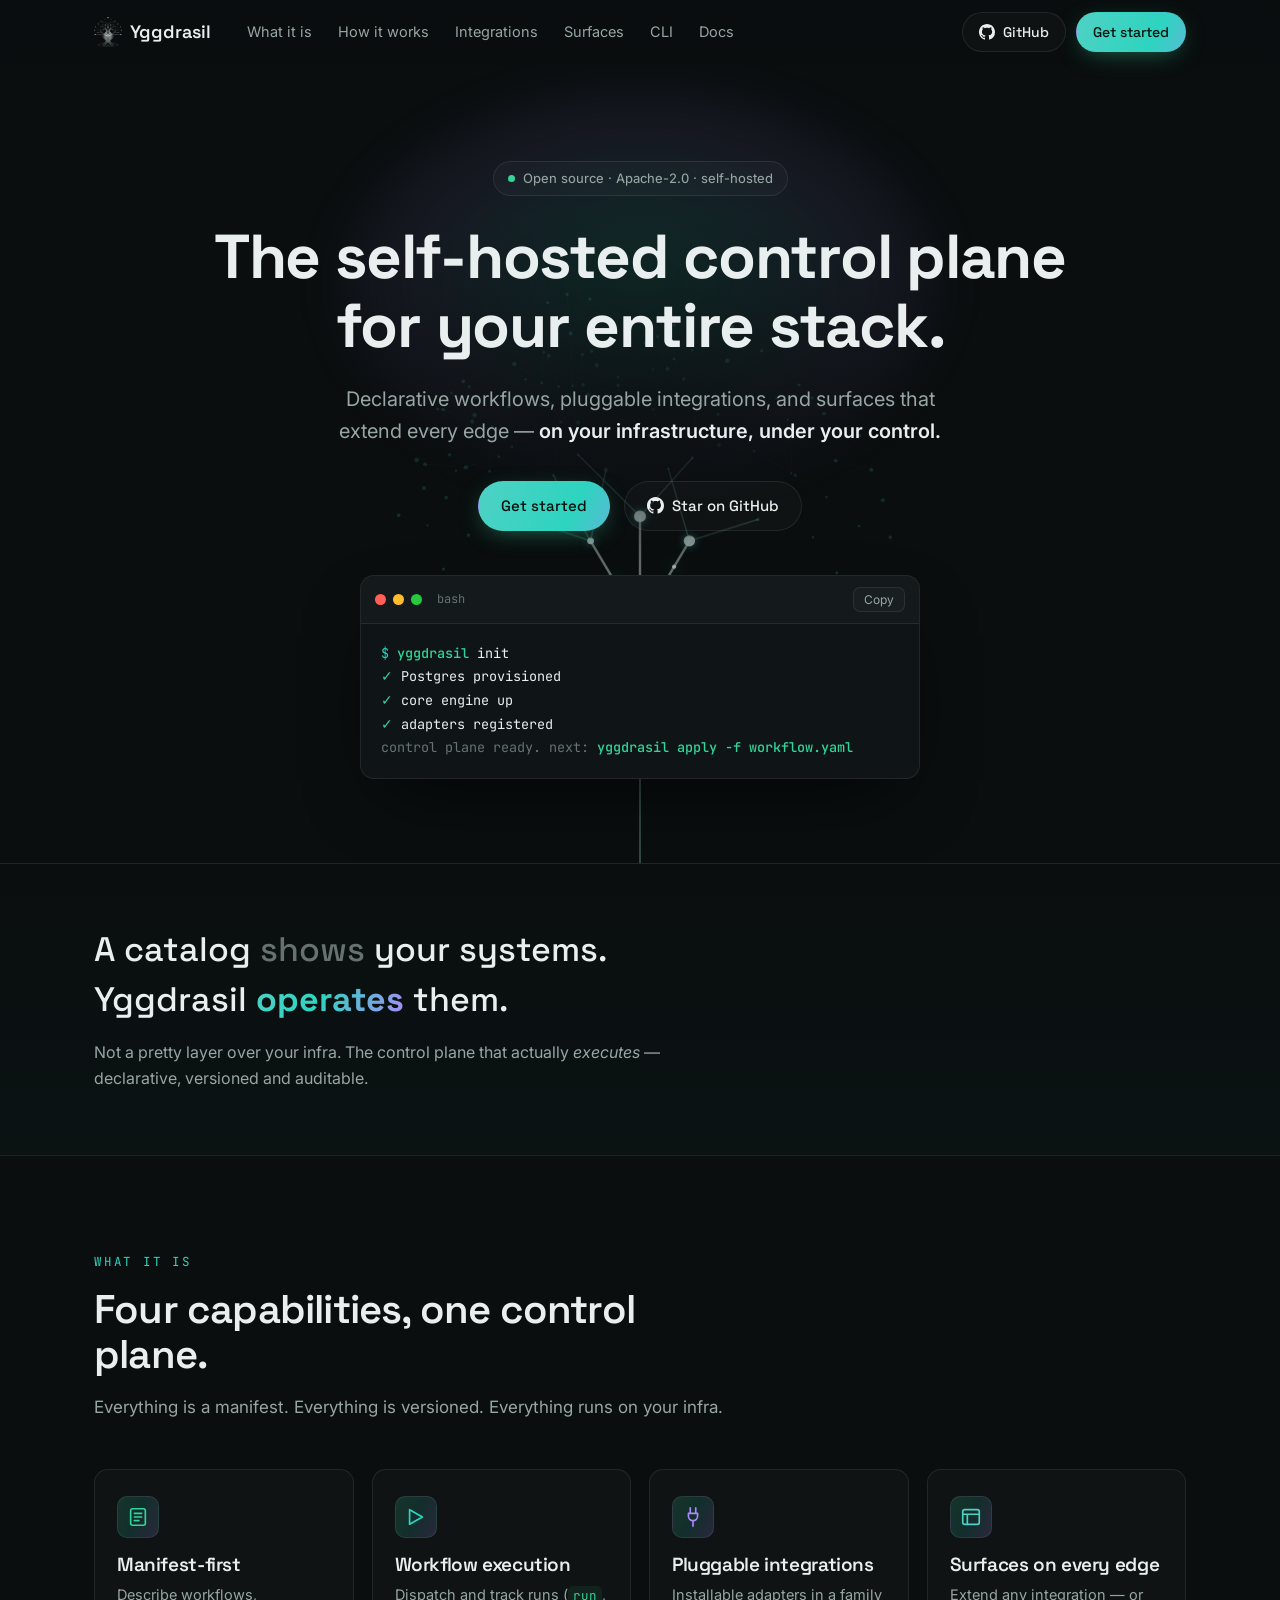
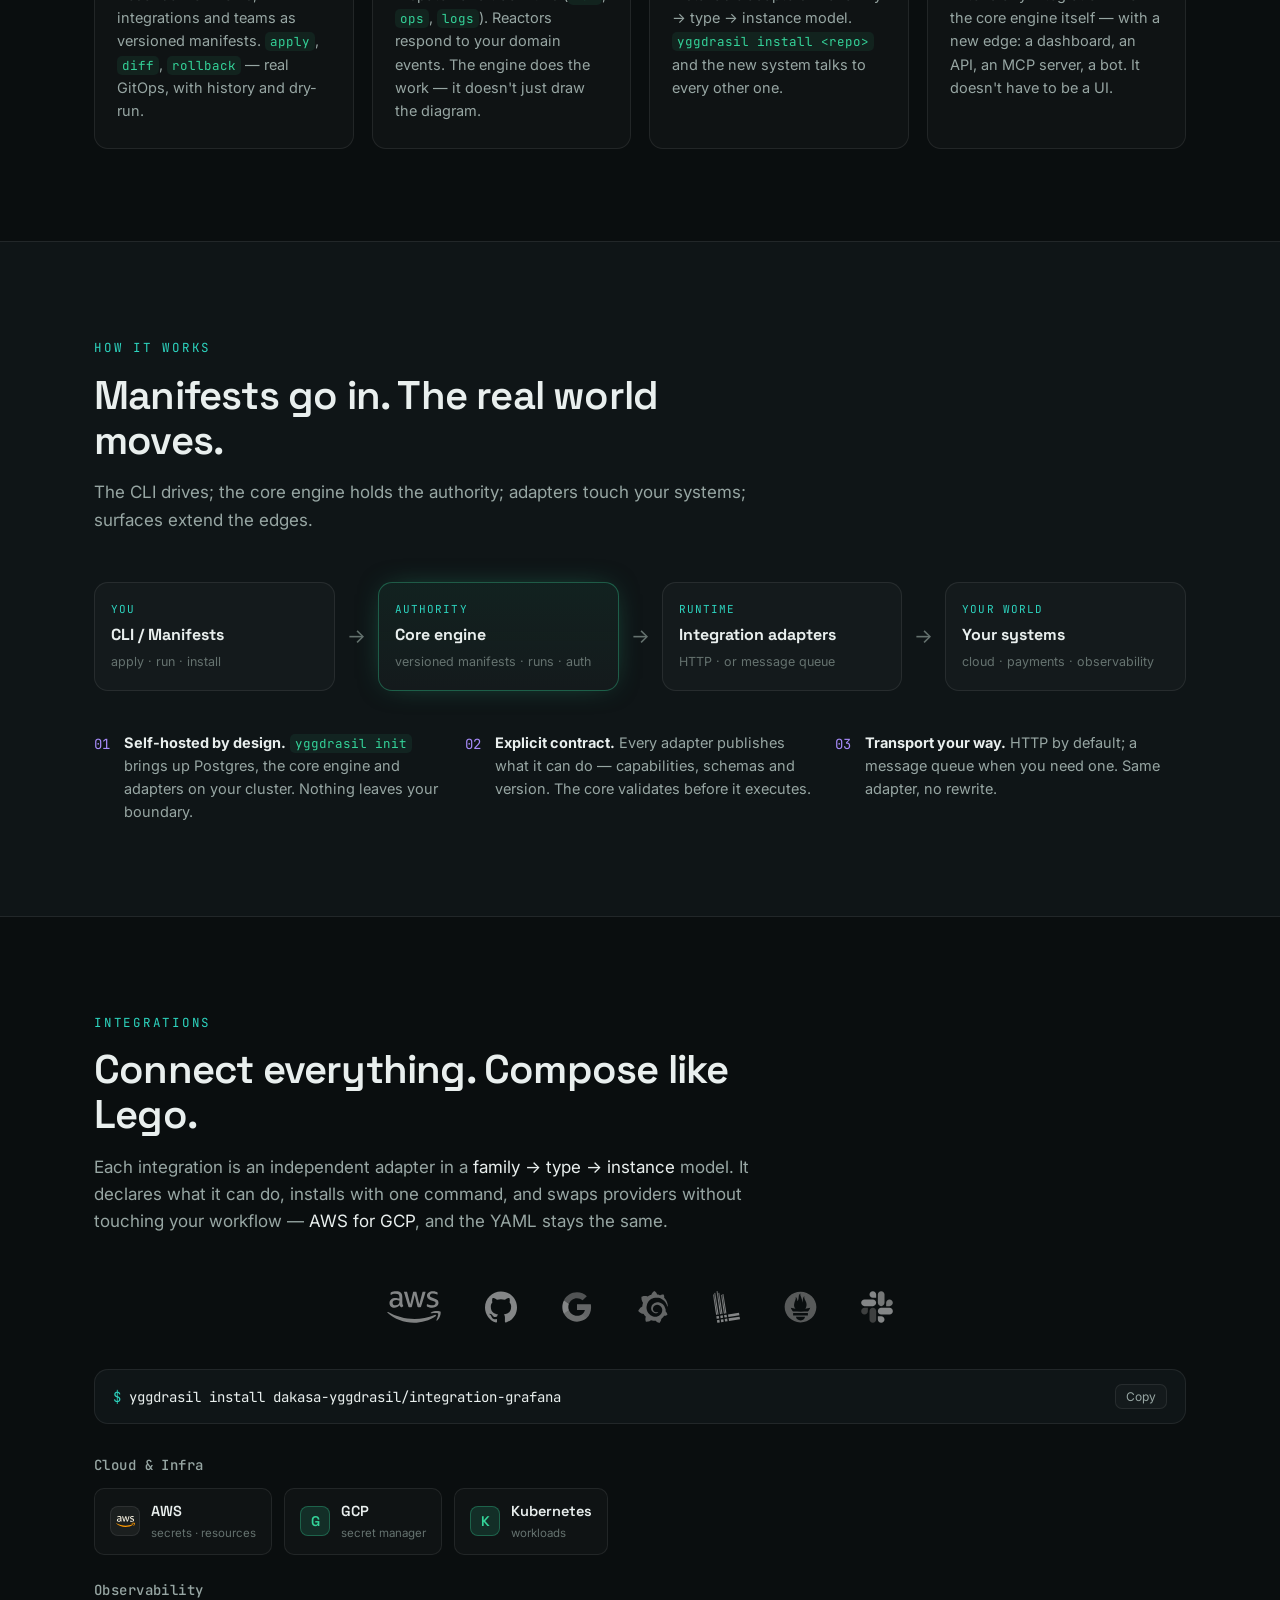
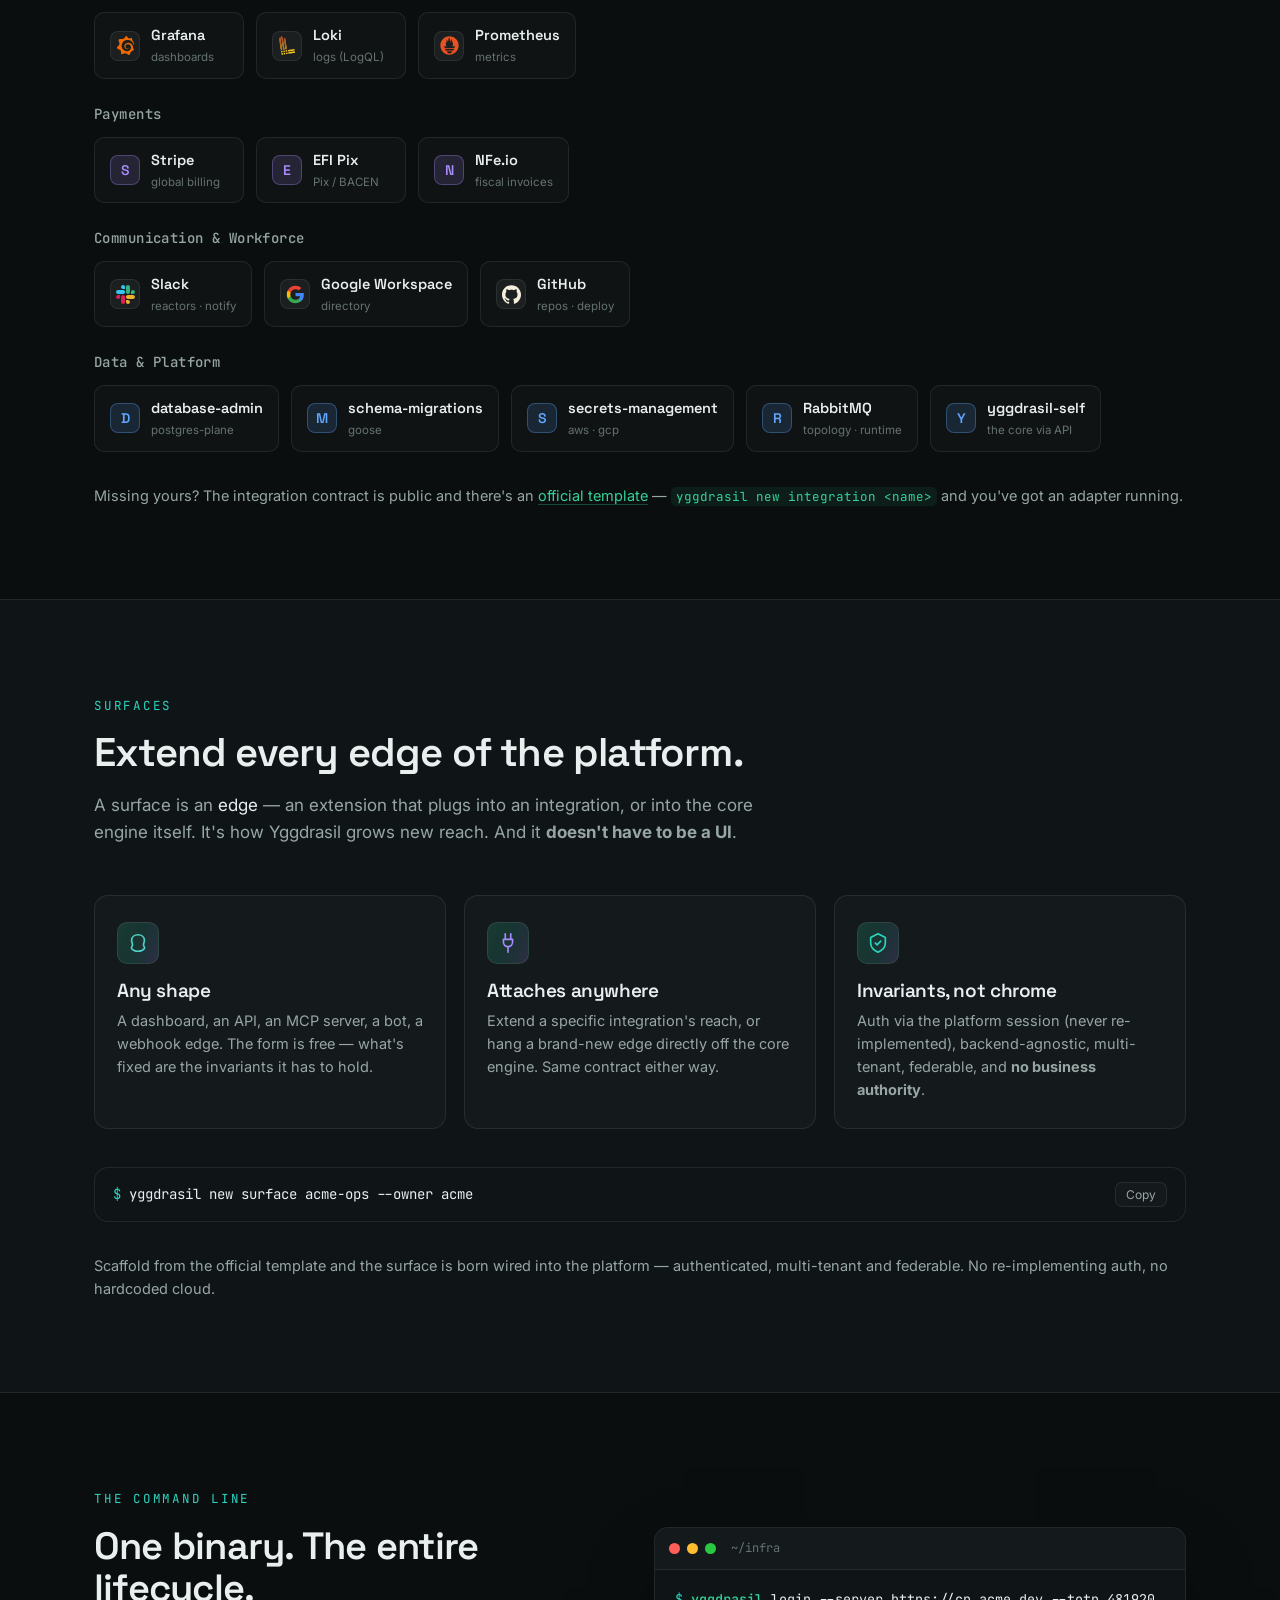
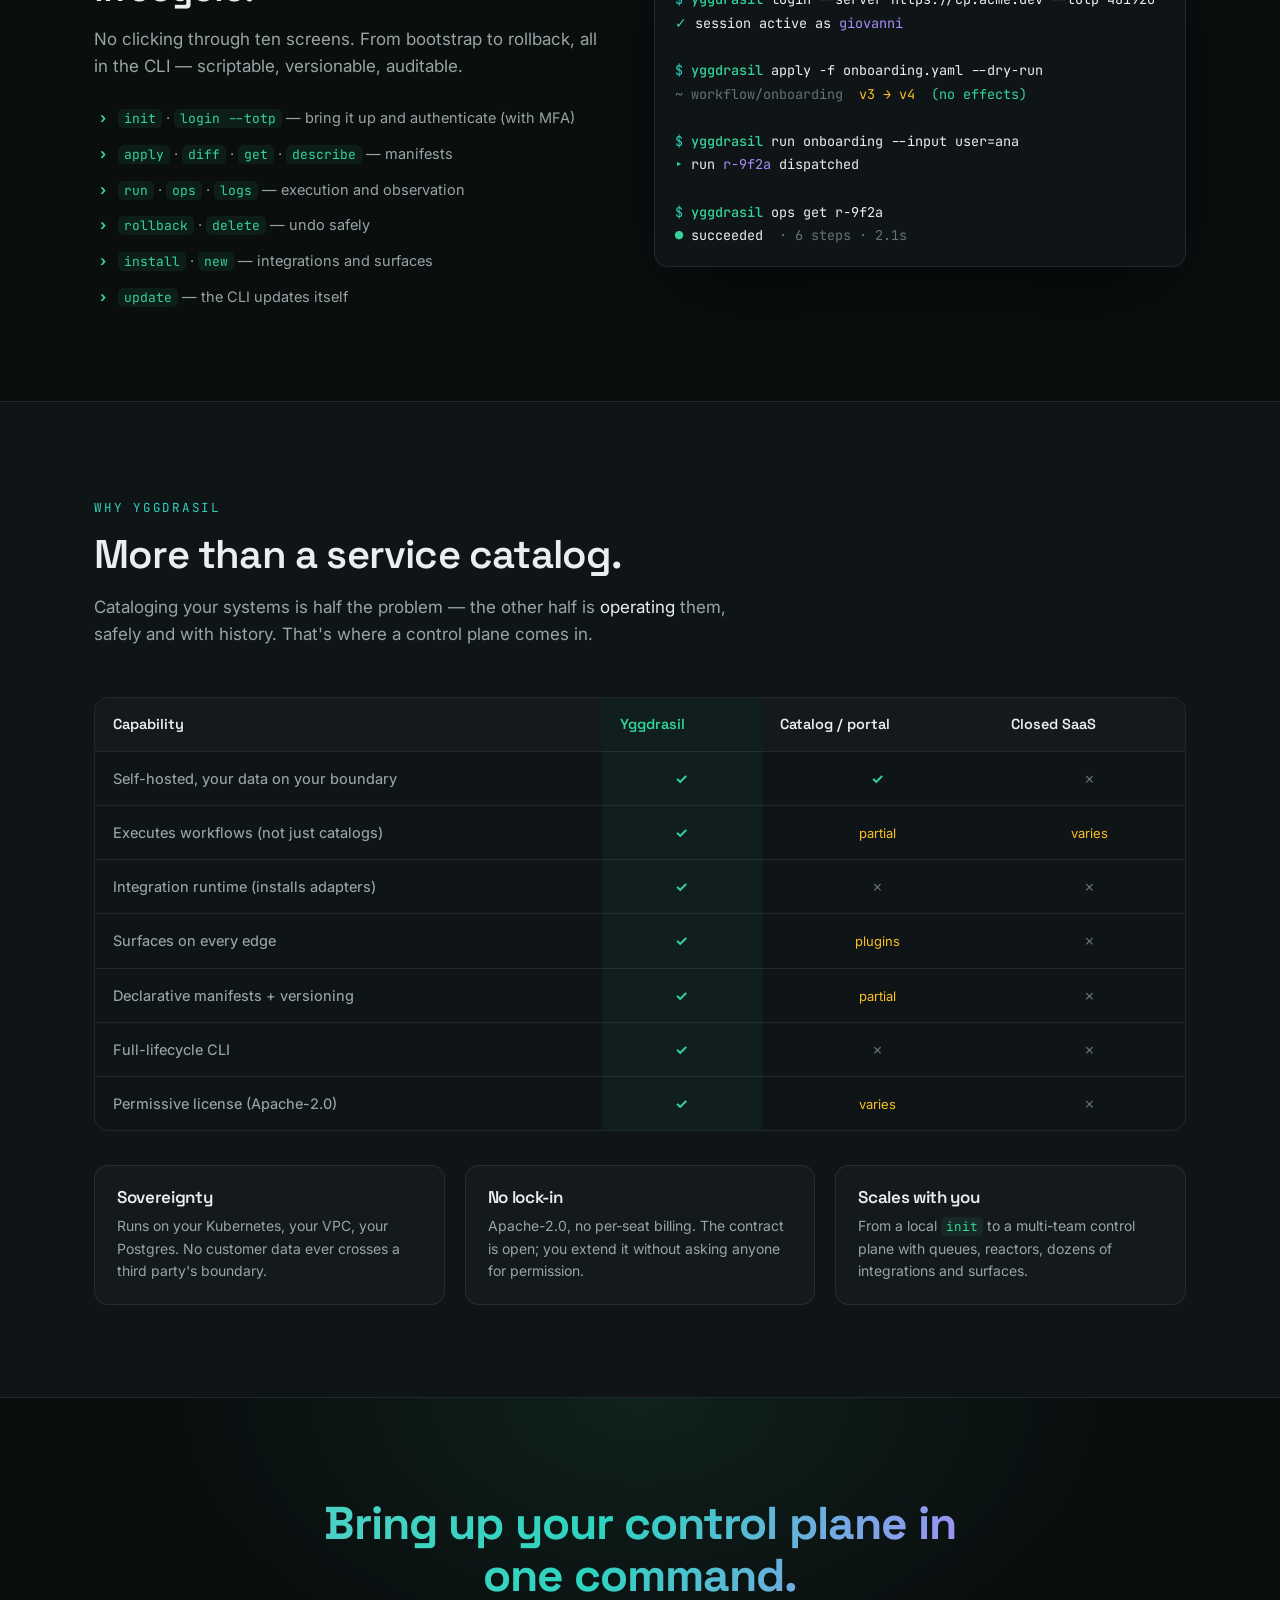
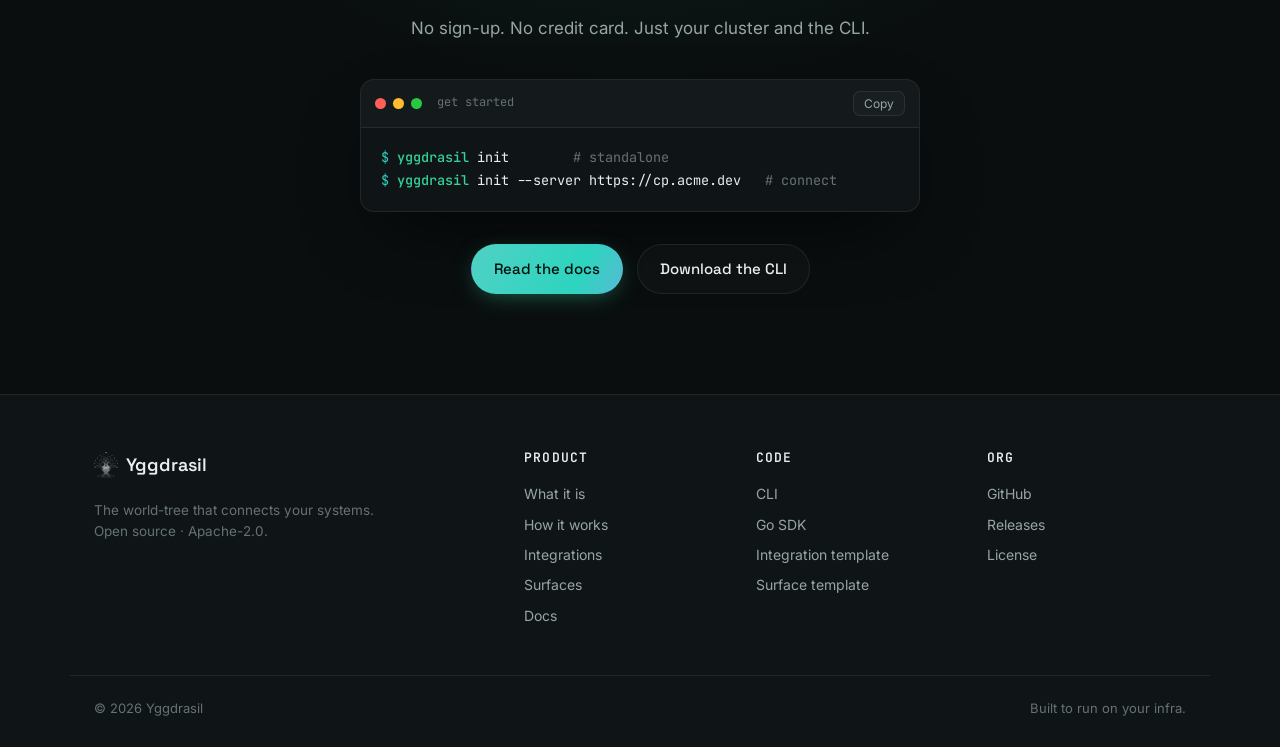
==== commit 6c1be675: "chore: drop DaKasa brand reference (footer credit + tenant example) Footer is now '© 2026 Yggdrasil'" ====
--- a/index.html
+++ b/index.html
@@ -414,7 +414,7 @@
     </nav>
   </div>
   <div class="wrap footer__bottom">
-    <span>© 2026 DaKasa · Yggdrasil</span>
+    <span>© 2026 Yggdrasil</span>
     <span>Built to run on your infra.</span>
   </div>
 </footer>
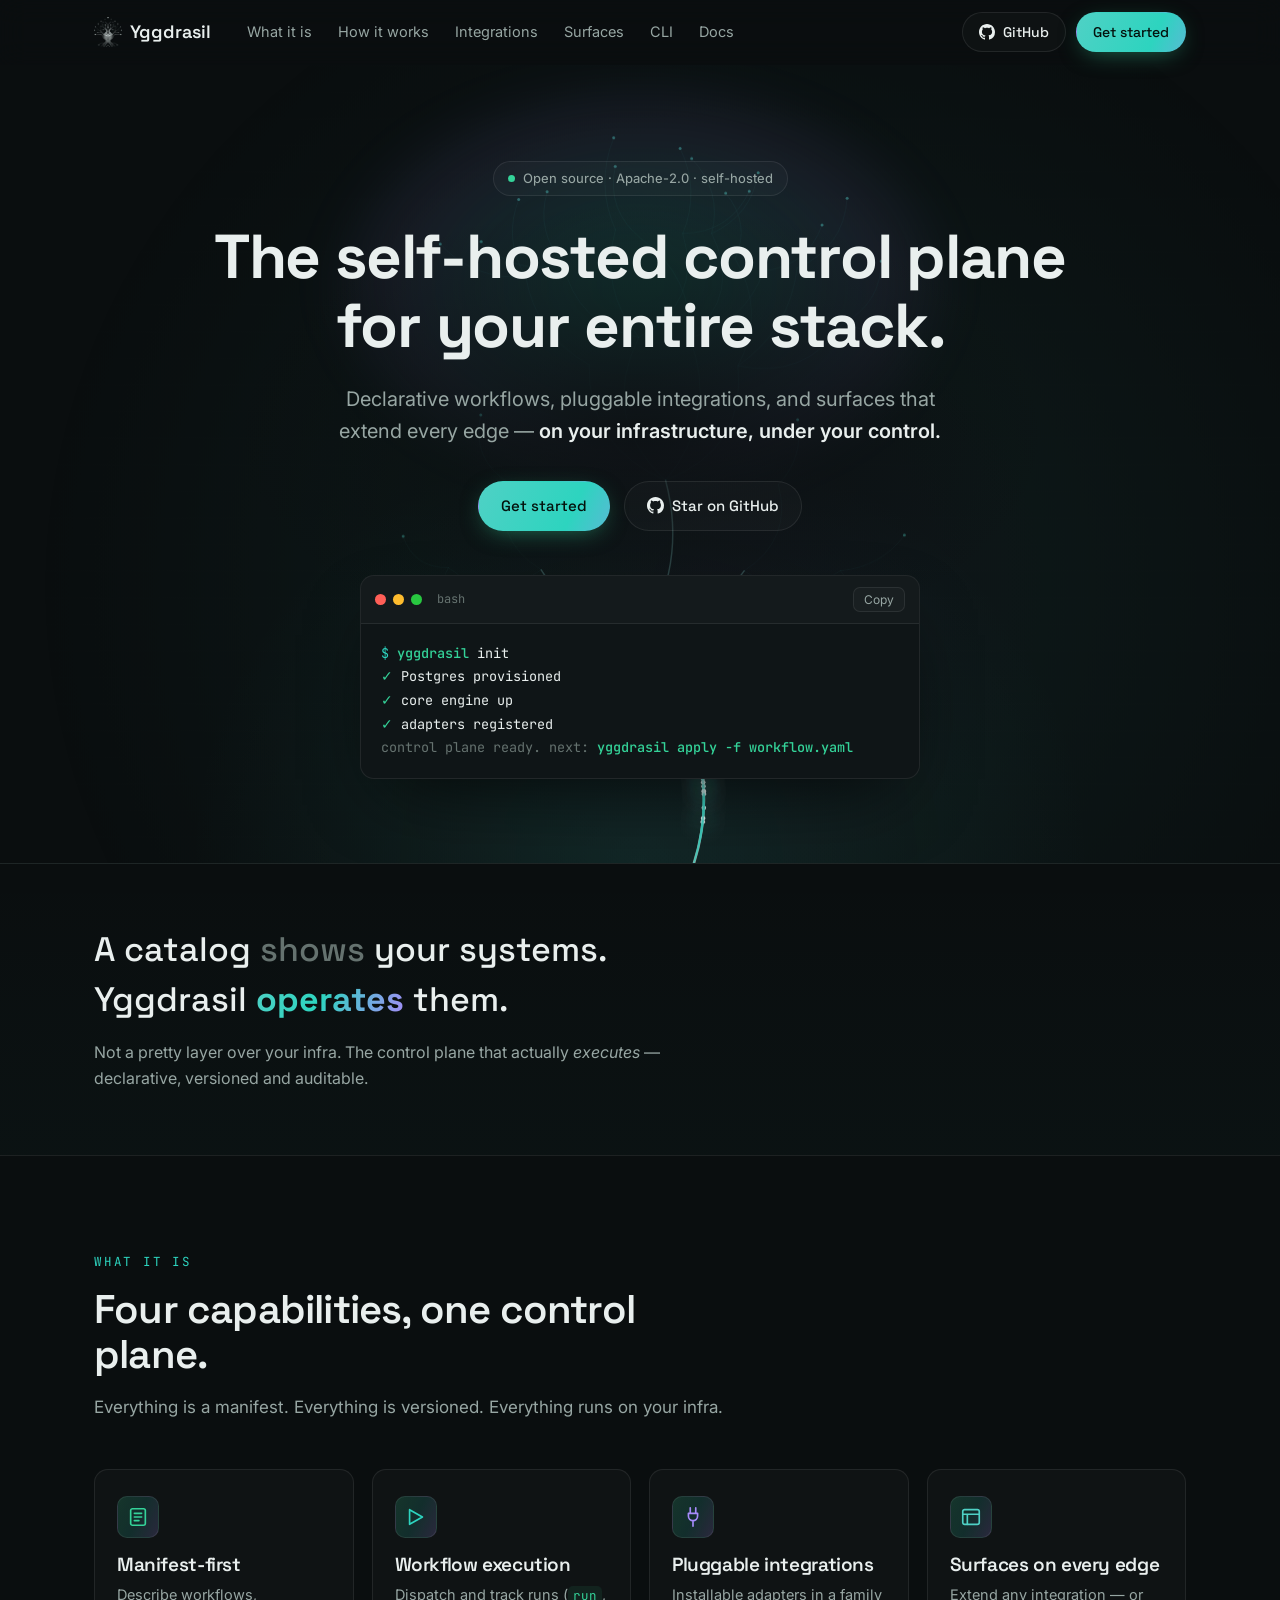
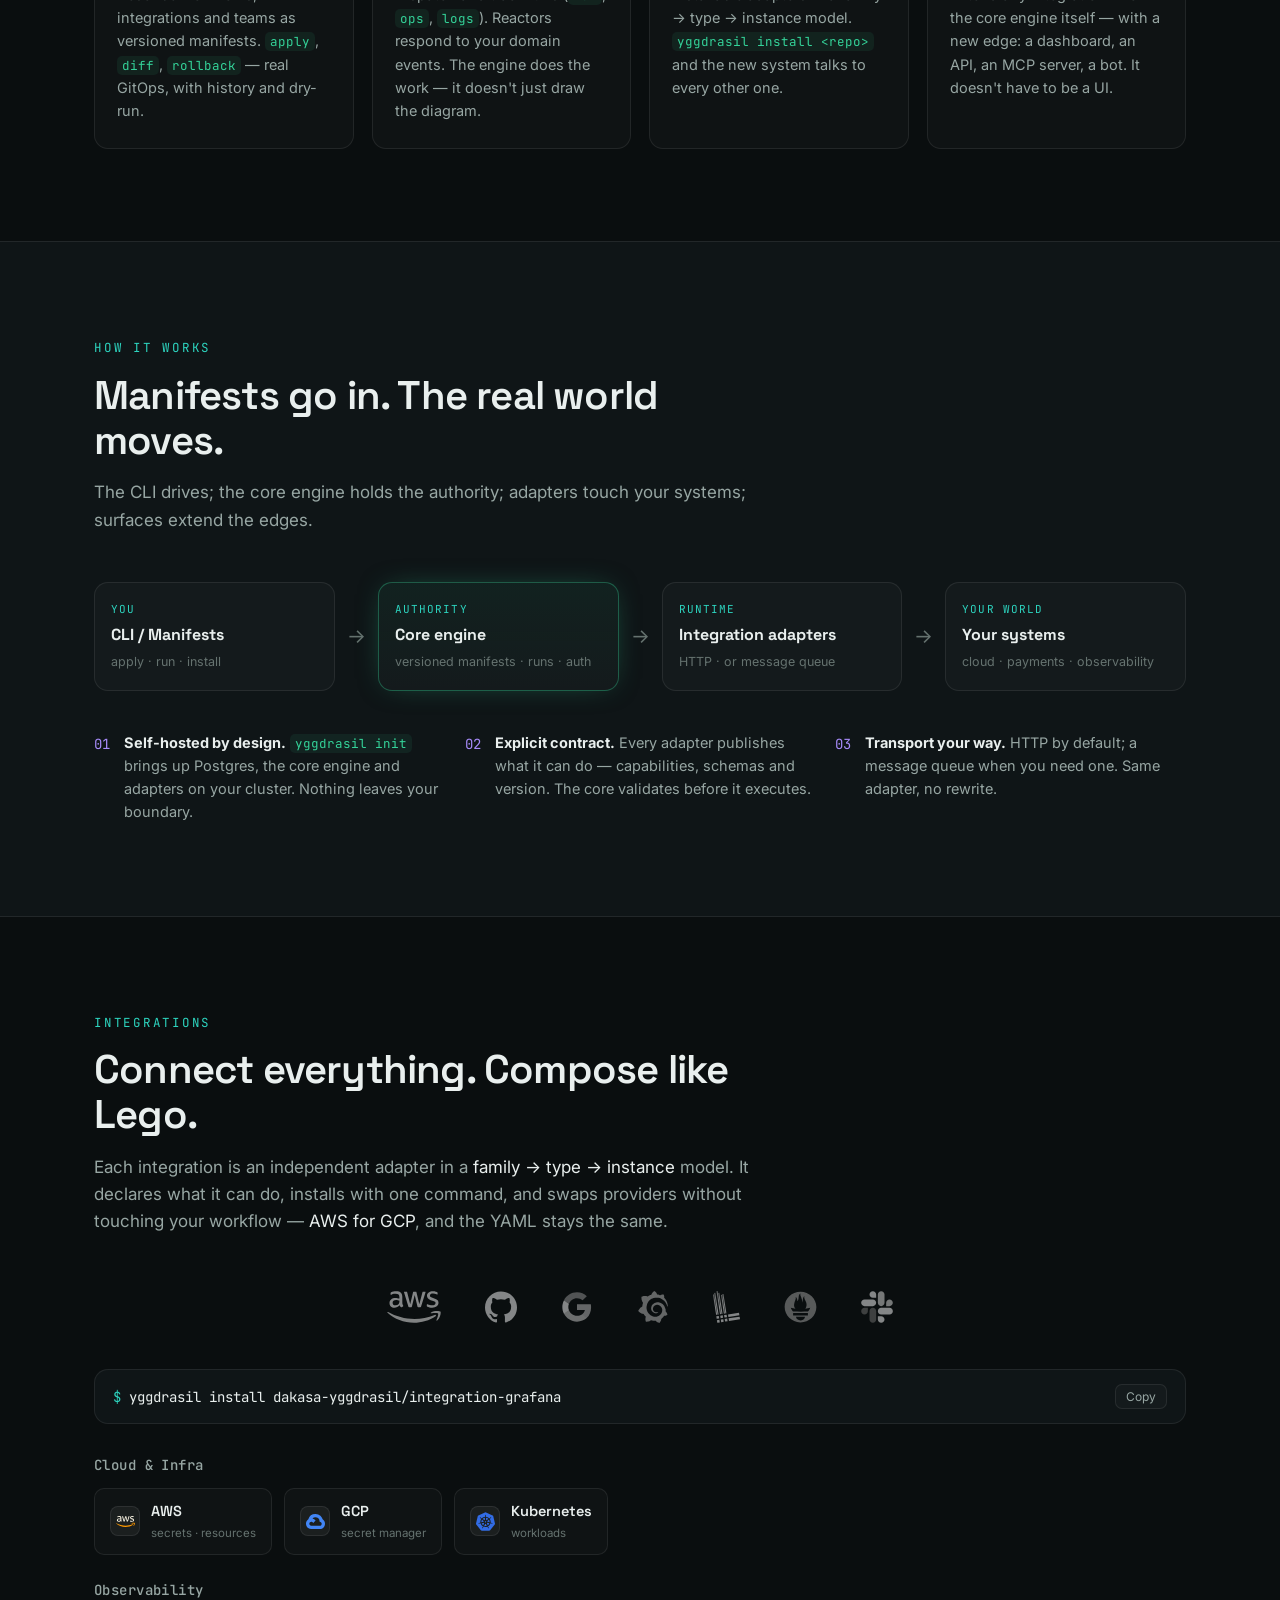
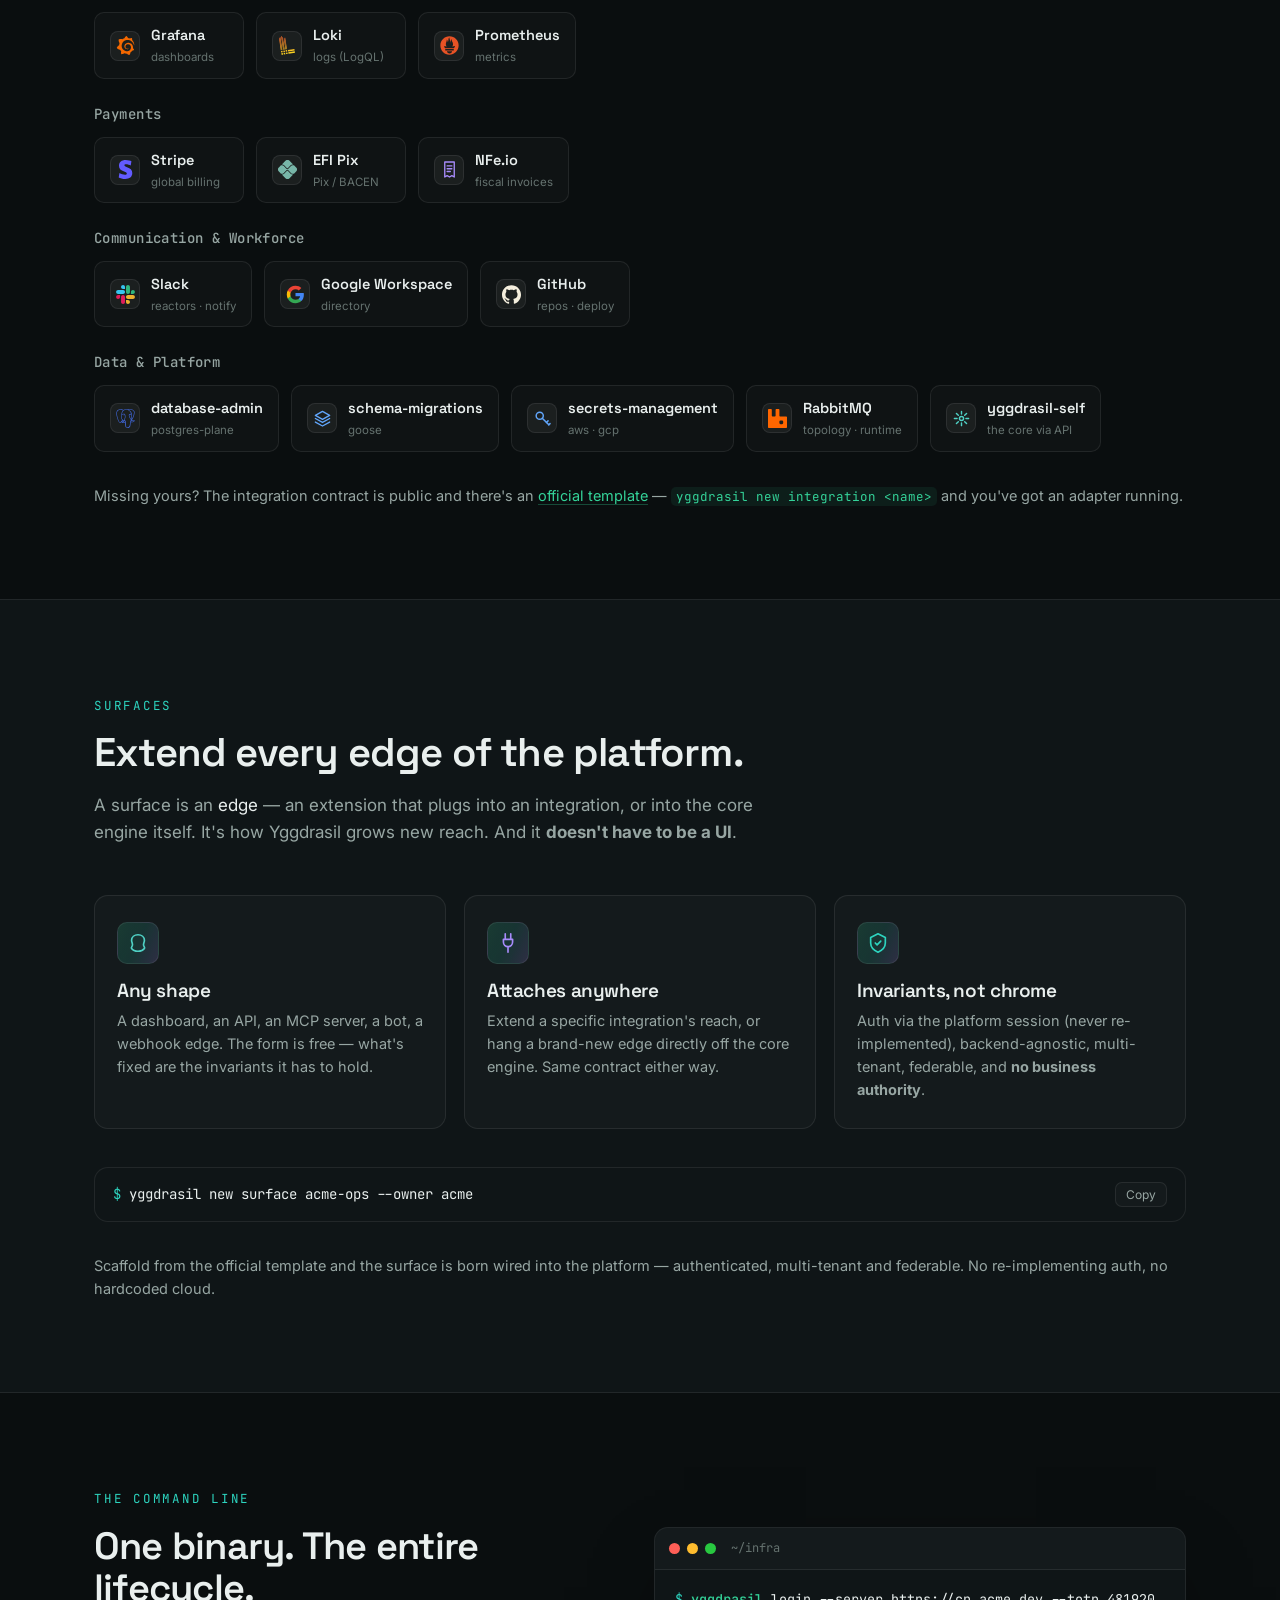
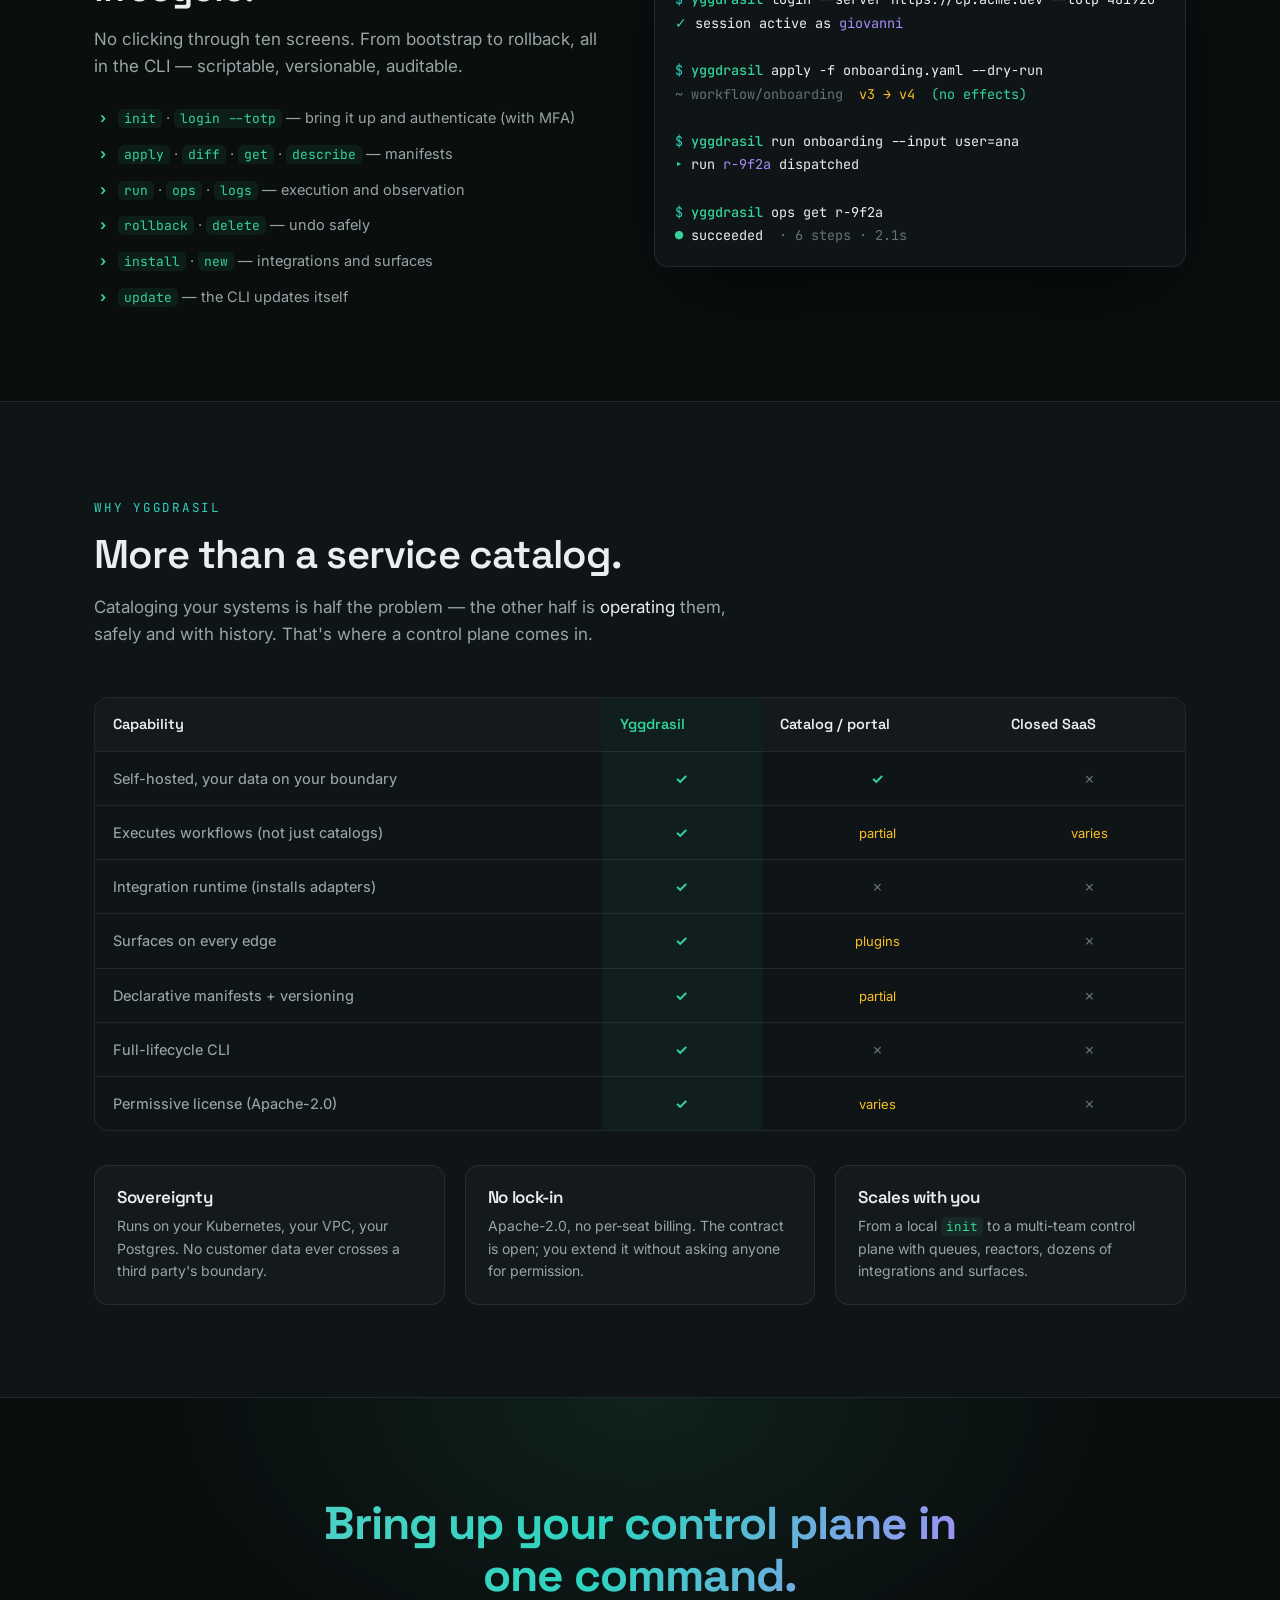
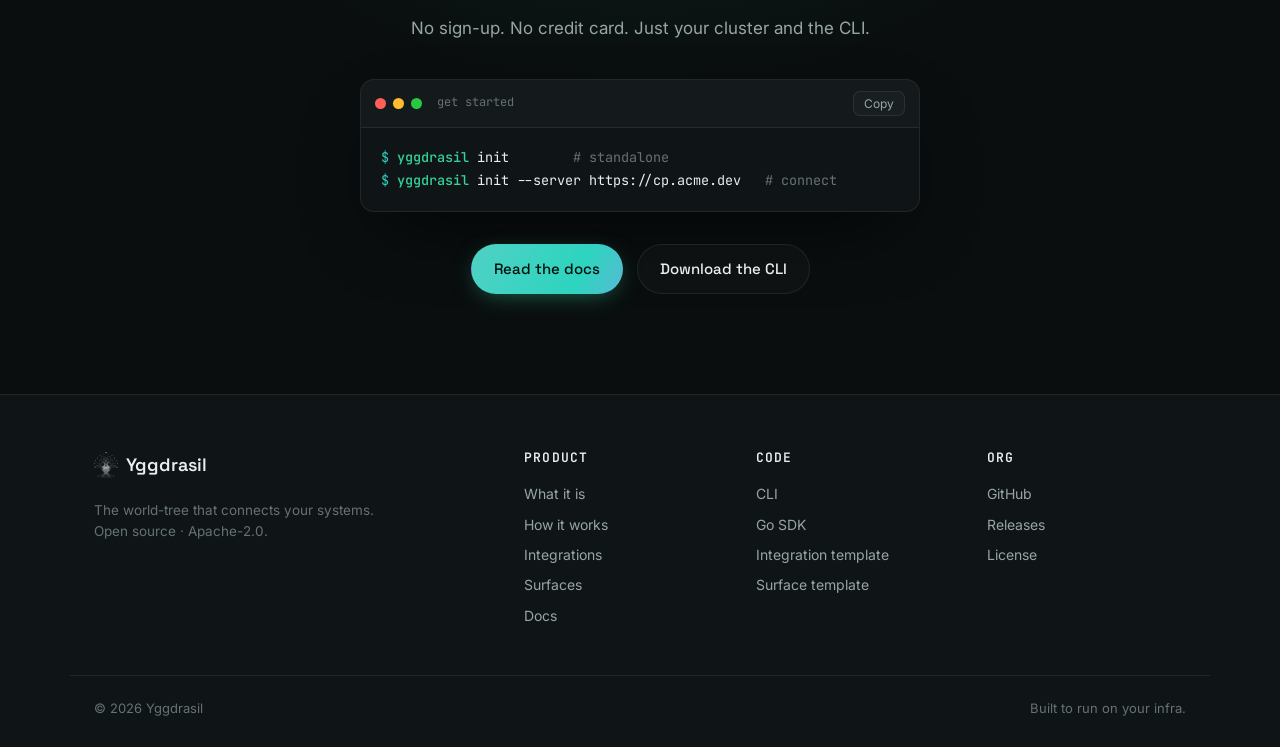
==== commit 126e9e67: "feat(landing): more elegant hero + every integration has a real icon - Hero redesigned for elegance:" ====
--- a/index.html
+++ b/index.html
@@ -210,8 +210,8 @@
         <h4 class="cat__title">Cloud &amp; Infra</h4>
         <div class="chips">
           <span class="chip" data-c="cloud"><span class="chip__ico"><img src="assets/brand/aws.svg" alt="" loading="lazy" /></span><span class="chip__txt"><b>AWS</b><small>secrets · resources</small></span></span>
-          <span class="chip" data-c="cloud"><span class="chip__ico chip__ico--mono">G</span><span class="chip__txt"><b>GCP</b><small>secret manager</small></span></span>
-          <span class="chip" data-c="cloud"><span class="chip__ico chip__ico--mono">K</span><span class="chip__txt"><b>Kubernetes</b><small>workloads</small></span></span>
+          <span class="chip" data-c="cloud"><span class="chip__ico"><img src="assets/brand/gcp.svg" alt="" loading="lazy" /></span><span class="chip__txt"><b>GCP</b><small>secret manager</small></span></span>
+          <span class="chip" data-c="cloud"><span class="chip__ico"><img src="assets/brand/kubernetes.svg" alt="" loading="lazy" /></span><span class="chip__txt"><b>Kubernetes</b><small>workloads</small></span></span>
         </div>
       </div>
       <div class="cat__group">
@@ -225,9 +225,9 @@
       <div class="cat__group">
         <h4 class="cat__title">Payments</h4>
         <div class="chips">
-          <span class="chip" data-c="pay"><span class="chip__ico chip__ico--mono">S</span><span class="chip__txt"><b>Stripe</b><small>global billing</small></span></span>
-          <span class="chip" data-c="pay"><span class="chip__ico chip__ico--mono">E</span><span class="chip__txt"><b>EFI Pix</b><small>Pix / BACEN</small></span></span>
-          <span class="chip" data-c="pay"><span class="chip__ico chip__ico--mono">N</span><span class="chip__txt"><b>NFe.io</b><small>fiscal invoices</small></span></span>
+          <span class="chip" data-c="pay"><span class="chip__ico"><img src="assets/brand/stripe.svg" alt="" loading="lazy" /></span><span class="chip__txt"><b>Stripe</b><small>global billing</small></span></span>
+          <span class="chip" data-c="pay"><span class="chip__ico"><img src="assets/brand/pix.svg" alt="" loading="lazy" /></span><span class="chip__txt"><b>EFI Pix</b><small>Pix / BACEN</small></span></span>
+          <span class="chip" data-c="pay"><span class="chip__ico"><img src="assets/brand/nfeio.svg" alt="" loading="lazy" /></span><span class="chip__txt"><b>NFe.io</b><small>fiscal invoices</small></span></span>
         </div>
       </div>
       <div class="cat__group">
@@ -241,11 +241,11 @@
       <div class="cat__group">
         <h4 class="cat__title">Data &amp; Platform</h4>
         <div class="chips">
-          <span class="chip" data-c="data"><span class="chip__ico chip__ico--mono">D</span><span class="chip__txt"><b>database-admin</b><small>postgres-plane</small></span></span>
-          <span class="chip" data-c="data"><span class="chip__ico chip__ico--mono">M</span><span class="chip__txt"><b>schema-migrations</b><small>goose</small></span></span>
-          <span class="chip" data-c="data"><span class="chip__ico chip__ico--mono">S</span><span class="chip__txt"><b>secrets-management</b><small>aws · gcp</small></span></span>
-          <span class="chip" data-c="data"><span class="chip__ico chip__ico--mono">R</span><span class="chip__txt"><b>RabbitMQ</b><small>topology · runtime</small></span></span>
-          <span class="chip" data-c="data"><span class="chip__ico chip__ico--mono">Y</span><span class="chip__txt"><b>yggdrasil-self</b><small>the core via API</small></span></span>
+          <span class="chip" data-c="data"><span class="chip__ico"><img src="assets/brand/postgresql.svg" alt="" loading="lazy" /></span><span class="chip__txt"><b>database-admin</b><small>postgres-plane</small></span></span>
+          <span class="chip" data-c="data"><span class="chip__ico"><img src="assets/brand/migrations.svg" alt="" loading="lazy" /></span><span class="chip__txt"><b>schema-migrations</b><small>goose</small></span></span>
+          <span class="chip" data-c="data"><span class="chip__ico"><img src="assets/brand/secrets.svg" alt="" loading="lazy" /></span><span class="chip__txt"><b>secrets-management</b><small>aws · gcp</small></span></span>
+          <span class="chip" data-c="data"><span class="chip__ico"><img src="assets/brand/rabbitmq.svg" alt="" loading="lazy" /></span><span class="chip__txt"><b>RabbitMQ</b><small>topology · runtime</small></span></span>
+          <span class="chip" data-c="data"><span class="chip__ico"><img src="assets/brand/yggself.svg" alt="" loading="lazy" /></span><span class="chip__txt"><b>yggdrasil-self</b><small>the core via API</small></span></span>
         </div>
       </div>
     </div>
--- a/styles.css
+++ b/styles.css
@@ -100,8 +100,8 @@
 .hero { position: relative; padding: 96px 0 84px; overflow: hidden; }
 .hero__canvas {
   position: absolute; inset: 0; width: 100%; height: 100%; z-index: 0; pointer-events: none; display: block;
-  -webkit-mask-image: radial-gradient(125% 105% at 50% 64%, #000 52%, transparent 100%);
-  mask-image: radial-gradient(125% 105% at 50% 64%, #000 52%, transparent 100%);
+  -webkit-mask-image: radial-gradient(145% 118% at 50% 66%, #000 50%, transparent 100%);
+  mask-image: radial-gradient(145% 118% at 50% 66%, #000 50%, transparent 100%);
 }
 .hero__inner::before {
   content: ""; position: absolute; z-index: -1; left: 50%; top: 44%; transform: translate(-50%, -50%);
